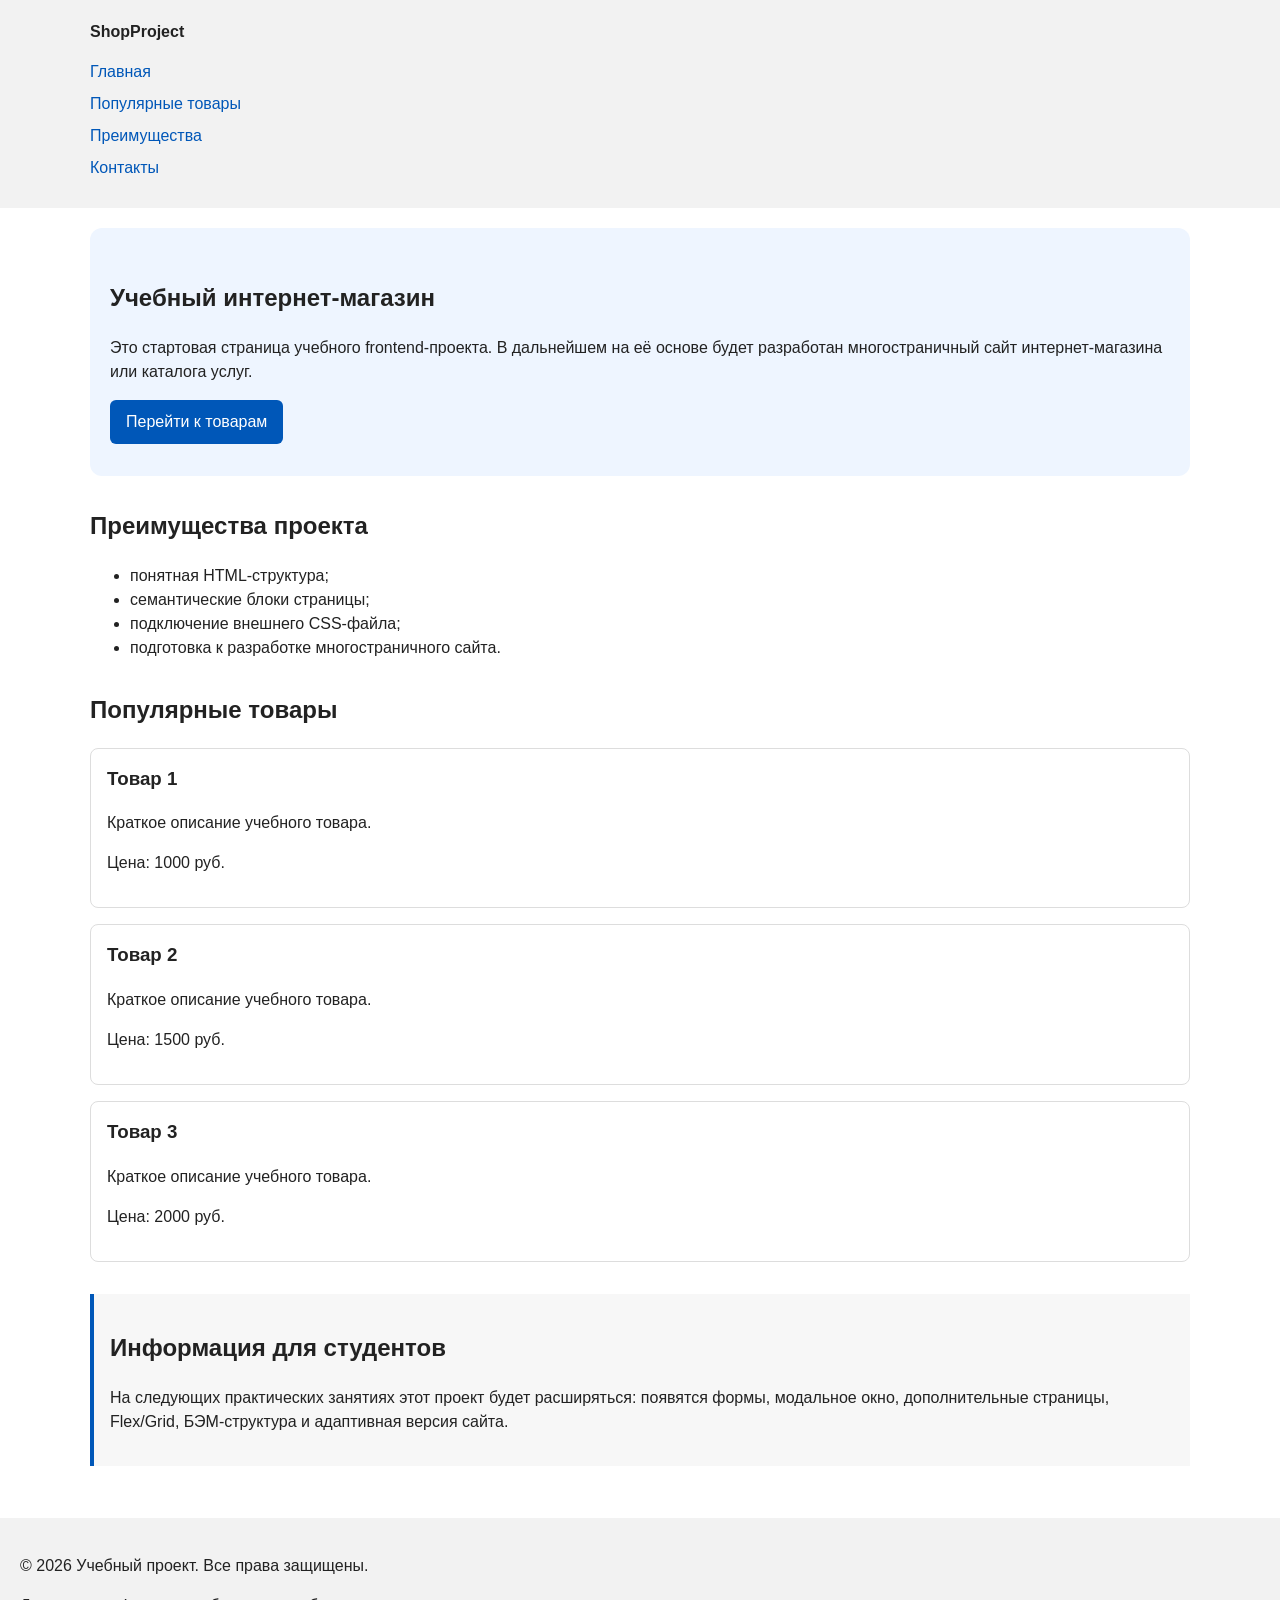
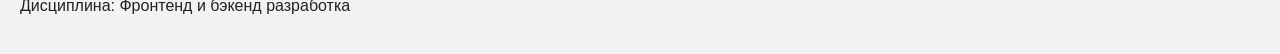
==== index.html @ 915a0108 "feat: add semantic HTML structure and base CSS styles" ====
<!DOCTYPE html>
<html lang="ru">
<head>
  <meta charset="UTF-8">
  <meta name="viewport" content="width=device-width, initial-scale=1.0">
  <title>Учебный интернет-магазин</title>
  <link rel="stylesheet" href="css/style.css">
</head>
<body>
    <header>
  <div class="site-header">
    <a class="site-logo" href="index.html">ShopProject</a>

    <nav class="site-nav" aria-label="Основная навигация">
      <ul class="site-nav__list">
        <li><a href="index.html">Главная</a></li>
        <li><a href="#popular">Популярные товары</a></li>
        <li><a href="#advantages">Преимущества</a></li>
        <li><a href="#contacts">Контакты</a></li>
      </ul>
    </nav>
  </div>
</header>

</body>
<main>
  <!-- Основное содержимое страницы -->
   <section class="hero">
  <h1>Учебный интернет-магазин</h1>
  <p>
    Это стартовая страница учебного frontend-проекта.
    В дальнейшем на её основе будет разработан многостраничный сайт
    интернет-магазина или каталога услуг.
  </p>
  <a class="button" href="#popular">Перейти к товарам</a>
</section>
<section class="section" id="advantages">
  <h2>Преимущества проекта</h2>

  <ul class="advantages-list">
    <li>понятная HTML-структура;</li>
    <li>семантические блоки страницы;</li>
    <li>подключение внешнего CSS-файла;</li>
    <li>подготовка к разработке многостраничного сайта.</li>
  </ul>
</section>
<section class="section" id="popular">
  <h2>Популярные товары</h2>

  <article class="product-card">
    <h3>Товар 1</h3>
    <p>Краткое описание учебного товара.</p>
    <p>Цена: 1000 руб.</p>
  </article>

  <article class="product-card">
    <h3>Товар 2</h3>
    <p>Краткое описание учебного товара.</p>
    <p>Цена: 1500 руб.</p>
  </article>

  <article class="product-card">
    <h3>Товар 3</h3>
    <p>Краткое описание учебного товара.</p>
    <p>Цена: 2000 руб.</p>
  </article>
</section>
<aside class="aside-info">
  <h2>Информация для студентов</h2>
  <p>
    На следующих практических занятиях этот проект будет расширяться:
    появятся формы, модальное окно, дополнительные страницы, Flex/Grid,
    БЭМ-структура и адаптивная версия сайта.
  </p>
</aside>

</main>
<footer id="contacts">
  <p>&copy; 2026 Учебный проект. Все права защищены.</p>
  <p>Дисциплина: Фронтенд и бэкенд разработка</p>
</footer>


</html>
---- css/style.css ----
/* 
  Универсальное правило для всех элементов.
  border-box делает расчёт размеров более понятным:
  width включает content, padding и border.
*/
* {
  box-sizing: border-box;
}

/*
  Убираем стандартный внешний отступ браузера у body.
  Без этого вокруг страницы может появиться белая рамка.
*/
body {
  margin: 0;
  font-family: Arial, sans-serif;
  line-height: 1.5;
  color: #222222;
  background-color: #ffffff;
}
/*
  Задаём внутренние отступы для основных областей страницы.
  Это делает содержимое визуально отделённым от краёв окна браузера.
*/
header,
main,
footer {
  padding: 20px;
}

/*
  Оформляем шапку страницы.
  Пока используется простой светло-серый фон.
*/
header {
  background-color: #f2f2f2;
}

/*
  Оформляем подвал страницы тем же фоном,
  чтобы визуально отделить его от основного содержимого.
*/
footer {
  background-color: #f2f2f2;
}
/*
  Ограничиваем ширину содержимого шапки,
  чтобы оно не растягивалось слишком сильно на широких экранах.
*/
.site-header {
  max-width: 1100px;
  margin: 0 auto;
}

/*
  Оформляем текстовый логотип.
*/
.site-logo {
  font-weight: bold;
  text-decoration: none;
  color: #222222;
}

/*
  Убираем стандартные отступы и маркеры списка навигации.
*/
.site-nav__list {
  padding: 0;
  margin: 16px 0 0;
  list-style: none;
}

/*
  Добавляем расстояние между пунктами меню.
*/
.site-nav__list li {
  margin-bottom: 8px;
}

/*
  Оформляем ссылки меню.
*/
.site-nav__list a {
  color: #0057b8;
  text-decoration: none;
}

/*
  При наведении мыши подчёркиваем ссылку.
  Подробно состояния интерфейса будут рассмотрены в практической работе 1.7.
*/
.site-nav__list a:hover {
  text-decoration: underline;
}
/*
  Hero-блок — первый крупный блок страницы.
  Он визуально отделяется от остальных разделов фоном и отступами.
*/
.hero {
  max-width: 1100px;
  margin: 0 auto 32px;
  padding: 32px 20px;
  background-color: #eef5ff;
  border-radius: 12px;
}

/*
  Общий класс для разделов страницы.
*/
.section {
  max-width: 1100px;
  margin: 0 auto 32px;
}

/*
  Убираем лишний верхний отступ у заголовков разделов.
*/
.section h2 {
  margin-top: 0;
}
/*
  Карточка товара — самостоятельный блок.
  На следующих занятиях карточки будут доработаны и выстроены в сетку.
*/
.product-card {
  margin-bottom: 16px;
  padding: 16px;
  border: 1px solid #dddddd;
  border-radius: 8px;
  background-color: #ffffff;
}

/*
  Убираем лишний верхний отступ у заголовка карточки.
*/
.product-card h3 {
  margin-top: 0;
}
/*
  Пока это обычная ссылка, но визуально она оформляется как кнопка.
*/
.button {
  display: inline-block;
  padding: 10px 16px;
  color: #ffffff;
  background-color: #0057b8;
  text-decoration: none;
  border-radius: 6px;
}

/*
  Простое состояние наведения для кнопки.
*/
.button:hover {
  background-color: #003f86;
}

/*
  Дополнительный информационный блок.
*/
.aside-info {
  max-width: 1100px;
  margin: 0 auto 32px;
  padding: 16px;
  border-left: 4px solid #0057b8;
  background-color: #f7f7f7;
}
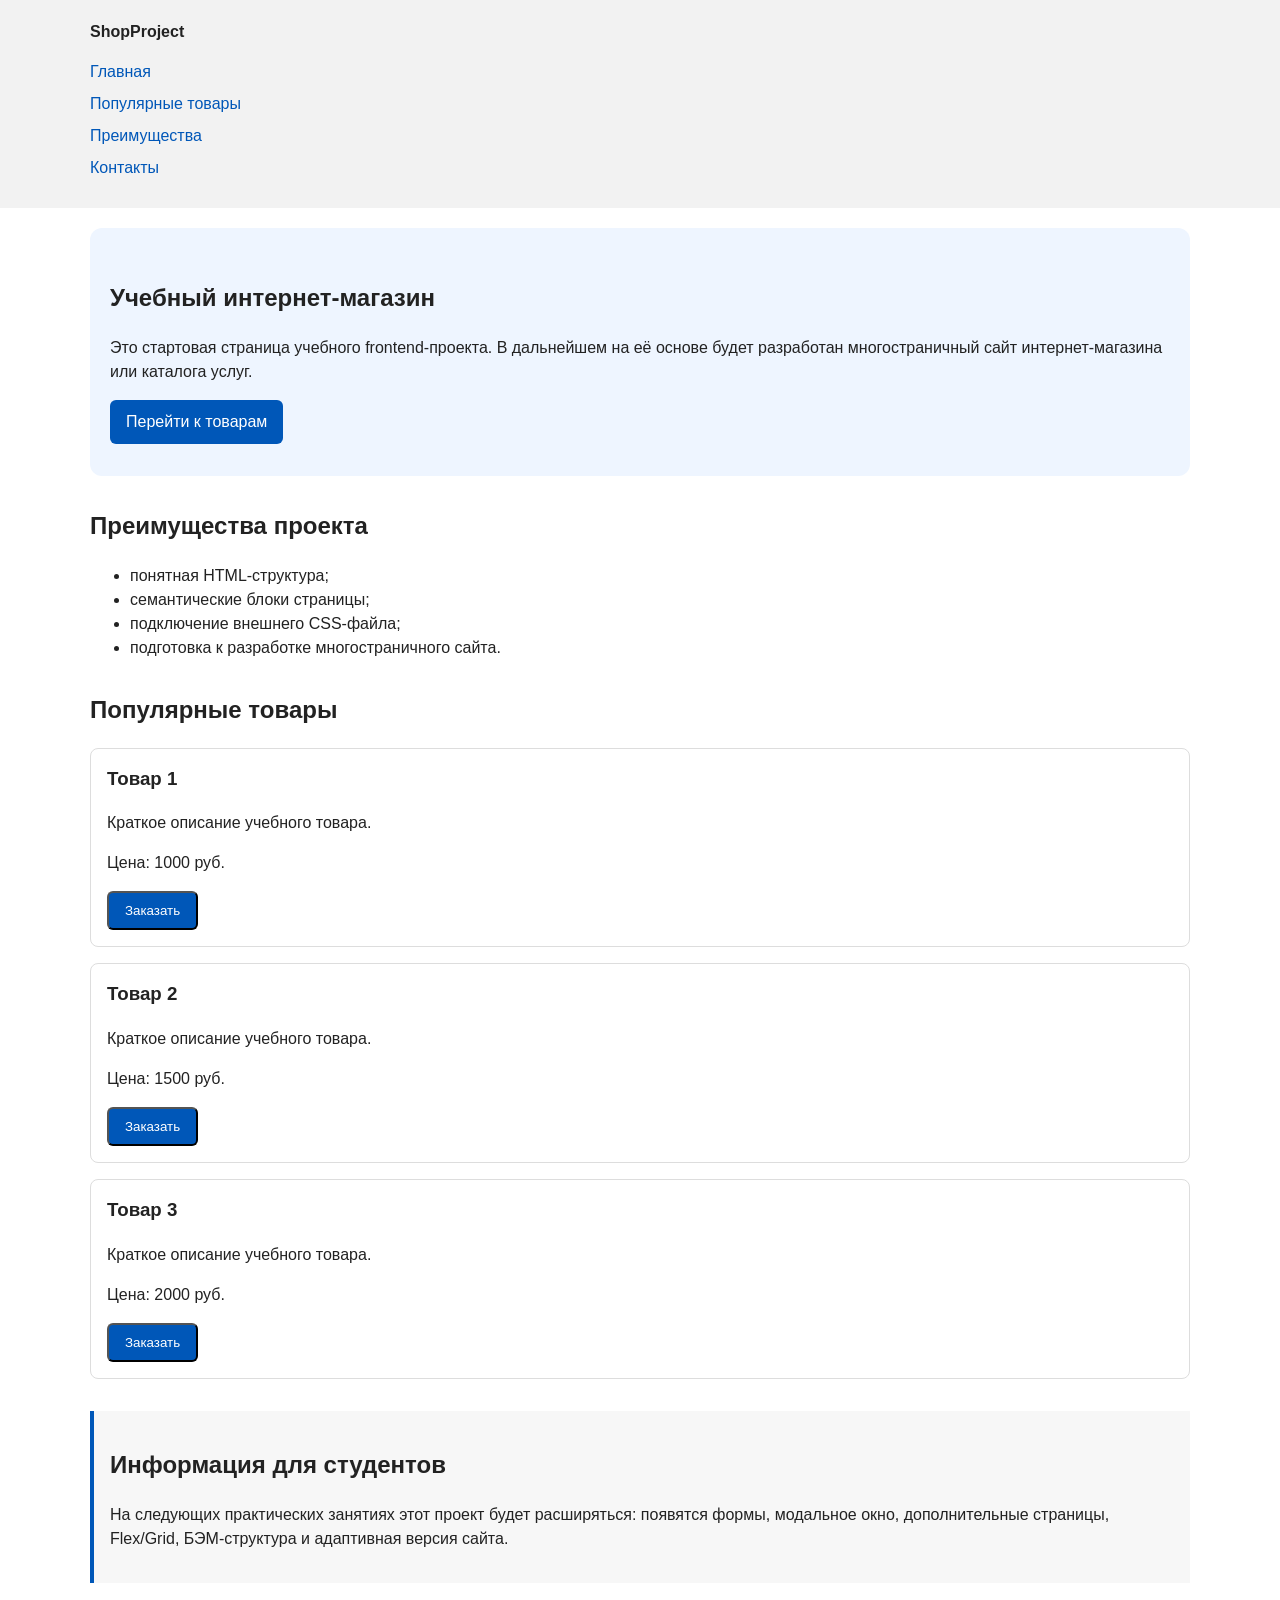
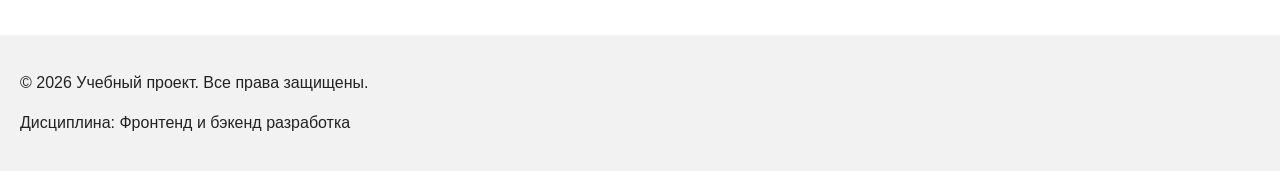
==== commit a51f990f: "feat: add order form modal and validation" ====
--- a/index.html
+++ b/index.html
@@ -5,6 +5,7 @@
   <meta name="viewport" content="width=device-width, initial-scale=1.0">
   <title>Учебный интернет-магазин</title>
   <link rel="stylesheet" href="css/style.css">
+  <script src="js/main.js" defer></script>
 </head>
 <body>
     <header>
@@ -21,6 +22,102 @@
     </nav>
   </div>
 </header>
+<dialog class="order-dialog" id="order-dialog" aria-labelledby="order-dialog-title">
+  <h2 id="order-dialog-title">Оформление заявки</h2>
+
+  <form class="order-form" id="order-form" action="#" method="post" novalidate>
+    <input id="selected-product" name="selected-product" type="hidden">
+
+    <div class="form-field">
+      <label for="order-name">Имя</label>
+      <input
+        id="order-name"
+        name="name"
+        type="text"
+        placeholder="Введите ваше имя"
+        minlength="2"
+        autocomplete="given-name"
+        required
+      >
+    </div>
+
+    <div class="form-field">
+      <label for="order-email">E-mail</label>
+      <input
+        id="order-email"
+        name="email"
+        type="email"
+        placeholder="example@mail.ru"
+        autocomplete="email"
+        required
+      >
+    </div>
+
+    <div class="form-field">
+      <label for="order-phone">Телефон</label>
+      <input
+        id="order-phone"
+        name="phone"
+        type="tel"
+        inputmode="tel"
+        placeholder="+7 (900) 000-00-00"
+        pattern="^\+7 \(\d{3}\) \d{3}-\d{2}-\d{2}$"
+        required
+      >
+      <small>Формат: +7 (900) 000-00-00</small>
+    </div>
+
+    <div class="form-field">
+      <label for="order-date">Дата связи</label>
+      <input
+        id="order-date"
+        name="date"
+        type="date"
+      >
+    </div>
+
+    <div class="form-field">
+      <label for="order-topic">Тема заявки</label>
+      <select id="order-topic" name="topic" required>
+        <option value="">Выберите тему</option>
+        <option value="product">Заказ товара</option>
+        <option value="consultation">Консультация</option>
+        <option value="delivery">Доставка</option>
+      </select>
+    </div>
+
+    <div class="form-field">
+      <label for="order-comment">Комментарий</label>
+      <textarea
+        id="order-comment"
+        name="comment"
+        rows="4"
+        placeholder="Укажите дополнительную информацию"
+      ></textarea>
+    </div>
+
+    <div class="form-field form-field--checkbox">
+      <label>
+        <input
+          id="order-agreement"
+          name="agreement"
+          type="checkbox"
+          required
+        >
+        Я согласен на обработку данных
+      </label>
+    </div>
+
+    <div class="form-actions">
+      <button type="button" id="close-order-dialog">Закрыть</button>
+      <button type="submit">Отправить заявку</button>
+    </div>
+  </form>
+</dialog>
+
+<p class="success-message" id="success-message" hidden>
+  Форма успешно отправлена!
+</p>
 
 </body>
 <main>
@@ -51,18 +148,30 @@
     <h3>Товар 1</h3>
     <p>Краткое описание учебного товара.</p>
     <p>Цена: 1000 руб.</p>
+    <button class="button product-card__button" type="button" data-product="Товар 1">
+  Заказать
+</button>
+
   </article>
 
   <article class="product-card">
     <h3>Товар 2</h3>
     <p>Краткое описание учебного товара.</p>
     <p>Цена: 1500 руб.</p>
+    <button class="button product-card__button" type="button" data-product="Товар 1">
+  Заказать
+</button>
+
   </article>
 
   <article class="product-card">
     <h3>Товар 3</h3>
     <p>Краткое описание учебного товара.</p>
     <p>Цена: 2000 руб.</p>
+    <button class="button product-card__button" type="button" data-product="Товар 1">
+  Заказать
+</button>
+
   </article>
 </section>
 <aside class="aside-info">
--- a/css/style.css
+++ b/css/style.css
@@ -165,3 +165,104 @@
   border-left: 4px solid #0057b8;
   background-color: #f7f7f7;
 }
+/*
+  Модальное окно.
+  Элемент dialog сам умеет открываться поверх страницы.
+*/
+.order-dialog {
+  width: min(100% - 32px, 560px);
+  padding: 24px;
+  border: none;
+  border-radius: 12px;
+}
+
+/*
+  Затемнение фона за модальным окном.
+*/
+.order-dialog::backdrop {
+  background-color: rgba(0, 0, 0, 0.5);
+}
+
+/*
+  Поле формы.
+  Каждый блок получает нижний отступ.
+*/
+.form-field {
+  margin-bottom: 16px;
+}
+
+/*
+  Подпись поля.
+*/
+.form-field label {
+  display: block;
+  margin-bottom: 6px;
+}
+
+/*
+  Основные поля формы.
+*/
+.form-field input,
+.form-field select,
+.form-field textarea {
+  width: 100%;
+  padding: 10px 12px;
+  border: 1px solid #cccccc;
+  border-radius: 6px;
+  font: inherit;
+}
+
+/*
+  Checkbox не должен занимать всю ширину.
+*/
+.form-field input[type="checkbox"] {
+  width: auto;
+}
+
+/*
+  Подсказка под полем телефона.
+*/
+.form-field small {
+  display: block;
+  margin-top: 4px;
+  color: #666666;
+}
+
+/*
+  Видимый фокус для клавиатурной навигации.
+*/
+.form-field input:focus-visible,
+.form-field select:focus-visible,
+.form-field textarea:focus-visible,
+.form-actions button:focus-visible {
+  outline: 2px solid #0057b8;
+  outline-offset: 2px;
+}
+
+/*
+  Подсветка ошибочных полей.
+  Атрибут aria-invalid будет добавляться через JavaScript.
+*/
+[aria-invalid="true"] {
+  border-color: #b00020;
+}
+
+/*
+  Кнопки формы.
+*/
+.form-actions {
+  display: flex;
+  gap: 12px;
+  margin-top: 20px;
+}
+
+/*
+  Сообщение об успешной отправке.
+*/
+.success-message {
+  max-width: 1100px;
+  margin: 24px auto;
+  padding: 16px;
+  border-left: 4px solid #168a2f;
+  background-color: #eefaf0;
+}
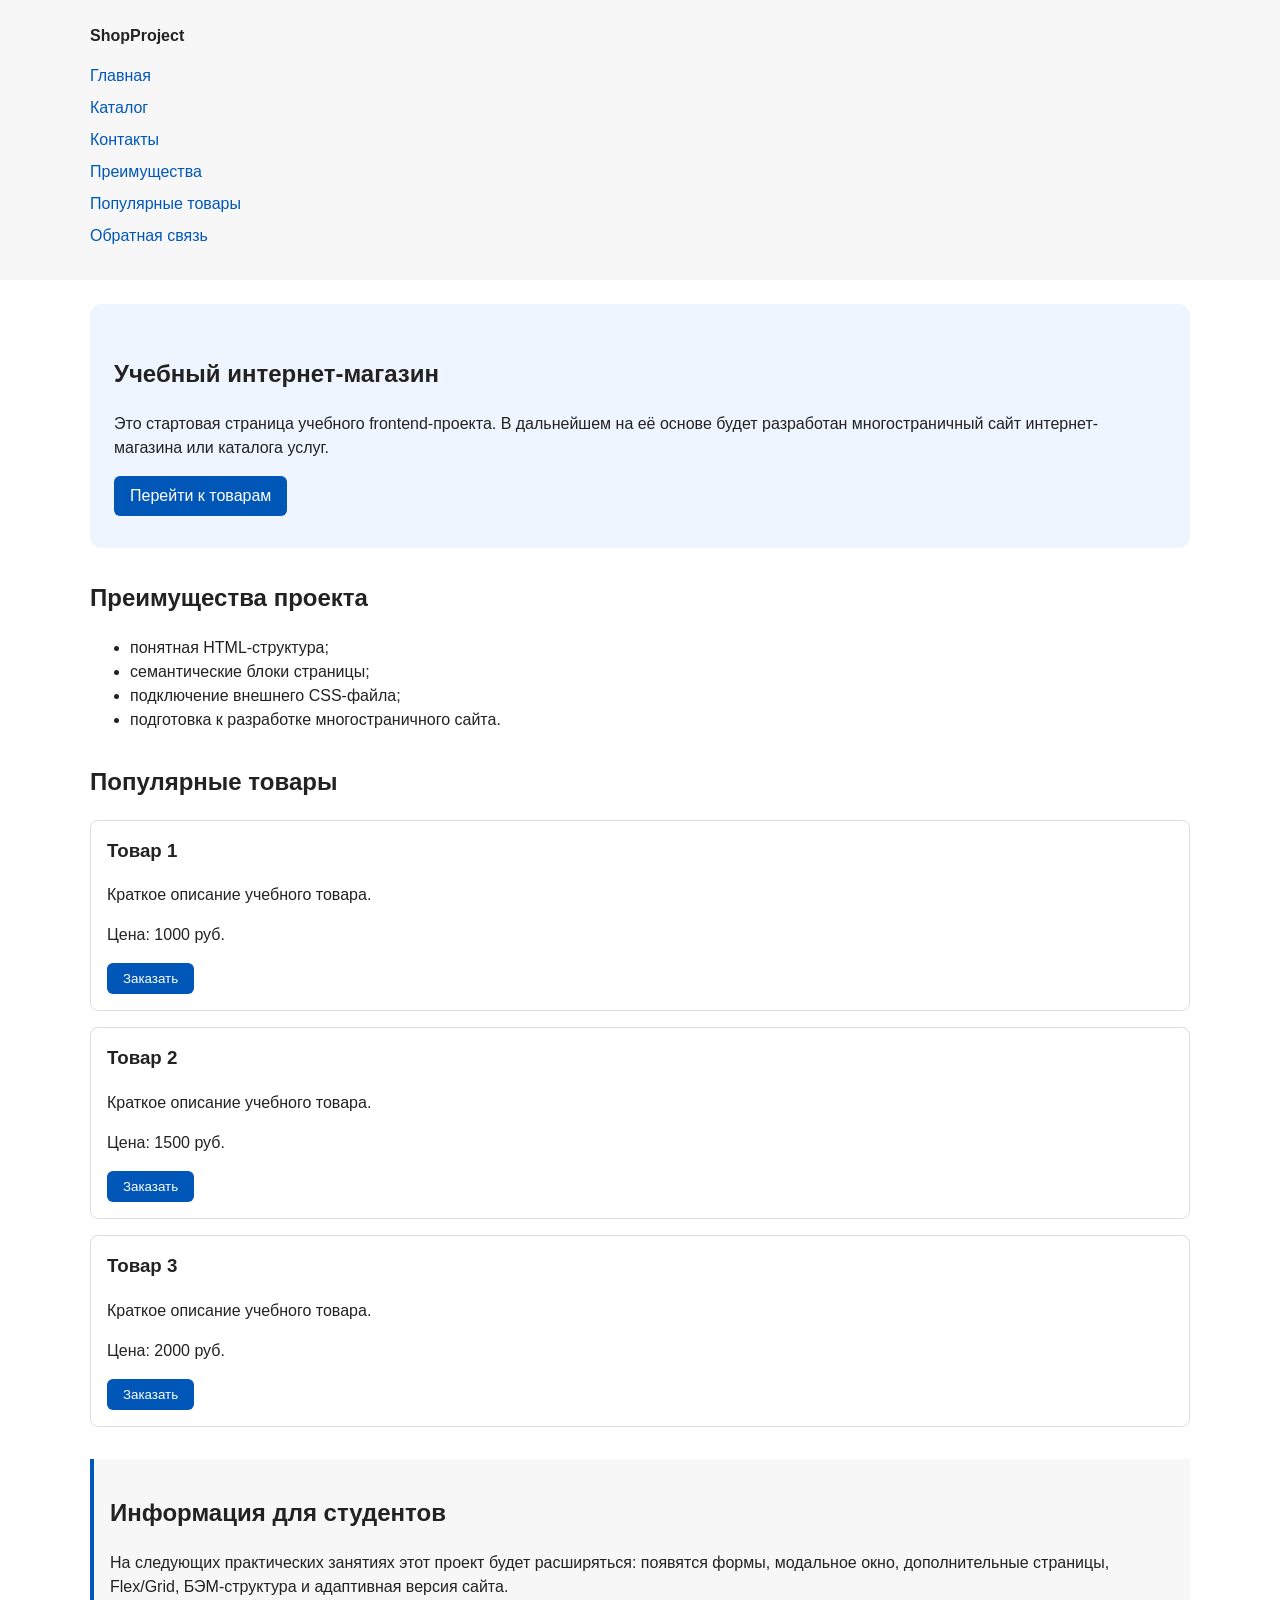
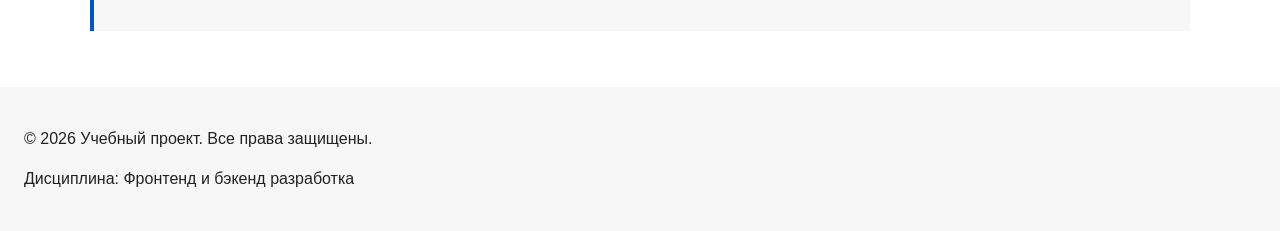
==== commit 9c80b2ff: "feat: add multi-page structure navigation and anchors" ====
--- a/index.html
+++ b/index.html
@@ -12,14 +12,17 @@
   <div class="site-header">
     <a class="site-logo" href="index.html">ShopProject</a>
 
-    <nav class="site-nav" aria-label="Основная навигация">
-      <ul class="site-nav__list">
-        <li><a href="index.html">Главная</a></li>
-        <li><a href="#popular">Популярные товары</a></li>
-        <li><a href="#advantages">Преимущества</a></li>
-        <li><a href="#contacts">Контакты</a></li>
-      </ul>
-    </nav>
+<nav class="site-nav" aria-label="Основная навигация">
+  <ul class="site-nav__list">
+    <li><a href="index.html">Главная</a></li>
+    <li><a href="catalog.html">Каталог</a></li>
+    <li><a href="contacts.html">Контакты</a></li>
+    <li><a href="index.html#advantages">Преимущества</a></li>
+    <li><a href="index.html#popular">Популярные товары</a></li>
+    <li><a href="index.html#contacts">Обратная связь</a></li>
+  </ul>
+</nav>
+
   </div>
 </header>
 <dialog class="order-dialog" id="order-dialog" aria-labelledby="order-dialog-title">
--- a/css/style.css
+++ b/css/style.css
@@ -1,23 +1,62 @@
+/* ===============================
+   1. Переменные проекта
+   =============================== */
+
+:root {
+  /* Основные цвета проекта */
+  --color-bg: #ffffff;
+  --color-text: #222222;
+  --color-muted: #666666;
+  --color-primary: #0057b8;
+  --color-primary-dark: #003f86;
+  --color-border: #dddddd;
+  --color-surface: #f7f7f7;
+  --color-surface-accent: #eef5ff;
+  --color-danger: #b00020;
+  --color-success: #168a2f;
+  --color-success-bg: #eefaf0;
+  --color-white: #ffffff;
+
+  /* Отступы */
+  --space-xs: 4px;
+  --space-sm: 8px;
+  --space-md: 16px;
+  --space-lg: 24px;
+  --space-xl: 32px;
+
+  /* Скругления */
+  --radius-sm: 6px;
+  --radius-md: 8px;
+  --radius-lg: 12px;
+
+  /* Размеры */
+  --container-width: 1100px;
+}
+
+
+
 /* 
   Универсальное правило для всех элементов.
   border-box делает расчёт размеров более понятным:
   width включает content, padding и border.
 */
+
+/* ===============================
+   2. Базовые стили
+   =============================== */
+
 * {
   box-sizing: border-box;
 }
 
-/*
-  Убираем стандартный внешний отступ браузера у body.
-  Без этого вокруг страницы может появиться белая рамка.
-*/
 body {
   margin: 0;
   font-family: Arial, sans-serif;
   line-height: 1.5;
-  color: #222222;
-  background-color: #ffffff;
-}
+  color: var(--color-text);
+  background-color: var(--color-bg);
+}
+
 /*
   Задаём внутренние отступы для основных областей страницы.
   Это делает содержимое визуально отделённым от краёв окна браузера.
@@ -25,24 +64,43 @@
 header,
 main,
 footer {
-  padding: 20px;
-}
+  padding: var(--space-lg);
+}
+
 
 /*
   Оформляем шапку страницы.
   Пока используется простой светло-серый фон.
 */
 header {
-  background-color: #f2f2f2;
-}
+  background-color: var(--color-surface);
+}
+
 
 /*
   Оформляем подвал страницы тем же фоном,
   чтобы визуально отделить его от основного содержимого.
 */
 footer {
-  background-color: #f2f2f2;
-}
+  background-color: var(--color-surface);
+}
+/* ===============================
+   3. Общие элементы интерфейса
+   =============================== */
+
+a {
+  color: var(--color-primary);
+}
+
+a:hover {
+  color: var(--color-primary-dark);
+}
+
+a:focus-visible {
+  outline: 2px solid var(--color-primary);
+  outline-offset: 3px;
+}
+
 /*
   Ограничиваем ширину содержимого шапки,
   чтобы оно не растягивалось слишком сильно на широких экранах.
@@ -96,156 +154,157 @@
   Hero-блок — первый крупный блок страницы.
   Он визуально отделяется от остальных разделов фоном и отступами.
 */
+/* ===============================
+   4. Компоненты страницы
+   =============================== */
+
 .hero {
-  max-width: 1100px;
-  margin: 0 auto 32px;
-  padding: 32px 20px;
-  background-color: #eef5ff;
-  border-radius: 12px;
-}
-
-/*
-  Общий класс для разделов страницы.
-*/
+  max-width: var(--container-width);
+  margin: 0 auto var(--space-xl);
+  padding: var(--space-xl) var(--space-lg);
+  background-color: var(--color-surface-accent);
+  border-radius: var(--radius-lg);
+}
+
 .section {
-  max-width: 1100px;
-  margin: 0 auto 32px;
-}
-
-/*
-  Убираем лишний верхний отступ у заголовков разделов.
-*/
+  max-width: var(--container-width);
+  margin: 0 auto var(--space-xl);
+}
+
 .section h2 {
   margin-top: 0;
 }
+
 /*
   Карточка товара — самостоятельный блок.
   На следующих занятиях карточки будут доработаны и выстроены в сетку.
 */
 .product-card {
-  margin-bottom: 16px;
-  padding: 16px;
-  border: 1px solid #dddddd;
-  border-radius: 8px;
-  background-color: #ffffff;
-}
-
-/*
-  Убираем лишний верхний отступ у заголовка карточки.
-*/
+  margin-bottom: var(--space-md);
+  padding: var(--space-md);
+  border: 1px solid var(--color-border);
+  border-radius: var(--radius-md);
+  background-color: var(--color-bg);
+}
+
+.product-card:hover {
+  border-color: var(--color-primary);
+}
+
 .product-card h3 {
   margin-top: 0;
 }
+
 /*
   Пока это обычная ссылка, но визуально она оформляется как кнопка.
 */
 .button {
   display: inline-block;
-  padding: 10px 16px;
-  color: #ffffff;
-  background-color: #0057b8;
+  padding: var(--space-sm) var(--space-md);
+  color: var(--color-white);
+  background-color: var(--color-primary);
   text-decoration: none;
-  border-radius: 6px;
-}
-
-/*
-  Простое состояние наведения для кнопки.
-*/
+  border: none;
+  border-radius: var(--radius-sm);
+  cursor: pointer;
+}
+
 .button:hover {
-  background-color: #003f86;
-}
+  background-color: var(--color-primary-dark);
+}
+
+.button:focus-visible {
+  outline: 2px solid var(--color-primary);
+  outline-offset: 3px;
+}
+
+.button:disabled {
+  opacity: 0.6;
+  cursor: not-allowed;
+}
+
 
 /*
   Дополнительный информационный блок.
 */
 .aside-info {
-  max-width: 1100px;
-  margin: 0 auto 32px;
-  padding: 16px;
-  border-left: 4px solid #0057b8;
-  background-color: #f7f7f7;
-}
+  max-width: var(--container-width);
+  margin: 0 auto var(--space-xl);
+  padding: var(--space-md);
+  border-left: 4px solid var(--color-primary);
+  background-color: var(--color-surface);
+}
+
 /*
   Модальное окно.
   Элемент dialog сам умеет открываться поверх страницы.
 */
+/* ===============================
+   5. Форма и модальное окно
+   =============================== */
+
 .order-dialog {
   width: min(100% - 32px, 560px);
-  padding: 24px;
+  padding: var(--space-lg);
   border: none;
-  border-radius: 12px;
-}
-
-/*
-  Затемнение фона за модальным окном.
-*/
+  border-radius: var(--radius-lg);
+}
+
 .order-dialog::backdrop {
   background-color: rgba(0, 0, 0, 0.5);
 }
 
-/*
-  Поле формы.
-  Каждый блок получает нижний отступ.
-*/
 .form-field {
-  margin-bottom: 16px;
-}
-
-/*
-  Подпись поля.
-*/
+  margin-bottom: var(--space-md);
+}
+
 .form-field label {
   display: block;
-  margin-bottom: 6px;
-}
-
-/*
-  Основные поля формы.
-*/
+  margin-bottom: var(--space-xs);
+}
+
 .form-field input,
 .form-field select,
 .form-field textarea {
   width: 100%;
   padding: 10px 12px;
-  border: 1px solid #cccccc;
-  border-radius: 6px;
+  border: 1px solid var(--color-border);
+  border-radius: var(--radius-sm);
   font: inherit;
 }
 
-/*
-  Checkbox не должен занимать всю ширину.
-*/
 .form-field input[type="checkbox"] {
   width: auto;
 }
 
-/*
-  Подсказка под полем телефона.
-*/
 .form-field small {
   display: block;
-  margin-top: 4px;
-  color: #666666;
-}
+  margin-top: var(--space-xs);
+  color: var(--color-muted);
+}
+
 
 /*
   Видимый фокус для клавиатурной навигации.
 */
+.form-field input:hover,
+.form-field select:hover,
+.form-field textarea:hover {
+  border-color: var(--color-primary);
+}
+
 .form-field input:focus-visible,
 .form-field select:focus-visible,
 .form-field textarea:focus-visible,
 .form-actions button:focus-visible {
-  outline: 2px solid #0057b8;
-  outline-offset: 2px;
-}
-
-/*
-  Подсветка ошибочных полей.
-  Атрибут aria-invalid будет добавляться через JavaScript.
-*/
+  outline: 2px solid var(--color-primary);
+  outline-offset: 3px;
+}
+
 [aria-invalid="true"] {
-  border-color: #b00020;
-}
+  border-color: var(--color-danger);
+}
+
 
 /*
   Кнопки формы.
@@ -260,9 +319,56 @@
   Сообщение об успешной отправке.
 */
 .success-message {
-  max-width: 1100px;
-  margin: 24px auto;
-  padding: 16px;
-  border-left: 4px solid #168a2f;
-  background-color: #eefaf0;
-}
+  max-width: var(--container-width);
+  margin: var(--space-lg) auto;
+  padding: var(--space-md);
+  border-left: 4px solid var(--color-success);
+  background-color: var(--color-success-bg);
+}
+
+
+/* ===============================
+   1. Переменные проекта
+   =============================== */
+
+/* ===============================
+   2. Базовые стили
+   =============================== */
+
+/* ===============================
+   3. Общие элементы интерфейса
+   =============================== */
+
+/* ===============================
+   4. Компоненты страницы
+   =============================== */
+
+/* ===============================
+   5. Форма и модальное окно
+   =============================== */
+
+.breadcrumbs {
+  max-width: var(--container-width);
+  margin: 0 auto var(--space-md);
+  font-size: 14px;
+  color: var(--color-muted);
+}
+
+.breadcrumbs a {
+  color: var(--color-primary);
+}
+
+.breadcrumbs span::before {
+  content: " / ";
+  color: var(--color-muted);
+}
+html {
+  scroll-behavior: smooth;
+}
+
+:target {
+  outline: 2px dashed var(--color-primary);
+  outline-offset: 4px;
+}
+
+
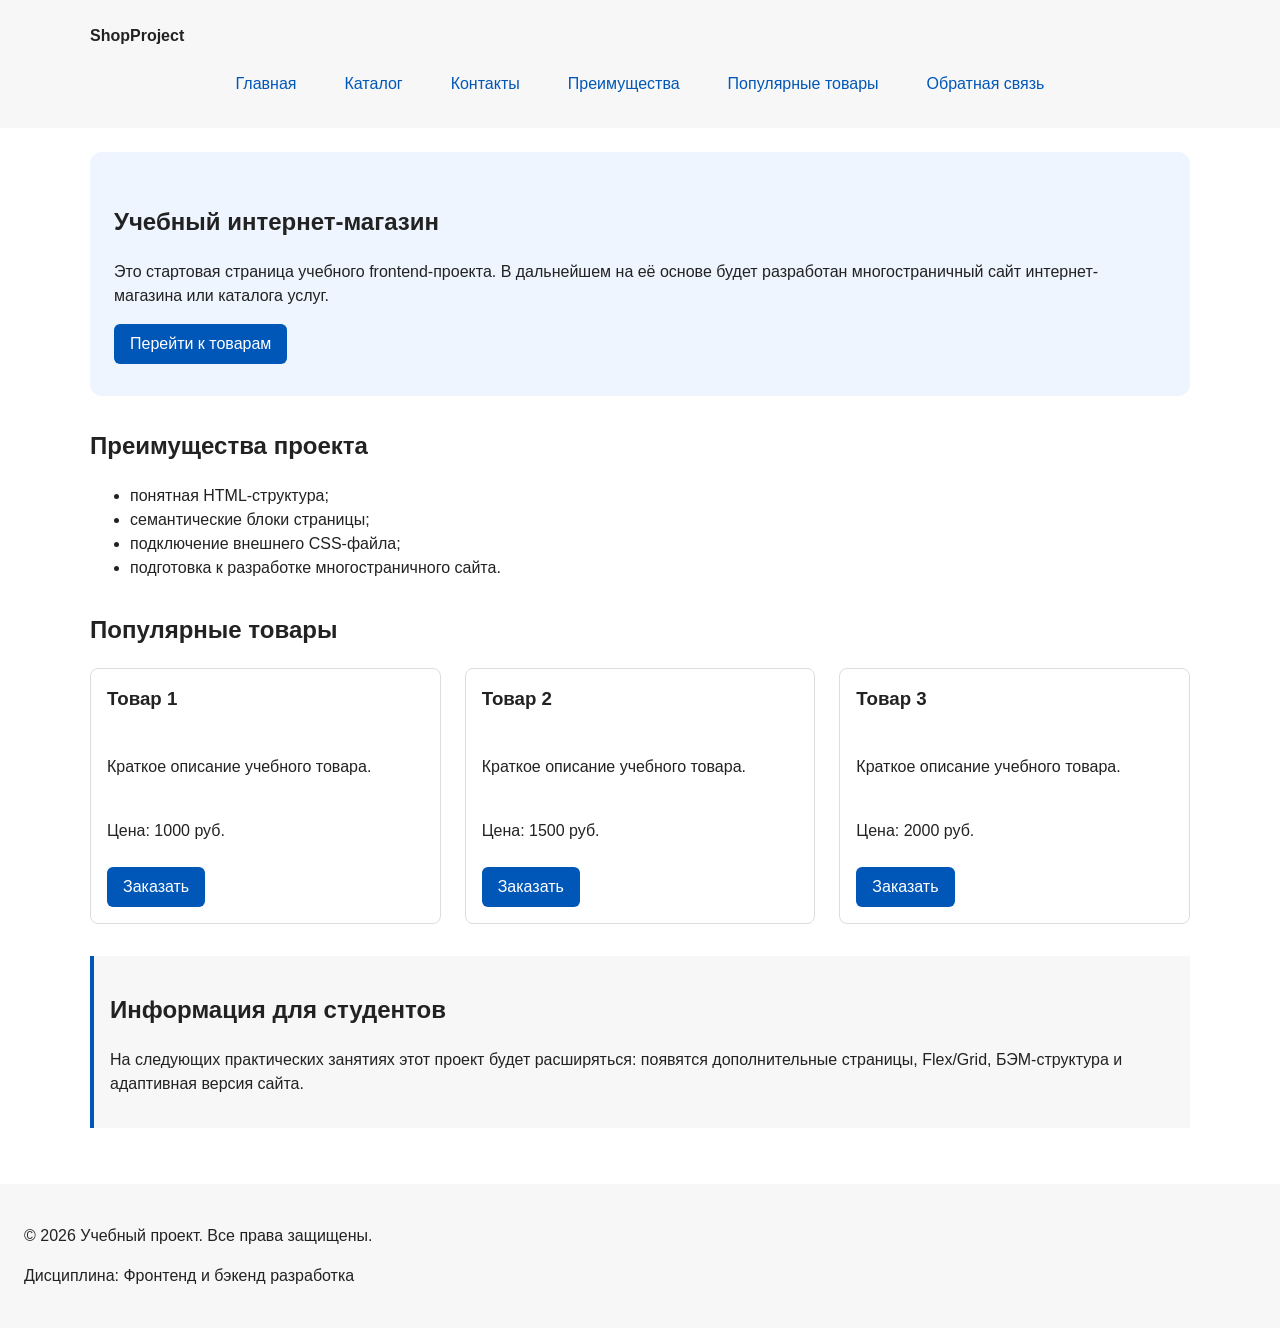
==== commit 2653b452: "feat: add flex navigation and grid catalog layout" ====
--- a/index.html
+++ b/index.html
@@ -3,194 +3,261 @@
 <head>
   <meta charset="UTF-8">
   <meta name="viewport" content="width=device-width, initial-scale=1.0">
+
+  <meta
+    name="description"
+    content="Главная страница учебного интернет-магазина."
+  >
+
   <title>Учебный интернет-магазин</title>
+
   <link rel="stylesheet" href="css/style.css">
   <script src="js/main.js" defer></script>
 </head>
+
 <body>
-    <header>
-  <div class="site-header">
-    <a class="site-logo" href="index.html">ShopProject</a>
-
-<nav class="site-nav" aria-label="Основная навигация">
-  <ul class="site-nav__list">
-    <li><a href="index.html">Главная</a></li>
-    <li><a href="catalog.html">Каталог</a></li>
-    <li><a href="contacts.html">Контакты</a></li>
-    <li><a href="index.html#advantages">Преимущества</a></li>
-    <li><a href="index.html#popular">Популярные товары</a></li>
-    <li><a href="index.html#contacts">Обратная связь</a></li>
-  </ul>
-</nav>
-
-  </div>
-</header>
-<dialog class="order-dialog" id="order-dialog" aria-labelledby="order-dialog-title">
-  <h2 id="order-dialog-title">Оформление заявки</h2>
-
-  <form class="order-form" id="order-form" action="#" method="post" novalidate>
-    <input id="selected-product" name="selected-product" type="hidden">
-
-    <div class="form-field">
-      <label for="order-name">Имя</label>
+
+  <header>
+    <div class="site-header">
+      <a class="site-logo" href="index.html">ShopProject</a>
+
+      <nav class="site-nav" aria-label="Основная навигация">
+        <ul class="site-nav__list">
+          <li><a href="index.html">Главная</a></li>
+          <li><a href="catalog.html">Каталог</a></li>
+          <li><a href="contacts.html">Контакты</a></li>
+          <li><a href="index.html#advantages">Преимущества</a></li>
+          <li><a href="index.html#popular">Популярные товары</a></li>
+          <li><a href="index.html#contacts">Обратная связь</a></li>
+        </ul>
+      </nav>
+    </div>
+  </header>
+
+  <main>
+
+    <section class="hero">
+      <h1>Учебный интернет-магазин</h1>
+
+      <p>
+        Это стартовая страница учебного frontend-проекта.
+        В дальнейшем на её основе будет разработан многостраничный сайт
+        интернет-магазина или каталога услуг.
+      </p>
+
+      <a class="button" href="#popular">Перейти к товарам</a>
+    </section>
+
+    <section class="section" id="advantages">
+      <h2>Преимущества проекта</h2>
+
+      <ul class="advantages-list">
+        <li>понятная HTML-структура;</li>
+        <li>семантические блоки страницы;</li>
+        <li>подключение внешнего CSS-файла;</li>
+        <li>подготовка к разработке многостраничного сайта.</li>
+      </ul>
+    </section>
+
+    <section class="section" id="popular">
+      <h2>Популярные товары</h2>
+
+      <div class="products-grid">
+
+        <article class="product-card">
+          <h3>Товар 1</h3>
+          <p>Краткое описание учебного товара.</p>
+          <p>Цена: 1000 руб.</p>
+
+          <button
+            class="button product-card__button"
+            type="button"
+            data-product="Товар 1"
+          >
+            Заказать
+          </button>
+        </article>
+
+        <article class="product-card">
+          <h3>Товар 2</h3>
+          <p>Краткое описание учебного товара.</p>
+          <p>Цена: 1500 руб.</p>
+
+          <button
+            class="button product-card__button"
+            type="button"
+            data-product="Товар 2"
+          >
+            Заказать
+          </button>
+        </article>
+
+        <article class="product-card">
+          <h3>Товар 3</h3>
+          <p>Краткое описание учебного товара.</p>
+          <p>Цена: 2000 руб.</p>
+
+          <button
+            class="button product-card__button"
+            type="button"
+            data-product="Товар 3"
+          >
+            Заказать
+          </button>
+        </article>
+
+      </div>
+    </section>
+
+    <aside class="aside-info">
+      <h2>Информация для студентов</h2>
+
+      <p>
+        На следующих практических занятиях этот проект будет расширяться:
+        появятся дополнительные страницы, Flex/Grid, БЭМ-структура
+        и адаптивная версия сайта.
+      </p>
+    </aside>
+
+  </main>
+
+  <dialog
+    class="order-dialog"
+    id="order-dialog"
+    aria-labelledby="order-dialog-title"
+  >
+    <h2 id="order-dialog-title">Оформление заявки</h2>
+
+    <form
+      class="order-form"
+      id="order-form"
+      action="#"
+      method="post"
+      novalidate
+    >
+
       <input
-        id="order-name"
-        name="name"
-        type="text"
-        placeholder="Введите ваше имя"
-        minlength="2"
-        autocomplete="given-name"
-        required
+        id="selected-product"
+        name="selected-product"
+        type="hidden"
       >
-    </div>
-
-    <div class="form-field">
-      <label for="order-email">E-mail</label>
-      <input
-        id="order-email"
-        name="email"
-        type="email"
-        placeholder="example@mail.ru"
-        autocomplete="email"
-        required
-      >
-    </div>
-
-    <div class="form-field">
-      <label for="order-phone">Телефон</label>
-      <input
-        id="order-phone"
-        name="phone"
-        type="tel"
-        inputmode="tel"
-        placeholder="+7 (900) 000-00-00"
-        pattern="^\+7 \(\d{3}\) \d{3}-\d{2}-\d{2}$"
-        required
-      >
-      <small>Формат: +7 (900) 000-00-00</small>
-    </div>
-
-    <div class="form-field">
-      <label for="order-date">Дата связи</label>
-      <input
-        id="order-date"
-        name="date"
-        type="date"
-      >
-    </div>
-
-    <div class="form-field">
-      <label for="order-topic">Тема заявки</label>
-      <select id="order-topic" name="topic" required>
-        <option value="">Выберите тему</option>
-        <option value="product">Заказ товара</option>
-        <option value="consultation">Консультация</option>
-        <option value="delivery">Доставка</option>
-      </select>
-    </div>
-
-    <div class="form-field">
-      <label for="order-comment">Комментарий</label>
-      <textarea
-        id="order-comment"
-        name="comment"
-        rows="4"
-        placeholder="Укажите дополнительную информацию"
-      ></textarea>
-    </div>
-
-    <div class="form-field form-field--checkbox">
-      <label>
-        <input
-          id="order-agreement"
-          name="agreement"
-          type="checkbox"
-          required
-        >
-        Я согласен на обработку данных
-      </label>
-    </div>
-
-    <div class="form-actions">
-      <button type="button" id="close-order-dialog">Закрыть</button>
-      <button type="submit">Отправить заявку</button>
-    </div>
-  </form>
-</dialog>
-
-<p class="success-message" id="success-message" hidden>
-  Форма успешно отправлена!
-</p>
+
+      <div class="form-field">
+        <label for="order-name">Имя</label>
+
+        <input
+          id="order-name"
+          name="name"
+          type="text"
+          placeholder="Введите ваше имя"
+          minlength="2"
+          autocomplete="given-name"
+          required
+        >
+      </div>
+
+      <div class="form-field">
+        <label for="order-email">E-mail</label>
+
+        <input
+          id="order-email"
+          name="email"
+          type="email"
+          placeholder="example@mail.ru"
+          autocomplete="email"
+          required
+        >
+      </div>
+
+      <div class="form-field">
+        <label for="order-phone">Телефон</label>
+
+        <input
+          id="order-phone"
+          name="phone"
+          type="tel"
+          inputmode="tel"
+          placeholder="+7 (900) 000-00-00"
+          pattern="^\+7 \(\d{3}\) \d{3}-\d{2}-\d{2}$"
+          required
+        >
+
+        <small>Формат: +7 (900) 000-00-00</small>
+      </div>
+
+      <div class="form-field">
+        <label for="order-date">Дата связи</label>
+
+        <input
+          id="order-date"
+          name="date"
+          type="date"
+        >
+      </div>
+
+      <div class="form-field">
+        <label for="order-topic">Тема заявки</label>
+
+        <select
+          id="order-topic"
+          name="topic"
+          required
+        >
+          <option value="">Выберите тему</option>
+          <option value="product">Заказ товара</option>
+          <option value="consultation">Консультация</option>
+          <option value="delivery">Доставка</option>
+        </select>
+      </div>
+
+      <div class="form-field">
+        <label for="order-comment">Комментарий</label>
+
+        <textarea
+          id="order-comment"
+          name="comment"
+          rows="4"
+          placeholder="Укажите дополнительную информацию"
+        ></textarea>
+      </div>
+
+      <div class="form-field form-field--checkbox">
+        <label>
+          <input
+            id="order-agreement"
+            name="agreement"
+            type="checkbox"
+            required
+          >
+          Я согласен на обработку данных
+        </label>
+      </div>
+
+      <div class="form-actions">
+        <button type="button" id="close-order-dialog">
+          Закрыть
+        </button>
+
+        <button type="submit">
+          Отправить заявку
+        </button>
+      </div>
+
+    </form>
+  </dialog>
+
+  <p
+    class="success-message"
+    id="success-message"
+    hidden
+  >
+    Форма успешно отправлена!
+  </p>
+
+  <footer id="contacts">
+    <p>&copy; 2026 Учебный проект. Все права защищены.</p>
+    <p>Дисциплина: Фронтенд и бэкенд разработка</p>
+  </footer>
 
 </body>
-<main>
-  <!-- Основное содержимое страницы -->
-   <section class="hero">
-  <h1>Учебный интернет-магазин</h1>
-  <p>
-    Это стартовая страница учебного frontend-проекта.
-    В дальнейшем на её основе будет разработан многостраничный сайт
-    интернет-магазина или каталога услуг.
-  </p>
-  <a class="button" href="#popular">Перейти к товарам</a>
-</section>
-<section class="section" id="advantages">
-  <h2>Преимущества проекта</h2>
-
-  <ul class="advantages-list">
-    <li>понятная HTML-структура;</li>
-    <li>семантические блоки страницы;</li>
-    <li>подключение внешнего CSS-файла;</li>
-    <li>подготовка к разработке многостраничного сайта.</li>
-  </ul>
-</section>
-<section class="section" id="popular">
-  <h2>Популярные товары</h2>
-
-  <article class="product-card">
-    <h3>Товар 1</h3>
-    <p>Краткое описание учебного товара.</p>
-    <p>Цена: 1000 руб.</p>
-    <button class="button product-card__button" type="button" data-product="Товар 1">
-  Заказать
-</button>
-
-  </article>
-
-  <article class="product-card">
-    <h3>Товар 2</h3>
-    <p>Краткое описание учебного товара.</p>
-    <p>Цена: 1500 руб.</p>
-    <button class="button product-card__button" type="button" data-product="Товар 1">
-  Заказать
-</button>
-
-  </article>
-
-  <article class="product-card">
-    <h3>Товар 3</h3>
-    <p>Краткое описание учебного товара.</p>
-    <p>Цена: 2000 руб.</p>
-    <button class="button product-card__button" type="button" data-product="Товар 1">
-  Заказать
-</button>
-
-  </article>
-</section>
-<aside class="aside-info">
-  <h2>Информация для студентов</h2>
-  <p>
-    На следующих практических занятиях этот проект будет расширяться:
-    появятся формы, модальное окно, дополнительные страницы, Flex/Grid,
-    БЭМ-структура и адаптивная версия сайта.
-  </p>
-</aside>
-
-</main>
-<footer id="contacts">
-  <p>&copy; 2026 Учебный проект. Все права защищены.</p>
-  <p>Дисциплина: Фронтенд и бэкенд разработка</p>
-</footer>
-
-
-</html>
+</html>
--- a/css/style.css
+++ b/css/style.css
@@ -34,19 +34,16 @@
 }
 
 
-
-/* 
-  Универсальное правило для всех элементов.
-  border-box делает расчёт размеров более понятным:
-  width включает content, padding и border.
-*/
-
 /* ===============================
    2. Базовые стили
    =============================== */
 
 * {
   box-sizing: border-box;
+}
+
+html {
+  scroll-behavior: smooth;
 }
 
 body {
@@ -57,33 +54,21 @@
   background-color: var(--color-bg);
 }
 
-/*
-  Задаём внутренние отступы для основных областей страницы.
-  Это делает содержимое визуально отделённым от краёв окна браузера.
-*/
 header,
 main,
 footer {
   padding: var(--space-lg);
 }
 
-
-/*
-  Оформляем шапку страницы.
-  Пока используется простой светло-серый фон.
-*/
 header {
   background-color: var(--color-surface);
 }
 
-
-/*
-  Оформляем подвал страницы тем же фоном,
-  чтобы визуально отделить его от основного содержимого.
-*/
 footer {
   background-color: var(--color-surface);
 }
+
+
 /* ===============================
    3. Общие элементы интерфейса
    =============================== */
@@ -101,67 +86,62 @@
   outline-offset: 3px;
 }
 
-/*
-  Ограничиваем ширину содержимого шапки,
-  чтобы оно не растягивалось слишком сильно на широких экранах.
-*/
+
+/* ===============================
+   4. Шапка и навигация
+   =============================== */
+
 .site-header {
-  max-width: 1100px;
+  max-width: var(--container-width);
   margin: 0 auto;
 }
 
-/*
-  Оформляем текстовый логотип.
-*/
 .site-logo {
   font-weight: bold;
+  color: var(--color-text);
   text-decoration: none;
-  color: #222222;
-}
-
-/*
-  Убираем стандартные отступы и маркеры списка навигации.
-*/
+}
+
 .site-nav__list {
+  display: flex;
+  flex-wrap: wrap;
+  justify-content: center;
+  align-items: center;
+  gap: var(--space-md);
+
+  margin: var(--space-md) 0 0;
   padding: 0;
-  margin: 16px 0 0;
+
   list-style: none;
 }
 
-/*
-  Добавляем расстояние между пунктами меню.
-*/
-.site-nav__list li {
-  margin-bottom: 8px;
-}
-
-/*
-  Оформляем ссылки меню.
-*/
 .site-nav__list a {
-  color: #0057b8;
+  display: inline-block;
+
+  padding: var(--space-sm) var(--space-md);
+
+  color: var(--color-primary);
   text-decoration: none;
-}
-
-/*
-  При наведении мыши подчёркиваем ссылку.
-  Подробно состояния интерфейса будут рассмотрены в практической работе 1.7.
-*/
+
+  border-radius: var(--radius-sm);
+}
+
 .site-nav__list a:hover {
-  text-decoration: underline;
-}
-/*
-  Hero-блок — первый крупный блок страницы.
-  Он визуально отделяется от остальных разделов фоном и отступами.
-*/
-/* ===============================
-   4. Компоненты страницы
+  color: var(--color-white);
+  background-color: var(--color-primary);
+}
+
+
+/* ===============================
+   5. Основные блоки страницы
    =============================== */
 
 .hero {
   max-width: var(--container-width);
+
   margin: 0 auto var(--space-xl);
   padding: var(--space-xl) var(--space-lg);
+
   background-color: var(--color-surface-accent);
   border-radius: var(--radius-lg);
 }
@@ -175,41 +155,40 @@
   margin-top: 0;
 }
 
-/*
-  Карточка товара — самостоятельный блок.
-  На следующих занятиях карточки будут доработаны и выстроены в сетку.
-*/
-.product-card {
-  margin-bottom: var(--space-md);
+.aside-info {
+  max-width: var(--container-width);
+
+  margin: 0 auto var(--space-xl);
   padding: var(--space-md);
-  border: 1px solid var(--color-border);
-  border-radius: var(--radius-md);
-  background-color: var(--color-bg);
-}
-
-.product-card:hover {
-  border-color: var(--color-primary);
-}
-
-.product-card h3 {
-  margin-top: 0;
-}
-
-/*
-  Пока это обычная ссылка, но визуально она оформляется как кнопка.
-*/
+
+  border-left: 4px solid var(--color-primary);
+  background-color: var(--color-surface);
+}
+
+
+/* ===============================
+   6. Кнопки
+   =============================== */
+
 .button {
   display: inline-block;
+
   padding: var(--space-sm) var(--space-md);
+
   color: var(--color-white);
   background-color: var(--color-primary);
+
+  border: none;
+  border-radius: var(--radius-sm);
+
+  font: inherit;
   text-decoration: none;
-  border: none;
-  border-radius: var(--radius-sm);
+
   cursor: pointer;
 }
 
 .button:hover {
+  color: var(--color-white);
   background-color: var(--color-primary-dark);
 }
 
@@ -224,34 +203,63 @@
 }
 
 
-/*
-  Дополнительный информационный блок.
-*/
-.aside-info {
-  max-width: var(--container-width);
-  margin: 0 auto var(--space-xl);
+/* ===============================
+   7. Карточки товаров
+   =============================== */
+
+.products-grid {
+  display: grid;
+  grid-template-columns: repeat(3, 1fr);
+  gap: var(--space-lg);
+}
+
+.product-card {
+  display: flex;
+  flex-direction: column;
+  gap: var(--space-sm);
+
+  margin: 0;
   padding: var(--space-md);
-  border-left: 4px solid var(--color-primary);
-  background-color: var(--color-surface);
-}
-
-/*
-  Модальное окно.
-  Элемент dialog сам умеет открываться поверх страницы.
-*/
-/* ===============================
-   5. Форма и модальное окно
+
+  border: 1px solid var(--color-border);
+  border-radius: var(--radius-md);
+
+  background-color: var(--color-bg);
+}
+
+.product-card:hover {
+  border-color: var(--color-primary);
+}
+
+.product-card h3 {
+  margin-top: 0;
+}
+
+.product-card .button {
+  align-self: flex-start;
+  margin-top: auto;
+}
+
+
+/* ===============================
+   8. Форма и модальное окно
    =============================== */
 
 .order-dialog {
   width: min(100% - 32px, 560px);
+
   padding: var(--space-lg);
+
   border: none;
   border-radius: var(--radius-lg);
 }
 
 .order-dialog::backdrop {
   background-color: rgba(0, 0, 0, 0.5);
+}
+
+.order-form {
+  margin: 0;
 }
 
 .form-field {
@@ -267,10 +275,17 @@
 .form-field select,
 .form-field textarea {
   width: 100%;
+
   padding: 10px 12px;
-  border: 1px solid var(--color-border);
-  border-radius: var(--radius-sm);
+
+  border: 1px solid var(--color-border);
+  border-radius: var(--radius-sm);
+
   font: inherit;
+}
+
+.form-field textarea {
+  resize: vertical;
 }
 
 .form-field input[type="checkbox"] {
@@ -279,14 +294,12 @@
 
 .form-field small {
   display: block;
+
   margin-top: var(--space-xs);
+
   color: var(--color-muted);
 }
 
-
-/*
-  Видимый фокус для клавиатурной навигации.
-*/
 .form-field input:hover,
 .form-field select:hover,
 .form-field textarea:hover {
@@ -295,61 +308,76 @@
 
 .form-field input:focus-visible,
 .form-field select:focus-visible,
-.form-field textarea:focus-visible,
+.form-field textarea:focus-visible {
+  outline: 2px solid var(--color-primary);
+  outline-offset: 3px;
+}
+
+[aria-invalid="true"] {
+  border-color: var(--color-danger);
+}
+
+.form-actions {
+  display: flex;
+  gap: var(--space-md);
+
+  margin-top: var(--space-lg);
+}
+
+.form-actions button {
+  padding: var(--space-sm) var(--space-md);
+
+  border: 1px solid var(--color-border);
+  border-radius: var(--radius-sm);
+
+  font: inherit;
+
+  cursor: pointer;
+}
+
+.form-actions button[type="submit"] {
+  color: var(--color-white);
+  background-color: var(--color-primary);
+  border-color: var(--color-primary);
+}
+
+.form-actions button[type="submit"]:hover {
+  background-color: var(--color-primary-dark);
+  border-color: var(--color-primary-dark);
+}
+
 .form-actions button:focus-visible {
   outline: 2px solid var(--color-primary);
   outline-offset: 3px;
 }
 
-[aria-invalid="true"] {
-  border-color: var(--color-danger);
-}
-
-
-/*
-  Кнопки формы.
-*/
-.form-actions {
-  display: flex;
-  gap: 12px;
-  margin-top: 20px;
-}
-
-/*
-  Сообщение об успешной отправке.
-*/
+.form-actions button:disabled {
+  opacity: 0.6;
+  cursor: not-allowed;
+}
+
 .success-message {
   max-width: var(--container-width);
+
   margin: var(--space-lg) auto;
   padding: var(--space-md);
+
+  color: var(--color-success);
+
   border-left: 4px solid var(--color-success);
   background-color: var(--color-success-bg);
 }
 
 
 /* ===============================
-   1. Переменные проекта
-   =============================== */
-
-/* ===============================
-   2. Базовые стили
-   =============================== */
-
-/* ===============================
-   3. Общие элементы интерфейса
-   =============================== */
-
-/* ===============================
-   4. Компоненты страницы
-   =============================== */
-
-/* ===============================
-   5. Форма и модальное окно
+   9. Хлебные крошки и якоря
    =============================== */
 
 .breadcrumbs {
   max-width: var(--container-width);
+
   margin: 0 auto var(--space-md);
+
   font-size: 14px;
   color: var(--color-muted);
 }
@@ -362,9 +390,6 @@
   content: " / ";
   color: var(--color-muted);
 }
-html {
-  scroll-behavior: smooth;
-}
 
 :target {
   outline: 2px dashed var(--color-primary);
@@ -372,3 +397,91 @@
 }
 
 
+/* ===============================
+   10. Grid-структура каталога
+   =============================== */
+
+.catalog-layout {
+  display: grid;
+
+  grid-template-columns: 260px 1fr;
+  grid-template-areas: "filters products";
+
+  gap: var(--space-lg);
+
+  max-width: var(--container-width);
+
+  margin: 0 auto var(--space-xl);
+}
+
+.catalog-filters {
+  grid-area: filters;
+
+  padding: var(--space-md);
+
+  border: 1px solid var(--color-border);
+  border-radius: var(--radius-md);
+
+  background-color: var(--color-surface);
+}
+
+.catalog-products {
+  grid-area: products;
+}
+
+.catalog-filters h2,
+.catalog-products h2 {
+  margin-top: 0;
+}
+
+
+/* ===============================
+   11. Фильтры каталога
+   =============================== */
+
+.filters-form {
+  display: grid;
+  gap: var(--space-md);
+}
+
+.filters-form fieldset {
+  margin: 0;
+  padding: var(--space-md);
+
+  border: 1px solid var(--color-border);
+  border-radius: var(--radius-sm);
+}
+
+.filters-form legend {
+  font-weight: bold;
+}
+
+.filters-form label {
+  display: block;
+  margin-bottom: var(--space-sm);
+}
+
+.filters-form input[type="checkbox"] {
+  width: auto;
+}
+
+.filters-form input[type="number"] {
+  width: 100%;
+
+  margin-bottom: var(--space-sm);
+  padding: 8px 10px;
+
+  border: 1px solid var(--color-border);
+  border-radius: var(--radius-sm);
+
+  font: inherit;
+}
+
+.filters-form input[type="number"]:hover {
+  border-color: var(--color-primary);
+}
+
+.filters-form input[type="number"]:focus-visible {
+  outline: 2px solid var(--color-primary);
+  outline-offset: 3px;
+}
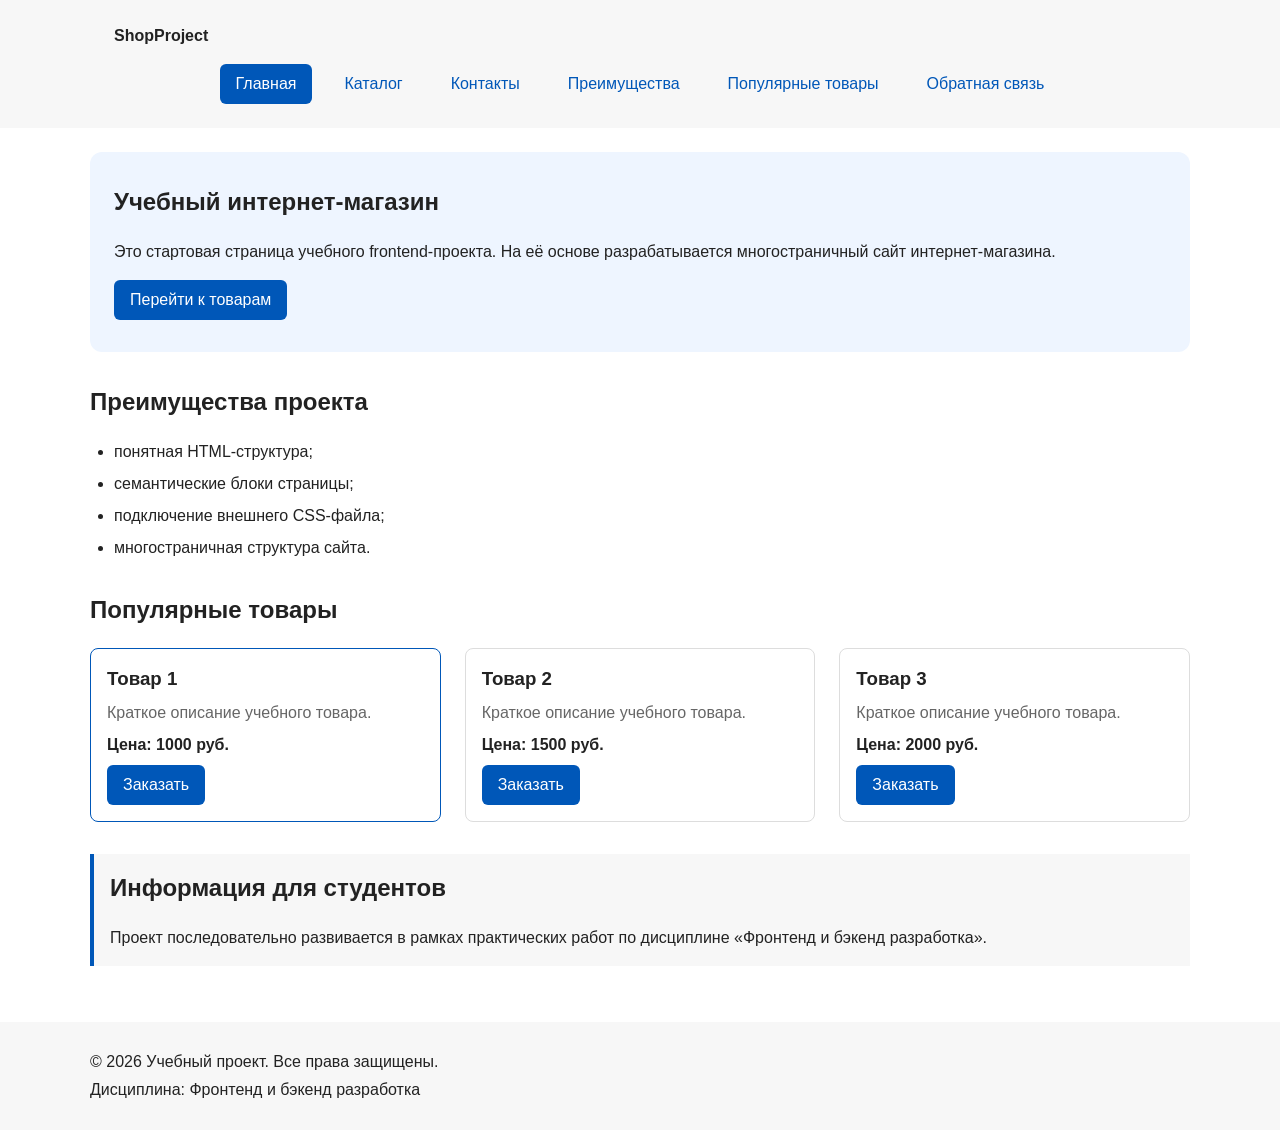
==== commit e617a242: "refactor: apply BEM naming to CSS classes" ====
--- a/index.html
+++ b/index.html
@@ -1,5 +1,6 @@
 <!DOCTYPE html>
 <html lang="ru">
+
 <head>
   <meta charset="UTF-8">
   <meta name="viewport" content="width=device-width, initial-scale=1.0">
@@ -17,116 +18,230 @@
 
 <body>
 
-  <header>
-    <div class="site-header">
-      <a class="site-logo" href="index.html">ShopProject</a>
+  <header class="site-header">
+    <div class="site-header__inner">
+
+      <a class="site-header__logo" href="index.html">
+        ShopProject
+      </a>
 
       <nav class="site-nav" aria-label="Основная навигация">
         <ul class="site-nav__list">
-          <li><a href="index.html">Главная</a></li>
-          <li><a href="catalog.html">Каталог</a></li>
-          <li><a href="contacts.html">Контакты</a></li>
-          <li><a href="index.html#advantages">Преимущества</a></li>
-          <li><a href="index.html#popular">Популярные товары</a></li>
-          <li><a href="index.html#contacts">Обратная связь</a></li>
+
+          <li class="site-nav__item">
+            <a
+              class="site-nav__link site-nav__link--active"
+              href="index.html"
+              aria-current="page"
+            >
+              Главная
+            </a>
+          </li>
+
+          <li class="site-nav__item">
+            <a class="site-nav__link" href="catalog.html">
+              Каталог
+            </a>
+          </li>
+
+          <li class="site-nav__item">
+            <a class="site-nav__link" href="contacts.html">
+              Контакты
+            </a>
+          </li>
+
+          <li class="site-nav__item">
+            <a class="site-nav__link" href="index.html#advantages">
+              Преимущества
+            </a>
+          </li>
+
+          <li class="site-nav__item">
+            <a class="site-nav__link" href="index.html#popular">
+              Популярные товары
+            </a>
+          </li>
+
+          <li class="site-nav__item">
+            <a class="site-nav__link" href="index.html#contacts">
+              Обратная связь
+            </a>
+          </li>
+
         </ul>
       </nav>
+
     </div>
   </header>
 
+
   <main>
 
     <section class="hero">
-      <h1>Учебный интернет-магазин</h1>
-
-      <p>
+
+      <h1 class="hero__title">
+        Учебный интернет-магазин
+      </h1>
+
+      <p class="hero__text">
         Это стартовая страница учебного frontend-проекта.
-        В дальнейшем на её основе будет разработан многостраничный сайт
-        интернет-магазина или каталога услуг.
+        На её основе разрабатывается многостраничный сайт
+        интернет-магазина.
       </p>
 
-      <a class="button" href="#popular">Перейти к товарам</a>
+      <a
+        class="button button--primary"
+        href="#popular"
+      >
+        Перейти к товарам
+      </a>
+
     </section>
 
+
     <section class="section" id="advantages">
-      <h2>Преимущества проекта</h2>
+
+      <h2 class="section__title">
+        Преимущества проекта
+      </h2>
 
       <ul class="advantages-list">
-        <li>понятная HTML-структура;</li>
-        <li>семантические блоки страницы;</li>
-        <li>подключение внешнего CSS-файла;</li>
-        <li>подготовка к разработке многостраничного сайта.</li>
+        <li class="advantages-list__item">
+          понятная HTML-структура;
+        </li>
+
+        <li class="advantages-list__item">
+          семантические блоки страницы;
+        </li>
+
+        <li class="advantages-list__item">
+          подключение внешнего CSS-файла;
+        </li>
+
+        <li class="advantages-list__item">
+          многостраничная структура сайта.
+        </li>
       </ul>
+
     </section>
 
+
     <section class="section" id="popular">
-      <h2>Популярные товары</h2>
+
+      <h2 class="section__title">
+        Популярные товары
+      </h2>
 
       <div class="products-grid">
 
-        <article class="product-card">
-          <h3>Товар 1</h3>
-          <p>Краткое описание учебного товара.</p>
-          <p>Цена: 1000 руб.</p>
+        <article class="product-card product-card--featured">
+
+          <h3 class="product-card__title">
+            Товар 1
+          </h3>
+
+          <p class="product-card__description">
+            Краткое описание учебного товара.
+          </p>
+
+          <p class="product-card__price">
+            Цена: 1000 руб.
+          </p>
 
           <button
-            class="button product-card__button"
+            class="button button--primary product-card__button"
             type="button"
             data-product="Товар 1"
           >
             Заказать
           </button>
+
         </article>
 
+
         <article class="product-card">
-          <h3>Товар 2</h3>
-          <p>Краткое описание учебного товара.</p>
-          <p>Цена: 1500 руб.</p>
+
+          <h3 class="product-card__title">
+            Товар 2
+          </h3>
+
+          <p class="product-card__description">
+            Краткое описание учебного товара.
+          </p>
+
+          <p class="product-card__price">
+            Цена: 1500 руб.
+          </p>
 
           <button
-            class="button product-card__button"
+            class="button button--primary product-card__button"
             type="button"
             data-product="Товар 2"
           >
             Заказать
           </button>
+
         </article>
 
+
         <article class="product-card">
-          <h3>Товар 3</h3>
-          <p>Краткое описание учебного товара.</p>
-          <p>Цена: 2000 руб.</p>
+
+          <h3 class="product-card__title">
+            Товар 3
+          </h3>
+
+          <p class="product-card__description">
+            Краткое описание учебного товара.
+          </p>
+
+          <p class="product-card__price">
+            Цена: 2000 руб.
+          </p>
 
           <button
-            class="button product-card__button"
+            class="button button--primary product-card__button"
             type="button"
             data-product="Товар 3"
           >
             Заказать
           </button>
+
         </article>
 
       </div>
+
     </section>
 
+
     <aside class="aside-info">
-      <h2>Информация для студентов</h2>
-
-      <p>
-        На следующих практических занятиях этот проект будет расширяться:
-        появятся дополнительные страницы, Flex/Grid, БЭМ-структура
-        и адаптивная версия сайта.
+
+      <h2 class="aside-info__title">
+        Информация для студентов
+      </h2>
+
+      <p class="aside-info__text">
+        Проект последовательно развивается в рамках практических
+        работ по дисциплине «Фронтенд и бэкенд разработка».
       </p>
+
     </aside>
 
   </main>
+
 
   <dialog
     class="order-dialog"
     id="order-dialog"
     aria-labelledby="order-dialog-title"
   >
-    <h2 id="order-dialog-title">Оформление заявки</h2>
+
+    <h2
+      class="order-dialog__title"
+      id="order-dialog-title"
+    >
+      Оформление заявки
+    </h2>
+
 
     <form
       class="order-form"
@@ -142,10 +257,18 @@
         type="hidden"
       >
 
-      <div class="form-field">
-        <label for="order-name">Имя</label>
+
+      <div class="order-form__field">
+
+        <label
+          class="order-form__label"
+          for="order-name"
+        >
+          Имя
+        </label>
 
         <input
+          class="order-form__input"
           id="order-name"
           name="name"
           type="text"
@@ -154,12 +277,21 @@
           autocomplete="given-name"
           required
         >
-      </div>
-
-      <div class="form-field">
-        <label for="order-email">E-mail</label>
+
+      </div>
+
+
+      <div class="order-form__field">
+
+        <label
+          class="order-form__label"
+          for="order-email"
+        >
+          E-mail
+        </label>
 
         <input
+          class="order-form__input"
           id="order-email"
           name="email"
           type="email"
@@ -167,12 +299,21 @@
           autocomplete="email"
           required
         >
-      </div>
-
-      <div class="form-field">
-        <label for="order-phone">Телефон</label>
+
+      </div>
+
+
+      <div class="order-form__field">
+
+        <label
+          class="order-form__label"
+          for="order-phone"
+        >
+          Телефон
+        </label>
 
         <input
+          class="order-form__input"
           id="order-phone"
           name="phone"
           type="tel"
@@ -182,69 +323,134 @@
           required
         >
 
-        <small>Формат: +7 (900) 000-00-00</small>
-      </div>
-
-      <div class="form-field">
-        <label for="order-date">Дата связи</label>
+        <small class="order-form__hint">
+          Формат: +7 (900) 000-00-00
+        </small>
+
+      </div>
+
+
+      <div class="order-form__field">
+
+        <label
+          class="order-form__label"
+          for="order-date"
+        >
+          Дата связи
+        </label>
 
         <input
+          class="order-form__input"
           id="order-date"
           name="date"
           type="date"
         >
-      </div>
-
-      <div class="form-field">
-        <label for="order-topic">Тема заявки</label>
+
+      </div>
+
+
+      <div class="order-form__field">
+
+        <label
+          class="order-form__label"
+          for="order-topic"
+        >
+          Тема заявки
+        </label>
 
         <select
+          class="order-form__select"
           id="order-topic"
           name="topic"
           required
         >
-          <option value="">Выберите тему</option>
-          <option value="product">Заказ товара</option>
-          <option value="consultation">Консультация</option>
-          <option value="delivery">Доставка</option>
+
+          <option value="">
+            Выберите тему
+          </option>
+
+          <option value="product">
+            Заказ товара
+          </option>
+
+          <option value="consultation">
+            Консультация
+          </option>
+
+          <option value="delivery">
+            Доставка
+          </option>
+
         </select>
-      </div>
-
-      <div class="form-field">
-        <label for="order-comment">Комментарий</label>
+
+      </div>
+
+
+      <div class="order-form__field">
+
+        <label
+          class="order-form__label"
+          for="order-comment"
+        >
+          Комментарий
+        </label>
 
         <textarea
+          class="order-form__textarea"
           id="order-comment"
           name="comment"
           rows="4"
           placeholder="Укажите дополнительную информацию"
         ></textarea>
-      </div>
-
-      <div class="form-field form-field--checkbox">
-        <label>
+
+      </div>
+
+
+      <div class="order-form__field order-form__field--checkbox">
+
+        <label
+          class="order-form__checkbox-label"
+          for="order-agreement"
+        >
+
           <input
+            class="order-form__checkbox"
             id="order-agreement"
             name="agreement"
             type="checkbox"
             required
           >
+
           Я согласен на обработку данных
-        </label>
-      </div>
-
-      <div class="form-actions">
-        <button type="button" id="close-order-dialog">
+
+        </label>
+
+      </div>
+
+
+      <div class="order-form__actions">
+
+        <button
+          class="button button--secondary"
+          type="button"
+          id="close-order-dialog"
+        >
           Закрыть
         </button>
 
-        <button type="submit">
+        <button
+          class="button button--primary"
+          type="submit"
+        >
           Отправить заявку
         </button>
+
       </div>
 
     </form>
+
   </dialog>
+
 
   <p
     class="success-message"
@@ -254,9 +460,21 @@
     Форма успешно отправлена!
   </p>
 
-  <footer id="contacts">
-    <p>&copy; 2026 Учебный проект. Все права защищены.</p>
-    <p>Дисциплина: Фронтенд и бэкенд разработка</p>
+
+  <footer class="site-footer" id="contacts">
+
+    <div class="site-footer__inner">
+
+      <p class="site-footer__text">
+        &copy; 2026 Учебный проект. Все права защищены.
+      </p>
+
+      <p class="site-footer__text">
+        Дисциплина: Фронтенд и бэкенд разработка
+      </p>
+
+    </div>
+
   </footer>
 
 </body>
--- a/css/style.css
+++ b/css/style.css
@@ -3,33 +3,35 @@
    =============================== */
 
 :root {
-  /* Основные цвета проекта */
   --color-bg: #ffffff;
   --color-text: #222222;
   --color-muted: #666666;
+
   --color-primary: #0057b8;
   --color-primary-dark: #003f86;
+
   --color-border: #dddddd;
+
   --color-surface: #f7f7f7;
   --color-surface-accent: #eef5ff;
+
   --color-danger: #b00020;
+
   --color-success: #168a2f;
   --color-success-bg: #eefaf0;
+
   --color-white: #ffffff;
 
-  /* Отступы */
   --space-xs: 4px;
   --space-sm: 8px;
   --space-md: 16px;
   --space-lg: 24px;
   --space-xl: 32px;
 
-  /* Скругления */
   --radius-sm: 6px;
   --radius-md: 8px;
   --radius-lg: 12px;
 
-  /* Размеры */
   --container-width: 1100px;
 }
 
@@ -48,30 +50,17 @@
 
 body {
   margin: 0;
+
   font-family: Arial, sans-serif;
   line-height: 1.5;
+
   color: var(--color-text);
   background-color: var(--color-bg);
 }
 
-header,
-main,
-footer {
+main {
   padding: var(--space-lg);
 }
-
-header {
-  background-color: var(--color-surface);
-}
-
-footer {
-  background-color: var(--color-surface);
-}
-
-
-/* ===============================
-   3. Общие элементы интерфейса
-   =============================== */
 
 a {
   color: var(--color-primary);
@@ -86,27 +75,47 @@
   outline-offset: 3px;
 }
 
-
-/* ===============================
-   4. Шапка и навигация
+:target {
+  outline: 2px dashed var(--color-primary);
+  outline-offset: 4px;
+}
+
+
+/* ===============================
+   3. Шапка сайта
    =============================== */
 
 .site-header {
-  max-width: var(--container-width);
+  background-color: var(--color-surface);
+}
+
+.site-header__inner {
+  max-width: var(--container-width);
+
   margin: 0 auto;
-}
-
-.site-logo {
-  font-weight: bold;
+  padding: var(--space-lg);
+}
+
+.site-header__logo {
+  font-weight: 700;
+
   color: var(--color-text);
+
   text-decoration: none;
 }
+
+
+/* ===============================
+   4. Навигация
+   =============================== */
 
 .site-nav__list {
   display: flex;
   flex-wrap: wrap;
+
   justify-content: center;
   align-items: center;
+
   gap: var(--space-md);
 
   margin: var(--space-md) 0 0;
@@ -115,59 +124,169 @@
   list-style: none;
 }
 
-.site-nav__list a {
+.site-nav__item {
+  margin: 0;
+}
+
+.site-nav__link {
   display: inline-block;
 
   padding: var(--space-sm) var(--space-md);
 
   color: var(--color-primary);
+
   text-decoration: none;
 
   border-radius: var(--radius-sm);
 }
 
-.site-nav__list a:hover {
+.site-nav__link:hover {
   color: var(--color-white);
   background-color: var(--color-primary);
 }
 
-
-/* ===============================
-   5. Основные блоки страницы
+.site-nav__link:focus-visible {
+  outline: 2px solid var(--color-primary);
+  outline-offset: 3px;
+}
+
+.site-nav__link--active {
+  color: var(--color-white);
+  background-color: var(--color-primary);
+}
+
+
+/* ===============================
+   5. Hero
    =============================== */
 
 .hero {
   max-width: var(--container-width);
 
   margin: 0 auto var(--space-xl);
+
   padding: var(--space-xl) var(--space-lg);
 
   background-color: var(--color-surface-accent);
+
   border-radius: var(--radius-lg);
 }
 
+.hero__title {
+  margin-top: 0;
+}
+
+.hero__text {
+  color: var(--color-text);
+}
+
+
+/* ===============================
+   6. Секции
+   =============================== */
+
 .section {
   max-width: var(--container-width);
+
   margin: 0 auto var(--space-xl);
 }
 
-.section h2 {
+.section__title {
   margin-top: 0;
 }
 
-.aside-info {
-  max-width: var(--container-width);
-
-  margin: 0 auto var(--space-xl);
+.section__text {
+  color: var(--color-text);
+}
+
+
+/* ===============================
+   7. Преимущества
+   =============================== */
+
+.advantages-list {
+  padding-left: var(--space-lg);
+}
+
+.advantages-list__item {
+  margin-bottom: var(--space-sm);
+}
+
+
+/* ===============================
+   8. Сетка товаров
+   =============================== */
+
+.products-grid {
+  display: grid;
+
+  grid-template-columns: repeat(3, 1fr);
+
+  gap: var(--space-lg);
+}
+
+
+/* ===============================
+   9. Карточка товара
+   =============================== */
+
+.product-card {
+  display: flex;
+  flex-direction: column;
+
+  gap: var(--space-sm);
+
   padding: var(--space-md);
 
-  border-left: 4px solid var(--color-primary);
-  background-color: var(--color-surface);
-}
-
-
-/* ===============================
-   6. Кнопки
+  border: 1px solid var(--color-border);
+  border-radius: var(--radius-md);
+
+  background-color: var(--color-bg);
+}
+
+.product-card:hover {
+  border-color: var(--color-primary);
+}
+
+.product-card--featured {
+  border-color: var(--color-primary);
+}
+
+.product-card--discount {
+  border-color: var(--color-danger);
+}
+
+.product-card__title {
+  margin: 0;
+
+  color: var(--color-text);
+}
+
+.product-card__description {
+  margin: 0;
+
+  color: var(--color-muted);
+}
+
+.product-card__price {
+  margin: 0;
+
+  font-weight: 700;
+}
+
+.product-card--discount .product-card__price {
+  color: var(--color-danger);
+}
+
+.product-card__button {
+  align-self: flex-start;
+
+  margin-top: auto;
+}
+
+
+/* ===============================
+   10. Кнопки
    =============================== */
 
 .button {
@@ -175,21 +294,37 @@
 
   padding: var(--space-sm) var(--space-md);
 
+  border: none;
+  border-radius: var(--radius-sm);
+
+  font: inherit;
+
+  text-decoration: none;
+
+  cursor: pointer;
+}
+
+.button--primary {
   color: var(--color-white);
   background-color: var(--color-primary);
-
-  border: none;
-  border-radius: var(--radius-sm);
-
-  font: inherit;
-  text-decoration: none;
-
-  cursor: pointer;
-}
-
-.button:hover {
+}
+
+.button--primary:hover {
   color: var(--color-white);
   background-color: var(--color-primary-dark);
+}
+
+.button--secondary {
+  color: var(--color-primary);
+
+  background-color: transparent;
+
+  border: 1px solid var(--color-primary);
+}
+
+.button--secondary:hover {
+  color: var(--color-white);
+  background-color: var(--color-primary);
 }
 
 .button:focus-visible {
@@ -197,52 +332,164 @@
   outline-offset: 3px;
 }
 
-.button:disabled {
+.button:disabled,
+.button--disabled {
   opacity: 0.6;
+
   cursor: not-allowed;
 }
 
 
 /* ===============================
-   7. Карточки товаров
-   =============================== */
-
-.products-grid {
+   11. Дополнительный блок
+   =============================== */
+
+.aside-info {
+  max-width: var(--container-width);
+
+  margin: 0 auto var(--space-xl);
+
+  padding: var(--space-md);
+
+  border-left: 4px solid var(--color-primary);
+
+  background-color: var(--color-surface);
+}
+
+.aside-info__title {
+  margin-top: 0;
+}
+
+.aside-info__text {
+  margin-bottom: 0;
+}
+
+
+/* ===============================
+   12. Хлебные крошки
+   =============================== */
+
+.breadcrumbs {
+  max-width: var(--container-width);
+
+  margin: 0 auto var(--space-md);
+
+  font-size: 14px;
+
+  color: var(--color-muted);
+}
+
+.breadcrumbs__link {
+  color: var(--color-primary);
+}
+
+.breadcrumbs__current::before {
+  content: " / ";
+
+  color: var(--color-muted);
+}
+
+
+/* ===============================
+   13. Каталог
+   =============================== */
+
+.catalog-layout {
   display: grid;
-  grid-template-columns: repeat(3, 1fr);
+
+  grid-template-columns: 260px 1fr;
+  grid-template-areas:
+    "filters products";
+
   gap: var(--space-lg);
-}
-
-.product-card {
-  display: flex;
-  flex-direction: column;
-  gap: var(--space-sm);
-
-  margin: 0;
+
+  max-width: var(--container-width);
+
+  margin: 0 auto var(--space-xl);
+}
+
+.catalog-filters {
+  grid-area: filters;
+
   padding: var(--space-md);
 
   border: 1px solid var(--color-border);
   border-radius: var(--radius-md);
 
-  background-color: var(--color-bg);
-}
-
-.product-card:hover {
+  background-color: var(--color-surface);
+}
+
+.catalog-filters__title {
+  margin-top: 0;
+}
+
+.catalog-products {
+  grid-area: products;
+}
+
+.catalog-products__title {
+  margin-top: 0;
+}
+
+
+/* ===============================
+   14. Фильтры каталога
+   =============================== */
+
+.filters-form {
+  display: grid;
+
+  gap: var(--space-md);
+}
+
+.filters-form__group {
+  margin: 0;
+
+  padding: var(--space-md);
+
+  border: 1px solid var(--color-border);
+  border-radius: var(--radius-sm);
+}
+
+.filters-form__legend {
+  font-weight: 700;
+}
+
+.filters-form__label {
+  display: block;
+
+  margin-bottom: var(--space-sm);
+}
+
+.filters-form__checkbox {
+  width: auto;
+}
+
+.filters-form__input {
+  width: 100%;
+
+  margin-bottom: var(--space-sm);
+
+  padding: 8px 10px;
+
+  border: 1px solid var(--color-border);
+  border-radius: var(--radius-sm);
+
+  font: inherit;
+}
+
+.filters-form__input:hover {
   border-color: var(--color-primary);
 }
 
-.product-card h3 {
-  margin-top: 0;
-}
-
-.product-card .button {
-  align-self: flex-start;
-  margin-top: auto;
-}
-
-
-/* ===============================
-   8. Форма и модальное окно
+.filters-form__input:focus-visible {
+  outline: 2px solid var(--color-primary);
+  outline-offset: 3px;
+}
+
+
+/* ===============================
+   15. Модальное окно
    =============================== */
 
 .order-dialog {
@@ -258,22 +505,28 @@
   background-color: rgba(0, 0, 0, 0.5);
 }
 
-.order-form {
-  margin: 0;
-}
-
-.form-field {
+.order-dialog__title {
+  margin-top: 0;
+}
+
+
+/* ===============================
+   16. Форма заявки
+   =============================== */
+
+.order-form__field {
   margin-bottom: var(--space-md);
 }
 
-.form-field label {
+.order-form__label {
   display: block;
+
   margin-bottom: var(--space-xs);
 }
 
-.form-field input,
-.form-field select,
-.form-field textarea {
+.order-form__input,
+.order-form__select,
+.order-form__textarea {
   width: 100%;
 
   padding: 10px 12px;
@@ -284,204 +537,104 @@
   font: inherit;
 }
 
-.form-field textarea {
+.order-form__textarea {
   resize: vertical;
 }
 
-.form-field input[type="checkbox"] {
-  width: auto;
-}
-
-.form-field small {
-  display: block;
-
-  margin-top: var(--space-xs);
-
-  color: var(--color-muted);
-}
-
-.form-field input:hover,
-.form-field select:hover,
-.form-field textarea:hover {
+.order-form__input:hover,
+.order-form__select:hover,
+.order-form__textarea:hover {
   border-color: var(--color-primary);
 }
 
-.form-field input:focus-visible,
-.form-field select:focus-visible,
-.form-field textarea:focus-visible {
+.order-form__input:focus-visible,
+.order-form__select:focus-visible,
+.order-form__textarea:focus-visible {
   outline: 2px solid var(--color-primary);
   outline-offset: 3px;
 }
 
+.order-form__hint {
+  display: block;
+
+  margin-top: var(--space-xs);
+
+  color: var(--color-muted);
+}
+
+.order-form__field--checkbox {
+  margin-bottom: var(--space-md);
+}
+
+.order-form__checkbox-label {
+  display: block;
+}
+
+.order-form__checkbox {
+  width: auto;
+}
+
+.order-form__actions {
+  display: flex;
+
+  gap: var(--space-md);
+
+  margin-top: var(--space-lg);
+}
+
 [aria-invalid="true"] {
   border-color: var(--color-danger);
 }
 
-.form-actions {
-  display: flex;
-  gap: var(--space-md);
-
-  margin-top: var(--space-lg);
-}
-
-.form-actions button {
-  padding: var(--space-sm) var(--space-md);
-
-  border: 1px solid var(--color-border);
-  border-radius: var(--radius-sm);
-
-  font: inherit;
-
-  cursor: pointer;
-}
-
-.form-actions button[type="submit"] {
-  color: var(--color-white);
-  background-color: var(--color-primary);
-  border-color: var(--color-primary);
-}
-
-.form-actions button[type="submit"]:hover {
-  background-color: var(--color-primary-dark);
-  border-color: var(--color-primary-dark);
-}
-
-.form-actions button:focus-visible {
-  outline: 2px solid var(--color-primary);
-  outline-offset: 3px;
-}
-
-.form-actions button:disabled {
-  opacity: 0.6;
-  cursor: not-allowed;
-}
+
+/* ===============================
+   17. Сообщение об отправке
+   =============================== */
 
 .success-message {
   max-width: var(--container-width);
 
   margin: var(--space-lg) auto;
+
   padding: var(--space-md);
 
   color: var(--color-success);
 
   border-left: 4px solid var(--color-success);
+
   background-color: var(--color-success-bg);
 }
 
 
 /* ===============================
-   9. Хлебные крошки и якоря
-   =============================== */
-
-.breadcrumbs {
-  max-width: var(--container-width);
-
-  margin: 0 auto var(--space-md);
-
-  font-size: 14px;
-  color: var(--color-muted);
-}
-
-.breadcrumbs a {
-  color: var(--color-primary);
-}
-
-.breadcrumbs span::before {
-  content: " / ";
-  color: var(--color-muted);
-}
-
-:target {
-  outline: 2px dashed var(--color-primary);
-  outline-offset: 4px;
-}
-
-
-/* ===============================
-   10. Grid-структура каталога
-   =============================== */
-
-.catalog-layout {
-  display: grid;
-
-  grid-template-columns: 260px 1fr;
-  grid-template-areas: "filters products";
-
-  gap: var(--space-lg);
-
-  max-width: var(--container-width);
-
-  margin: 0 auto var(--space-xl);
-}
-
-.catalog-filters {
-  grid-area: filters;
-
-  padding: var(--space-md);
-
-  border: 1px solid var(--color-border);
-  border-radius: var(--radius-md);
+   18. Контакты
+   =============================== */
+
+.contacts-list {
+  padding-left: var(--space-lg);
+}
+
+.contacts-list__item {
+  margin-bottom: var(--space-sm);
+}
+
+
+/* ===============================
+   19. Подвал
+   =============================== */
+
+.site-footer {
+  padding: var(--space-lg);
 
   background-color: var(--color-surface);
 }
 
-.catalog-products {
-  grid-area: products;
-}
-
-.catalog-filters h2,
-.catalog-products h2 {
-  margin-top: 0;
-}
-
-
-/* ===============================
-   11. Фильтры каталога
-   =============================== */
-
-.filters-form {
-  display: grid;
-  gap: var(--space-md);
-}
-
-.filters-form fieldset {
-  margin: 0;
-  padding: var(--space-md);
-
-  border: 1px solid var(--color-border);
-  border-radius: var(--radius-sm);
-}
-
-.filters-form legend {
-  font-weight: bold;
-}
-
-.filters-form label {
-  display: block;
-  margin-bottom: var(--space-sm);
-}
-
-.filters-form input[type="checkbox"] {
-  width: auto;
-}
-
-.filters-form input[type="number"] {
-  width: 100%;
-
-  margin-bottom: var(--space-sm);
-  padding: 8px 10px;
-
-  border: 1px solid var(--color-border);
-  border-radius: var(--radius-sm);
-
-  font: inherit;
-}
-
-.filters-form input[type="number"]:hover {
-  border-color: var(--color-primary);
-}
-
-.filters-form input[type="number"]:focus-visible {
-  outline: 2px solid var(--color-primary);
-  outline-offset: 3px;
+.site-footer__inner {
+  max-width: var(--container-width);
+
+  margin: 0 auto;
+}
+
+.site-footer__text {
+  margin: var(--space-xs) 0;
 }
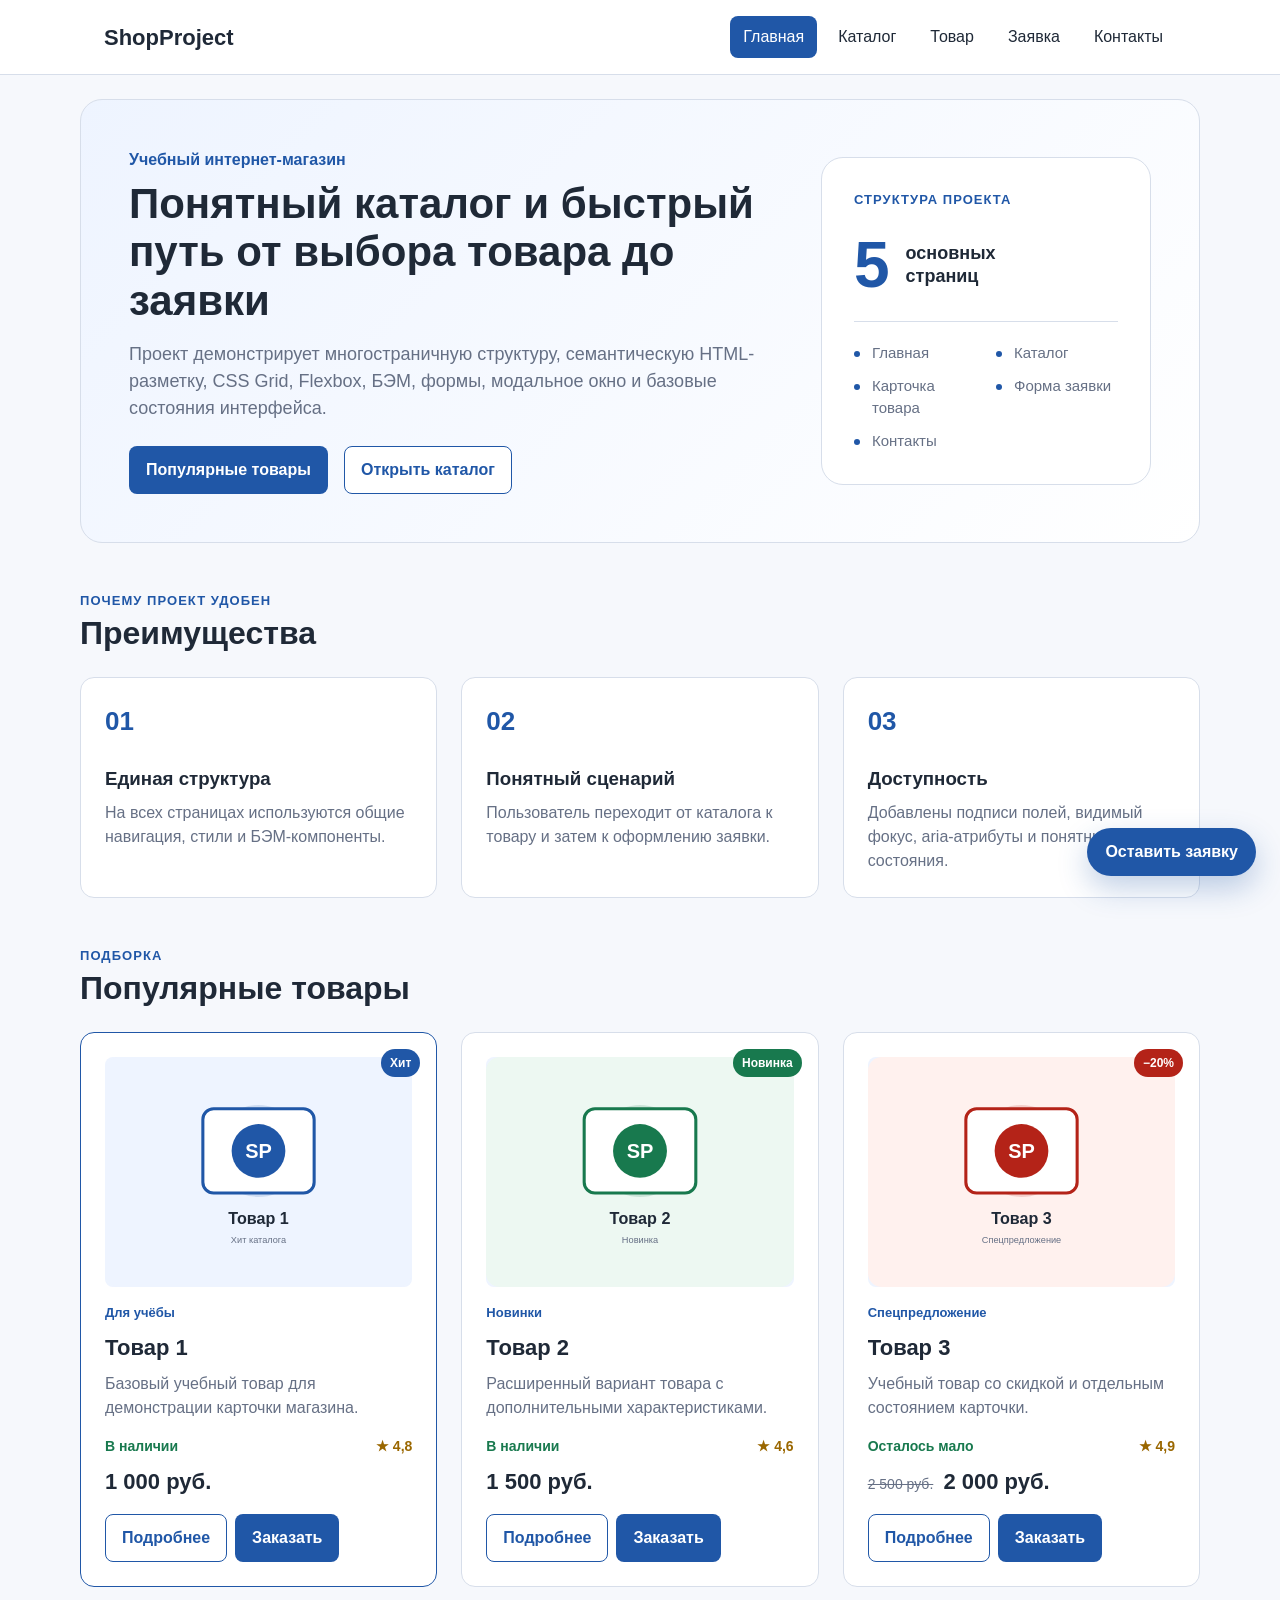
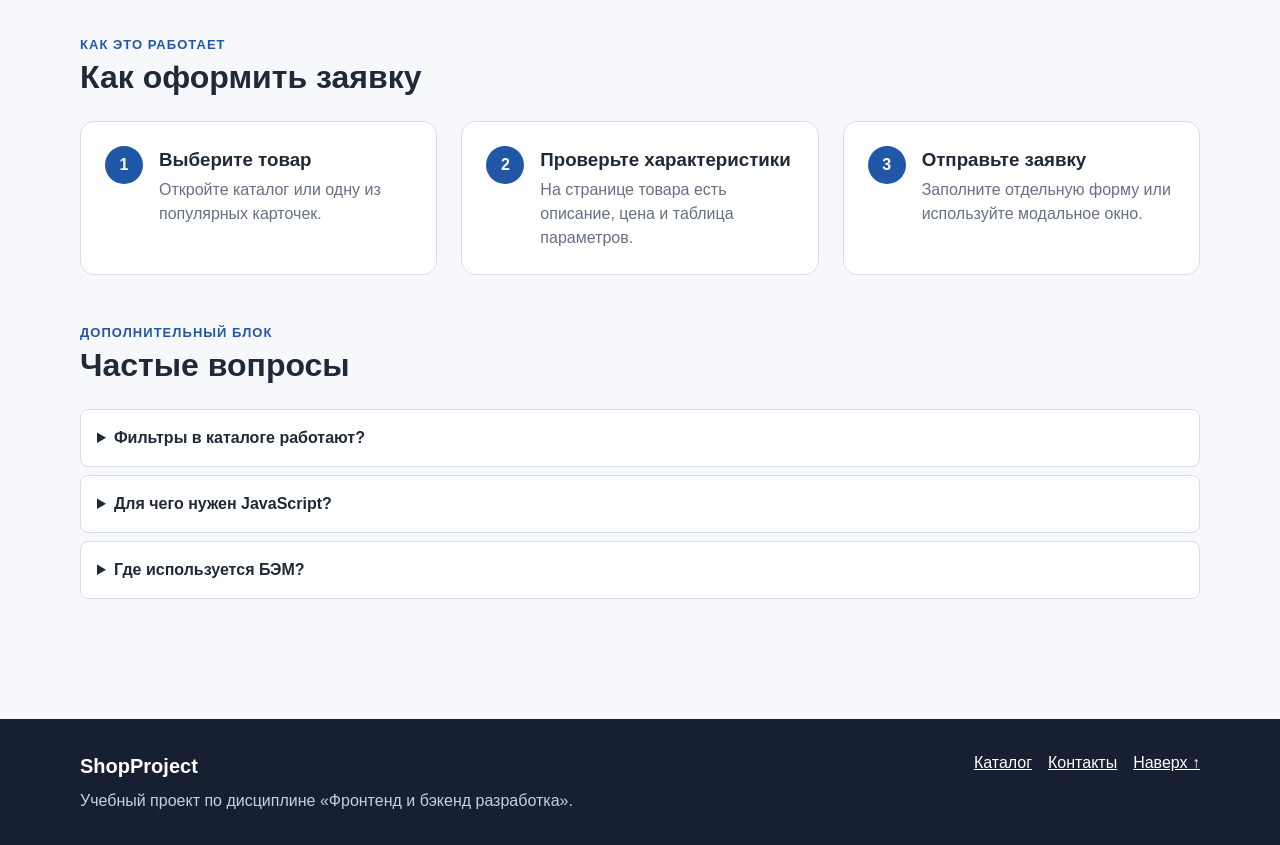
==== commit 4b1fb166: "fix: prepare HTML CSS project for submission" ====
--- a/index.html
+++ b/index.html
@@ -1,481 +1,293 @@
 <!DOCTYPE html>
 <html lang="ru">
-
 <head>
   <meta charset="UTF-8">
   <meta name="viewport" content="width=device-width, initial-scale=1.0">
-
-  <meta
-    name="description"
-    content="Главная страница учебного интернет-магазина."
-  >
-
-  <title>Учебный интернет-магазин</title>
-
+  <meta name="description" content="ShopProject — учебный многостраничный интернет-магазин: каталог, карточки товаров и оформление заявки.">
+  <title>ShopProject — учебный интернет-магазин</title>
   <link rel="stylesheet" href="css/style.css">
   <script src="js/main.js" defer></script>
 </head>
-
-<body>
+<body id="top">
+  <a class="skip-link" href="#main-content">Перейти к содержимому</a>
 
   <header class="site-header">
     <div class="site-header__inner">
-
-      <a class="site-header__logo" href="index.html">
-        ShopProject
-      </a>
-
+      <a class="site-header__logo" href="index.html">ShopProject</a>
       <nav class="site-nav" aria-label="Основная навигация">
         <ul class="site-nav__list">
-
-          <li class="site-nav__item">
-            <a
-              class="site-nav__link site-nav__link--active"
-              href="index.html"
-              aria-current="page"
-            >
-              Главная
-            </a>
-          </li>
-
-          <li class="site-nav__item">
-            <a class="site-nav__link" href="catalog.html">
-              Каталог
-            </a>
-          </li>
-
-          <li class="site-nav__item">
-            <a class="site-nav__link" href="contacts.html">
-              Контакты
-            </a>
-          </li>
-
-          <li class="site-nav__item">
-            <a class="site-nav__link" href="index.html#advantages">
-              Преимущества
-            </a>
-          </li>
-
-          <li class="site-nav__item">
-            <a class="site-nav__link" href="index.html#popular">
-              Популярные товары
-            </a>
-          </li>
-
-          <li class="site-nav__item">
-            <a class="site-nav__link" href="index.html#contacts">
-              Обратная связь
-            </a>
-          </li>
-
+          <li class="site-nav__item"><a class="site-nav__link site-nav__link--active" href="index.html" aria-current="page">Главная</a></li>
+          <li class="site-nav__item"><a class="site-nav__link" href="catalog.html">Каталог</a></li>
+          <li class="site-nav__item"><a class="site-nav__link" href="product.html">Товар</a></li>
+          <li class="site-nav__item"><a class="site-nav__link" href="order.html">Заявка</a></li>
+          <li class="site-nav__item"><a class="site-nav__link" href="contacts.html">Контакты</a></li>
         </ul>
       </nav>
-
     </div>
   </header>
 
-
-  <main>
-
+  <main id="main-content">
     <section class="hero">
-
-      <h1 class="hero__title">
-        Учебный интернет-магазин
-      </h1>
-
-      <p class="hero__text">
-        Это стартовая страница учебного frontend-проекта.
-        На её основе разрабатывается многостраничный сайт
-        интернет-магазина.
-      </p>
-
-      <a
-        class="button button--primary"
-        href="#popular"
-      >
-        Перейти к товарам
-      </a>
-
-    </section>
-
+      <div class="hero__content">
+        <p class="hero__eyebrow">Учебный интернет-магазин</p>
+        <h1 class="hero__title">Понятный каталог и быстрый путь от выбора товара до заявки</h1>
+        <p class="hero__text">
+          Проект демонстрирует многостраничную структуру, семантическую HTML-разметку,
+          CSS Grid, Flexbox, БЭМ, формы, модальное окно и базовые состояния интерфейса.
+        </p>
+        <div class="hero__actions">
+          <a class="button button--primary" href="#popular">Популярные товары</a>
+          <a class="button button--secondary" href="catalog.html">Открыть каталог</a>
+        </div>
+      </div>
+
+<aside class="hero__panel" aria-label="Структура проекта">
+
+  <p class="hero__panel-label">
+    Структура проекта
+  </p>
+
+  <div class="hero__panel-stat">
+    <span class="hero__panel-number">
+      5
+    </span>
+
+    <span class="hero__panel-caption">
+      основных<br>
+      страниц
+    </span>
+  </div>
+
+  <ul class="hero__panel-list">
+    <li class="hero__panel-item">
+      Главная
+    </li>
+
+    <li class="hero__panel-item">
+      Каталог
+    </li>
+
+    <li class="hero__panel-item">
+      Карточка товара
+    </li>
+
+    <li class="hero__panel-item">
+      Форма заявки
+    </li>
+
+    <li class="hero__panel-item">
+      Контакты
+    </li>
+  </ul>
+
+</aside>
+    </section>
 
     <section class="section" id="advantages">
-
-      <h2 class="section__title">
-        Преимущества проекта
-      </h2>
-
-      <ul class="advantages-list">
-        <li class="advantages-list__item">
-          понятная HTML-структура;
+      <div class="section__heading">
+        <p class="section__eyebrow">Почему проект удобен</p>
+        <h2 class="section__title">Преимущества</h2>
+      </div>
+
+      <div class="benefits-grid">
+        <article class="benefit-card">
+          <span class="benefit-card__number">01</span>
+          <h3 class="benefit-card__title">Единая структура</h3>
+          <p class="benefit-card__text">На всех страницах используются общие навигация, стили и БЭМ-компоненты.</p>
+        </article>
+        <article class="benefit-card">
+          <span class="benefit-card__number">02</span>
+          <h3 class="benefit-card__title">Понятный сценарий</h3>
+          <p class="benefit-card__text">Пользователь переходит от каталога к товару и затем к оформлению заявки.</p>
+        </article>
+        <article class="benefit-card">
+          <span class="benefit-card__number">03</span>
+          <h3 class="benefit-card__title">Доступность</h3>
+          <p class="benefit-card__text">Добавлены подписи полей, видимый фокус, aria-атрибуты и понятные состояния.</p>
+        </article>
+      </div>
+    </section>
+
+    <section class="section" id="popular">
+      <div class="section__heading">
+        <p class="section__eyebrow">Подборка</p>
+        <h2 class="section__title">Популярные товары</h2>
+      </div>
+
+      <div class="products-grid">
+        <article class="product-card product-card--featured">
+          <span class="product-card__badge product-card__badge--hit">Хит</span>
+          <img class="product-card__image" src="images/product-1.svg" alt="Иллюстрация товара 1">
+          <p class="product-card__category">Для учёбы</p>
+          <h3 class="product-card__title">Товар 1</h3>
+          <p class="product-card__description">Базовый учебный товар для демонстрации карточки магазина.</p>
+          <div class="product-card__meta">
+            <span class="product-card__availability">В наличии</span>
+            <span class="product-card__rating" aria-label="Рейтинг 4,8 из 5">★ 4,8</span>
+          </div>
+          <p class="product-card__price">1 000 руб.</p>
+          <div class="product-card__actions">
+            <a class="button button--secondary" href="product.html">Подробнее</a>
+            <button class="button button--primary product-card__button" type="button" data-product="Товар 1">Заказать</button>
+          </div>
+        </article>
+
+        <article class="product-card product-card--new">
+          <span class="product-card__badge product-card__badge--new">Новинка</span>
+          <img class="product-card__image" src="images/product-2.svg" alt="Иллюстрация товара 2">
+          <p class="product-card__category">Новинки</p>
+          <h3 class="product-card__title">Товар 2</h3>
+          <p class="product-card__description">Расширенный вариант товара с дополнительными характеристиками.</p>
+          <div class="product-card__meta">
+            <span class="product-card__availability">В наличии</span>
+            <span class="product-card__rating" aria-label="Рейтинг 4,6 из 5">★ 4,6</span>
+          </div>
+          <p class="product-card__price">1 500 руб.</p>
+          <div class="product-card__actions">
+            <a class="button button--secondary" href="product.html">Подробнее</a>
+            <button class="button button--primary product-card__button" type="button" data-product="Товар 2">Заказать</button>
+          </div>
+        </article>
+
+        <article class="product-card product-card--discount">
+          <span class="product-card__badge product-card__badge--discount">−20%</span>
+          <img class="product-card__image" src="images/product-3.svg" alt="Иллюстрация товара 3">
+          <p class="product-card__category">Спецпредложение</p>
+          <h3 class="product-card__title">Товар 3</h3>
+          <p class="product-card__description">Учебный товар со скидкой и отдельным состоянием карточки.</p>
+          <div class="product-card__meta">
+            <span class="product-card__availability">Осталось мало</span>
+            <span class="product-card__rating" aria-label="Рейтинг 4,9 из 5">★ 4,9</span>
+          </div>
+          <p class="product-card__price"><span class="product-card__old-price">2 500 руб.</span> 2 000 руб.</p>
+          <div class="product-card__actions">
+            <a class="button button--secondary" href="product.html">Подробнее</a>
+            <button class="button button--primary product-card__button" type="button" data-product="Товар 3">Заказать</button>
+          </div>
+        </article>
+      </div>
+    </section>
+
+    <section class="section" id="how-it-works">
+      <div class="section__heading">
+        <p class="section__eyebrow">Как это работает</p>
+        <h2 class="section__title">Как оформить заявку</h2>
+      </div>
+
+      <ol class="steps-list">
+        <li class="steps-list__item">
+          <span class="steps-list__number">1</span>
+          <div><h3 class="steps-list__title">Выберите товар</h3><p class="steps-list__text">Откройте каталог или одну из популярных карточек.</p></div>
         </li>
-
-        <li class="advantages-list__item">
-          семантические блоки страницы;
+        <li class="steps-list__item">
+          <span class="steps-list__number">2</span>
+          <div><h3 class="steps-list__title">Проверьте характеристики</h3><p class="steps-list__text">На странице товара есть описание, цена и таблица параметров.</p></div>
         </li>
-
-        <li class="advantages-list__item">
-          подключение внешнего CSS-файла;
+        <li class="steps-list__item">
+          <span class="steps-list__number">3</span>
+          <div><h3 class="steps-list__title">Отправьте заявку</h3><p class="steps-list__text">Заполните отдельную форму или используйте модальное окно.</p></div>
         </li>
-
-        <li class="advantages-list__item">
-          многостраничная структура сайта.
-        </li>
-      </ul>
-
-    </section>
-
-
-    <section class="section" id="popular">
-
-      <h2 class="section__title">
-        Популярные товары
-      </h2>
-
-      <div class="products-grid">
-
-        <article class="product-card product-card--featured">
-
-          <h3 class="product-card__title">
-            Товар 1
-          </h3>
-
-          <p class="product-card__description">
-            Краткое описание учебного товара.
-          </p>
-
-          <p class="product-card__price">
-            Цена: 1000 руб.
-          </p>
-
-          <button
-            class="button button--primary product-card__button"
-            type="button"
-            data-product="Товар 1"
-          >
-            Заказать
-          </button>
-
-        </article>
-
-
-        <article class="product-card">
-
-          <h3 class="product-card__title">
-            Товар 2
-          </h3>
-
-          <p class="product-card__description">
-            Краткое описание учебного товара.
-          </p>
-
-          <p class="product-card__price">
-            Цена: 1500 руб.
-          </p>
-
-          <button
-            class="button button--primary product-card__button"
-            type="button"
-            data-product="Товар 2"
-          >
-            Заказать
-          </button>
-
-        </article>
-
-
-        <article class="product-card">
-
-          <h3 class="product-card__title">
-            Товар 3
-          </h3>
-
-          <p class="product-card__description">
-            Краткое описание учебного товара.
-          </p>
-
-          <p class="product-card__price">
-            Цена: 2000 руб.
-          </p>
-
-          <button
-            class="button button--primary product-card__button"
-            type="button"
-            data-product="Товар 3"
-          >
-            Заказать
-          </button>
-
-        </article>
-
-      </div>
-
-    </section>
-
-
-    <aside class="aside-info">
-
-      <h2 class="aside-info__title">
-        Информация для студентов
-      </h2>
-
-      <p class="aside-info__text">
-        Проект последовательно развивается в рамках практических
-        работ по дисциплине «Фронтенд и бэкенд разработка».
-      </p>
-
-    </aside>
-
+      </ol>
+    </section>
+
+    <section class="section" id="faq">
+      <div class="section__heading">
+        <p class="section__eyebrow">Дополнительный блок</p>
+        <h2 class="section__title">Частые вопросы</h2>
+      </div>
+      <div class="faq-list">
+        <details class="faq-item">
+          <summary class="faq-item__question">Фильтры в каталоге работают?</summary>
+          <p class="faq-item__answer">В рамках КР №1 фильтры представлены как статическая HTML/CSS-разметка.</p>
+        </details>
+        <details class="faq-item">
+          <summary class="faq-item__question">Для чего нужен JavaScript?</summary>
+          <p class="faq-item__answer">Только для минимального открытия, закрытия и проверки модального окна заявки на главной странице.</p>
+        </details>
+        <details class="faq-item">
+          <summary class="faq-item__question">Где используется БЭМ?</summary>
+          <p class="faq-item__answer">В навигации, карточках, формах, хлебных крошках, секциях и других компонентах проекта.</p>
+        </details>
+      </div>
+    </section>
   </main>
 
-
-  <dialog
-    class="order-dialog"
-    id="order-dialog"
-    aria-labelledby="order-dialog-title"
-  >
-
-    <h2
-      class="order-dialog__title"
-      id="order-dialog-title"
-    >
-      Оформление заявки
-    </h2>
-
-
-    <form
-      class="order-form"
-      id="order-form"
-      action="#"
-      method="post"
-      novalidate
-    >
-
-      <input
-        id="selected-product"
-        name="selected-product"
-        type="hidden"
-      >
-
-
-      <div class="order-form__field">
-
-        <label
-          class="order-form__label"
-          for="order-name"
-        >
-          Имя
+  <dialog class="order-dialog" id="order-dialog" aria-labelledby="order-dialog-title">
+    <div class="order-dialog__header">
+      <div>
+        <p class="order-dialog__eyebrow">Быстрая заявка</p>
+        <h2 class="order-dialog__title" id="order-dialog-title">Оформление заявки</h2>
+      </div>
+      <button class="order-dialog__close" type="button" id="close-order-dialog" aria-label="Закрыть модальное окно">×</button>
+    </div>
+
+    <form class="order-form" id="order-form" action="#" method="post" novalidate>
+      <input id="selected-product" name="selected-product" type="hidden">
+      <p class="order-form__notice" id="selected-product-text">Выбранный товар будет указан автоматически.</p>
+
+      <div class="order-form__field">
+        <label class="order-form__label" for="order-name">Имя</label>
+        <input class="order-form__input" id="order-name" name="name" type="text" minlength="2" autocomplete="given-name" required>
+      </div>
+
+      <div class="order-form__field">
+        <label class="order-form__label" for="order-email">E-mail</label>
+        <input class="order-form__input" id="order-email" name="email" type="email" autocomplete="email" required>
+      </div>
+
+      <div class="order-form__field">
+        <label class="order-form__label" for="order-phone">Телефон</label>
+        <input class="order-form__input" id="order-phone" name="phone" type="tel" inputmode="tel"
+               placeholder="+7 (900) 000-00-00" pattern="^\+7 \(\d{3}\) \d{3}-\d{2}-\d{2}$"
+               aria-describedby="order-phone-hint" required>
+        <small class="order-form__hint" id="order-phone-hint">Формат: +7 (900) 000-00-00</small>
+      </div>
+
+      <div class="order-form__field">
+        <label class="order-form__label" for="order-topic">Тема заявки</label>
+        <select class="order-form__select" id="order-topic" name="topic" required>
+          <option value="">Выберите тему</option>
+          <option value="product">Заказ товара</option>
+          <option value="consultation">Консультация</option>
+          <option value="delivery">Доставка</option>
+        </select>
+      </div>
+
+      <div class="order-form__field">
+        <label class="order-form__label" for="order-comment">Комментарий</label>
+        <textarea class="order-form__textarea" id="order-comment" name="comment" rows="4"></textarea>
+      </div>
+
+      <div class="order-form__field order-form__field--checkbox">
+        <label class="order-form__checkbox-label" for="order-agreement">
+          <input class="order-form__checkbox" id="order-agreement" name="agreement" type="checkbox" required>
+          Я согласен на обработку данных
         </label>
-
-        <input
-          class="order-form__input"
-          id="order-name"
-          name="name"
-          type="text"
-          placeholder="Введите ваше имя"
-          minlength="2"
-          autocomplete="given-name"
-          required
-        >
-
-      </div>
-
-
-      <div class="order-form__field">
-
-        <label
-          class="order-form__label"
-          for="order-email"
-        >
-          E-mail
-        </label>
-
-        <input
-          class="order-form__input"
-          id="order-email"
-          name="email"
-          type="email"
-          placeholder="example@mail.ru"
-          autocomplete="email"
-          required
-        >
-
-      </div>
-
-
-      <div class="order-form__field">
-
-        <label
-          class="order-form__label"
-          for="order-phone"
-        >
-          Телефон
-        </label>
-
-        <input
-          class="order-form__input"
-          id="order-phone"
-          name="phone"
-          type="tel"
-          inputmode="tel"
-          placeholder="+7 (900) 000-00-00"
-          pattern="^\+7 \(\d{3}\) \d{3}-\d{2}-\d{2}$"
-          required
-        >
-
-        <small class="order-form__hint">
-          Формат: +7 (900) 000-00-00
-        </small>
-
-      </div>
-
-
-      <div class="order-form__field">
-
-        <label
-          class="order-form__label"
-          for="order-date"
-        >
-          Дата связи
-        </label>
-
-        <input
-          class="order-form__input"
-          id="order-date"
-          name="date"
-          type="date"
-        >
-
-      </div>
-
-
-      <div class="order-form__field">
-
-        <label
-          class="order-form__label"
-          for="order-topic"
-        >
-          Тема заявки
-        </label>
-
-        <select
-          class="order-form__select"
-          id="order-topic"
-          name="topic"
-          required
-        >
-
-          <option value="">
-            Выберите тему
-          </option>
-
-          <option value="product">
-            Заказ товара
-          </option>
-
-          <option value="consultation">
-            Консультация
-          </option>
-
-          <option value="delivery">
-            Доставка
-          </option>
-
-        </select>
-
-      </div>
-
-
-      <div class="order-form__field">
-
-        <label
-          class="order-form__label"
-          for="order-comment"
-        >
-          Комментарий
-        </label>
-
-        <textarea
-          class="order-form__textarea"
-          id="order-comment"
-          name="comment"
-          rows="4"
-          placeholder="Укажите дополнительную информацию"
-        ></textarea>
-
-      </div>
-
-
-      <div class="order-form__field order-form__field--checkbox">
-
-        <label
-          class="order-form__checkbox-label"
-          for="order-agreement"
-        >
-
-          <input
-            class="order-form__checkbox"
-            id="order-agreement"
-            name="agreement"
-            type="checkbox"
-            required
-          >
-
-          Я согласен на обработку данных
-
-        </label>
-
-      </div>
-
+      </div>
 
       <div class="order-form__actions">
-
-        <button
-          class="button button--secondary"
-          type="button"
-          id="close-order-dialog"
-        >
-          Закрыть
-        </button>
-
-        <button
-          class="button button--primary"
-          type="submit"
-        >
-          Отправить заявку
-        </button>
-
-      </div>
-
+        <button class="button button--secondary" type="button" id="cancel-order-dialog">Отмена</button>
+        <button class="button button--primary" type="submit">Отправить заявку</button>
+      </div>
     </form>
-
   </dialog>
 
-
-  <p
-    class="success-message"
-    id="success-message"
-    hidden
-  >
-    Форма успешно отправлена!
-  </p>
-
+  <p class="success-message" id="success-message" role="status" hidden>Заявка успешно заполнена. Спасибо!</p>
+
+  <a class="floating-action" href="order.html" aria-label="Перейти к оформлению заявки">Оставить заявку</a>
 
   <footer class="site-footer" id="contacts">
-
     <div class="site-footer__inner">
-
-      <p class="site-footer__text">
-        &copy; 2026 Учебный проект. Все права защищены.
-      </p>
-
-      <p class="site-footer__text">
-        Дисциплина: Фронтенд и бэкенд разработка
-      </p>
-
+      <div>
+        <strong class="site-footer__logo">ShopProject</strong>
+        <p class="site-footer__text">Учебный проект по дисциплине «Фронтенд и бэкенд разработка».</p>
+      </div>
+      <nav class="site-footer__nav" aria-label="Дополнительная навигация">
+        <a class="site-footer__link" href="catalog.html">Каталог</a>
+        <a class="site-footer__link" href="contacts.html">Контакты</a>
+        <a class="site-footer__link" href="#top">Наверх ↑</a>
+      </nav>
     </div>
-
   </footer>
-
 </body>
-</html>+</html>
--- a/css/style.css
+++ b/css/style.css
@@ -3,22 +3,27 @@
    =============================== */
 
 :root {
-  --color-bg: #ffffff;
-  --color-text: #222222;
-  --color-muted: #666666;
-
-  --color-primary: #0057b8;
-  --color-primary-dark: #003f86;
-
-  --color-border: #dddddd;
-
-  --color-surface: #f7f7f7;
-  --color-surface-accent: #eef5ff;
-
-  --color-danger: #b00020;
-
-  --color-success: #168a2f;
-  --color-success-bg: #eefaf0;
+  --color-bg: #f6f8fc;
+  --color-surface: #ffffff;
+  --color-surface-soft: #eef4ff;
+  --color-surface-strong: #e4ecf8;
+
+  --color-text: #1f2937;
+  --color-muted: #667085;
+
+  --color-primary: #2057a7;
+  --color-primary-dark: #173f7d;
+  --color-primary-soft: #dce9ff;
+
+  --color-border: #d7deea;
+
+  --color-success: #18794e;
+  --color-success-bg: #eaf8f1;
+
+  --color-warning: #9a6700;
+
+  --color-danger: #b42318;
+  --color-danger-bg: #fff0ee;
 
   --color-white: #ffffff;
 
@@ -27,12 +32,13 @@
   --space-md: 16px;
   --space-lg: 24px;
   --space-xl: 32px;
-
-  --radius-sm: 6px;
-  --radius-md: 8px;
-  --radius-lg: 12px;
-
-  --container-width: 1100px;
+  --space-2xl: 48px;
+
+  --radius-sm: 8px;
+  --radius-md: 14px;
+  --radius-lg: 22px;
+
+  --container-width: 1120px;
 }
 
 
@@ -58,6 +64,10 @@
   background-color: var(--color-bg);
 }
 
+img {
+  max-width: 100%;
+}
+
 main {
   padding: var(--space-lg);
 }
@@ -70,14 +80,38 @@
   color: var(--color-primary-dark);
 }
 
-a:focus-visible {
-  outline: 2px solid var(--color-primary);
+a:focus-visible,
+button:focus-visible,
+input:focus-visible,
+select:focus-visible,
+textarea:focus-visible,
+summary:focus-visible {
+  outline: 3px solid var(--color-primary);
   outline-offset: 3px;
 }
 
-:target {
-  outline: 2px dashed var(--color-primary);
-  outline-offset: 4px;
+.skip-link {
+  position: fixed;
+
+  top: var(--space-sm);
+  left: var(--space-sm);
+
+  z-index: 1000;
+
+  padding: var(--space-sm) var(--space-md);
+
+  color: var(--color-white);
+  background-color: var(--color-primary-dark);
+
+  border-radius: var(--radius-sm);
+
+  text-decoration: none;
+
+  transform: translateY(-160%);
+}
+
+.skip-link:focus {
+  transform: translateY(0);
 }
 
 
@@ -86,21 +120,38 @@
    =============================== */
 
 .site-header {
-  background-color: var(--color-surface);
+  position: sticky;
+
+  top: 0;
+
+  z-index: 100;
+
+  background-color: rgba(255, 255, 255, 0.96);
+
+  border-bottom: 1px solid var(--color-border);
 }
 
 .site-header__inner {
+  display: flex;
+
+  align-items: center;
+  justify-content: space-between;
+
+  gap: var(--space-lg);
+
   max-width: var(--container-width);
 
   margin: 0 auto;
-  padding: var(--space-lg);
+
+  padding: var(--space-md) var(--space-lg);
 }
 
 .site-header__logo {
-  font-weight: 700;
-
   color: var(--color-text);
 
+  font-size: 22px;
+  font-weight: 800;
+
   text-decoration: none;
 }
 
@@ -111,14 +162,13 @@
 
 .site-nav__list {
   display: flex;
+
   flex-wrap: wrap;
-
-  justify-content: center;
   align-items: center;
 
-  gap: var(--space-md);
-
-  margin: var(--space-md) 0 0;
+  gap: var(--space-sm);
+
+  margin: 0;
   padding: 0;
 
   list-style: none;
@@ -131,90 +181,343 @@
 .site-nav__link {
   display: inline-block;
 
-  padding: var(--space-sm) var(--space-md);
-
+  padding: 9px 13px;
+
+  color: var(--color-text);
+
+  text-decoration: none;
+
+  border-radius: var(--radius-sm);
+}
+
+.site-nav__link:hover {
   color: var(--color-primary);
 
-  text-decoration: none;
-
-  border-radius: var(--radius-sm);
-}
-
-.site-nav__link:hover {
-  color: var(--color-white);
-  background-color: var(--color-primary);
-}
-
-.site-nav__link:focus-visible {
-  outline: 2px solid var(--color-primary);
-  outline-offset: 3px;
+  background-color: var(--color-primary-soft);
 }
 
 .site-nav__link--active {
   color: var(--color-white);
+
   background-color: var(--color-primary);
 }
 
 
 /* ===============================
-   5. Hero
-   =============================== */
-
-.hero {
-  max-width: var(--container-width);
-
-  margin: 0 auto var(--space-xl);
-
-  padding: var(--space-xl) var(--space-lg);
-
-  background-color: var(--color-surface-accent);
-
-  border-radius: var(--radius-lg);
-}
-
-.hero__title {
-  margin-top: 0;
-}
-
-.hero__text {
-  color: var(--color-text);
-}
-
-
-/* ===============================
-   6. Секции
+   5. Общие секции
    =============================== */
 
 .section {
   max-width: var(--container-width);
 
-  margin: 0 auto var(--space-xl);
+  margin: 0 auto var(--space-2xl);
+}
+
+.section--compact {
+  margin-bottom: var(--space-xl);
+}
+
+.section__heading {
+  margin-bottom: var(--space-lg);
+}
+
+.section__eyebrow {
+  margin: 0 0 var(--space-xs);
+
+  color: var(--color-primary);
+
+  font-size: 13px;
+  font-weight: 800;
+
+  letter-spacing: 0.08em;
+
+  text-transform: uppercase;
 }
 
 .section__title {
-  margin-top: 0;
+  margin: 0;
+
+  font-size: 32px;
+  line-height: 1.2;
 }
 
 .section__text {
+  max-width: 760px;
+
+  margin: var(--space-sm) 0 0;
+
+  color: var(--color-muted);
+}
+
+
+/* ===============================
+   6. Hero-блок
+   =============================== */
+
+.hero {
+  display: grid;
+
+  grid-template-columns: 1.6fr 0.8fr;
+
+  align-items: center;
+
+  gap: var(--space-xl);
+
+  max-width: var(--container-width);
+
+  margin: 0 auto var(--space-2xl);
+
+  padding: var(--space-2xl);
+
+  background:
+    linear-gradient(
+      135deg,
+      var(--color-surface-soft),
+      var(--color-surface)
+    );
+
+  border: 1px solid var(--color-border);
+
+  border-radius: var(--radius-lg);
+}
+
+.hero__content {
+  align-self: center;
+}
+
+.hero__eyebrow {
+  margin: 0 0 var(--space-sm);
+
+  color: var(--color-primary);
+
+  font-weight: 800;
+}
+
+.hero__title {
+  margin: 0 0 var(--space-md);
+
+  font-size: 42px;
+  line-height: 1.15;
+}
+
+.hero__text {
+  max-width: 720px;
+
+  margin: 0 0 var(--space-lg);
+
+  color: var(--color-muted);
+
+  font-size: 18px;
+}
+
+.hero__actions {
+  display: flex;
+
+  flex-wrap: wrap;
+
+  gap: var(--space-md);
+}
+
+
+/* ===============================
+   7. Информационная карточка Hero
+   =============================== */
+
+.hero__panel {
+  align-self: center;
+
+  padding: 32px;
+
+  background-color: var(--color-white);
+
+  border: 1px solid var(--color-border);
+
+  border-radius: var(--radius-lg);
+}
+
+.hero__panel-label {
+  margin: 0 0 24px;
+
+  color: var(--color-primary);
+
+  font-size: 13px;
+  font-weight: 800;
+
+  letter-spacing: 0.08em;
+
+  text-transform: uppercase;
+}
+
+.hero__panel-stat {
+  display: flex;
+
+  align-items: center;
+
+  gap: 16px;
+
+  margin-bottom: 24px;
+}
+
+.hero__panel-number {
+  color: var(--color-primary);
+
+  font-size: 64px;
+  font-weight: 800;
+
+  line-height: 1;
+}
+
+.hero__panel-caption {
   color: var(--color-text);
-}
-
-
-/* ===============================
-   7. Преимущества
-   =============================== */
-
-.advantages-list {
-  padding-left: var(--space-lg);
-}
-
-.advantages-list__item {
-  margin-bottom: var(--space-sm);
-}
-
-
-/* ===============================
-   8. Сетка товаров
+
+  font-size: 18px;
+  font-weight: 700;
+
+  line-height: 1.3;
+}
+
+.hero__panel-list {
+  display: grid;
+
+  grid-template-columns: 1fr 1fr;
+
+  gap: 10px 20px;
+
+  margin: 0;
+  padding: 20px 0 0;
+
+  border-top: 1px solid var(--color-border);
+
+  list-style: none;
+}
+
+.hero__panel-item {
+  position: relative;
+
+  padding-left: 18px;
+
+  color: var(--color-muted);
+
+  font-size: 15px;
+}
+
+.hero__panel-item::before {
+  content: "";
+
+  position: absolute;
+
+  top: 9px;
+  left: 0;
+
+  width: 6px;
+  height: 6px;
+
+  background-color: var(--color-primary);
+
+  border-radius: 50%;
+}
+
+/* ===============================
+   8. Кнопки
+   =============================== */
+
+.button {
+  display: inline-block;
+
+  padding: 11px 16px;
+
+  border: 1px solid transparent;
+
+  border-radius: var(--radius-sm);
+
+  font: inherit;
+  font-weight: 700;
+
+  text-decoration: none;
+
+  cursor: pointer;
+}
+
+.button--primary {
+  color: var(--color-white);
+
+  background-color: var(--color-primary);
+}
+
+.button--primary:hover {
+  color: var(--color-white);
+
+  background-color: var(--color-primary-dark);
+}
+
+.button--secondary {
+  color: var(--color-primary);
+
+  background-color: var(--color-white);
+
+  border-color: var(--color-primary);
+}
+
+.button--secondary:hover {
+  color: var(--color-white);
+
+  background-color: var(--color-primary);
+}
+
+.button--disabled,
+.button:disabled {
+  opacity: 0.55;
+
+  cursor: not-allowed;
+}
+
+
+/* ===============================
+   9. Преимущества
+   =============================== */
+
+.benefits-grid {
+  display: grid;
+
+  grid-template-columns: repeat(3, 1fr);
+
+  gap: var(--space-lg);
+}
+
+.benefit-card {
+  padding: var(--space-lg);
+
+  background-color: var(--color-surface);
+
+  border: 1px solid var(--color-border);
+
+  border-radius: var(--radius-md);
+}
+
+.benefit-card__number {
+  display: inline-block;
+
+  margin-bottom: var(--space-lg);
+
+  color: var(--color-primary);
+
+  font-size: 26px;
+  font-weight: 800;
+}
+
+.benefit-card__title {
+  margin: 0 0 var(--space-sm);
+}
+
+.benefit-card__text {
+  margin: 0;
+
+  color: var(--color-muted);
+}
+
+
+/* ===============================
+   10. Карточки товаров
    =============================== */
 
 .products-grid {
@@ -225,23 +528,24 @@
   gap: var(--space-lg);
 }
 
-
-/* ===============================
-   9. Карточка товара
-   =============================== */
-
 .product-card {
-  display: flex;
+  position: relative;
+
+  display: flex;
+
   flex-direction: column;
 
   gap: var(--space-sm);
 
-  padding: var(--space-md);
+  min-width: 0;
+
+  padding: var(--space-lg);
+
+  background-color: var(--color-surface);
 
   border: 1px solid var(--color-border);
+
   border-radius: var(--radius-md);
-
-  background-color: var(--color-bg);
 }
 
 .product-card:hover {
@@ -252,14 +556,75 @@
   border-color: var(--color-primary);
 }
 
-.product-card--discount {
-  border-color: var(--color-danger);
+.product-card--unavailable {
+  opacity: 0.72;
+}
+
+.product-card__badge {
+  position: absolute;
+
+  top: var(--space-md);
+  right: var(--space-md);
+
+  z-index: 2;
+
+  padding: 5px 9px;
+
+  color: var(--color-white);
+
+  border-radius: 999px;
+
+  font-size: 12px;
+  font-weight: 800;
+}
+
+.product-card__badge--hit {
+  background-color: var(--color-primary);
+}
+
+.product-card__badge--new {
+  background-color: var(--color-success);
+}
+
+.product-card__badge--discount {
+  background-color: var(--color-danger);
+}
+
+.product-card__badge--muted {
+  color: var(--color-text);
+
+  background-color: var(--color-surface-strong);
+}
+
+.product-card__image {
+  display: block;
+
+  width: 100%;
+
+  aspect-ratio: 4 / 3;
+
+  object-fit: cover;
+
+  margin-bottom: var(--space-sm);
+
+  background-color: var(--color-surface-soft);
+
+  border-radius: var(--radius-sm);
+}
+
+.product-card__category {
+  margin: 0;
+
+  color: var(--color-primary);
+
+  font-size: 13px;
+  font-weight: 800;
 }
 
 .product-card__title {
   margin: 0;
 
-  color: var(--color-text);
+  font-size: 22px;
 }
 
 .product-card__description {
@@ -268,100 +633,126 @@
   color: var(--color-muted);
 }
 
+.product-card__meta {
+  display: flex;
+
+  justify-content: space-between;
+
+  gap: var(--space-sm);
+
+  margin-top: auto;
+
+  padding-top: var(--space-sm);
+}
+
+.product-card__availability {
+  color: var(--color-success);
+
+  font-size: 14px;
+  font-weight: 700;
+}
+
+.product-card__availability--muted {
+  color: var(--color-muted);
+}
+
+.product-card__rating {
+  color: var(--color-warning);
+
+  font-size: 14px;
+  font-weight: 700;
+}
+
 .product-card__price {
   margin: 0;
 
-  font-weight: 700;
-}
-
-.product-card--discount .product-card__price {
-  color: var(--color-danger);
+  font-size: 22px;
+  font-weight: 800;
+}
+
+.product-card__old-price {
+  margin-right: var(--space-xs);
+
+  color: var(--color-muted);
+
+  font-size: 14px;
+  font-weight: 400;
+
+  text-decoration: line-through;
+}
+
+.product-card__actions {
+  display: flex;
+
+  flex-wrap: wrap;
+
+  gap: var(--space-sm);
+
+  margin-top: var(--space-sm);
 }
 
 .product-card__button {
   align-self: flex-start;
-
-  margin-top: auto;
-}
-
-
-/* ===============================
-   10. Кнопки
-   =============================== */
-
-.button {
-  display: inline-block;
-
-  padding: var(--space-sm) var(--space-md);
-
-  border: none;
-  border-radius: var(--radius-sm);
-
-  font: inherit;
-
-  text-decoration: none;
-
-  cursor: pointer;
-}
-
-.button--primary {
+}
+
+
+/* ===============================
+   11. Блок этапов оформления
+   =============================== */
+
+.steps-list {
+  display: grid;
+
+  grid-template-columns: repeat(3, 1fr);
+
+  gap: var(--space-lg);
+
+  margin: 0;
+  padding: 0;
+
+  list-style: none;
+}
+
+.steps-list__item {
+  display: flex;
+
+  gap: var(--space-md);
+
+  padding: var(--space-lg);
+
+  background-color: var(--color-surface);
+
+  border: 1px solid var(--color-border);
+
+  border-radius: var(--radius-md);
+}
+
+.steps-list__number {
+  display: grid;
+
+  place-items: center;
+
+  flex: 0 0 38px;
+
+  height: 38px;
+
   color: var(--color-white);
+
   background-color: var(--color-primary);
-}
-
-.button--primary:hover {
-  color: var(--color-white);
-  background-color: var(--color-primary-dark);
-}
-
-.button--secondary {
-  color: var(--color-primary);
-
-  background-color: transparent;
-
-  border: 1px solid var(--color-primary);
-}
-
-.button--secondary:hover {
-  color: var(--color-white);
-  background-color: var(--color-primary);
-}
-
-.button:focus-visible {
-  outline: 2px solid var(--color-primary);
-  outline-offset: 3px;
-}
-
-.button:disabled,
-.button--disabled {
-  opacity: 0.6;
-
-  cursor: not-allowed;
-}
-
-
-/* ===============================
-   11. Дополнительный блок
-   =============================== */
-
-.aside-info {
-  max-width: var(--container-width);
-
-  margin: 0 auto var(--space-xl);
-
-  padding: var(--space-md);
-
-  border-left: 4px solid var(--color-primary);
-
-  background-color: var(--color-surface);
-}
-
-.aside-info__title {
-  margin-top: 0;
-}
-
-.aside-info__text {
-  margin-bottom: 0;
+
+  border-radius: 50%;
+
+  font-weight: 800;
+}
+
+.steps-list__title {
+  margin: 0 0 var(--space-xs);
+}
+
+.steps-list__text {
+  margin: 0;
+
+  color: var(--color-muted);
 }
 
 
@@ -372,17 +763,18 @@
 .breadcrumbs {
   max-width: var(--container-width);
 
-  margin: 0 auto var(--space-md);
+  margin: 0 auto var(--space-lg);
+
+  color: var(--color-muted);
 
   font-size: 14px;
-
-  color: var(--color-muted);
 }
 
 .breadcrumbs__link {
   color: var(--color-primary);
 }
 
+.breadcrumbs__link + .breadcrumbs__link::before,
 .breadcrumbs__current::before {
   content: " / ";
 
@@ -397,44 +789,60 @@
 .catalog-layout {
   display: grid;
 
-  grid-template-columns: 260px 1fr;
-  grid-template-areas:
-    "filters products";
-
-  gap: var(--space-lg);
+  grid-template-columns: 280px 1fr;
+
+  gap: var(--space-xl);
 
   max-width: var(--container-width);
 
-  margin: 0 auto var(--space-xl);
-}
+  margin: 0 auto var(--space-2xl);
+}
+
+.catalog-products__header {
+  display: flex;
+
+  align-items: center;
+  justify-content: space-between;
+
+  gap: var(--space-md);
+
+  margin-bottom: var(--space-lg);
+}
+
+.catalog-products__title {
+  margin: 0;
+}
+
+.catalog-products__count {
+  margin: 0;
+
+  color: var(--color-muted);
+}
+
+
+/* ===============================
+   14. Фильтры каталога
+   =============================== */
 
 .catalog-filters {
-  grid-area: filters;
-
-  padding: var(--space-md);
+  position: sticky;
+
+  top: 96px;
+
+  align-self: start;
+
+  padding: var(--space-lg);
+
+  background-color: var(--color-surface);
 
   border: 1px solid var(--color-border);
+
   border-radius: var(--radius-md);
-
-  background-color: var(--color-surface);
 }
 
 .catalog-filters__title {
-  margin-top: 0;
-}
-
-.catalog-products {
-  grid-area: products;
-}
-
-.catalog-products__title {
-  margin-top: 0;
-}
-
-
-/* ===============================
-   14. Фильтры каталога
-   =============================== */
+  margin: 0 0 var(--space-lg);
+}
 
 .filters-form {
   display: grid;
@@ -448,11 +856,14 @@
   padding: var(--space-md);
 
   border: 1px solid var(--color-border);
+
   border-radius: var(--radius-sm);
 }
 
 .filters-form__legend {
-  font-weight: 700;
+  padding: 0 var(--space-xs);
+
+  font-weight: 800;
 }
 
 .filters-form__label {
@@ -461,18 +872,15 @@
   margin-bottom: var(--space-sm);
 }
 
-.filters-form__checkbox {
-  width: auto;
-}
-
 .filters-form__input {
   width: 100%;
 
-  margin-bottom: var(--space-sm);
-
-  padding: 8px 10px;
+  margin: var(--space-xs) 0 var(--space-sm);
+
+  padding: 10px 12px;
 
   border: 1px solid var(--color-border);
+
   border-radius: var(--radius-sm);
 
   font: inherit;
@@ -482,37 +890,210 @@
   border-color: var(--color-primary);
 }
 
-.filters-form__input:focus-visible {
-  outline: 2px solid var(--color-primary);
-  outline-offset: 3px;
-}
-
-
-/* ===============================
-   15. Модальное окно
-   =============================== */
-
-.order-dialog {
-  width: min(100% - 32px, 560px);
+.filters-form__actions {
+  display: flex;
+
+  gap: var(--space-sm);
+}
+
+
+/* ===============================
+   15. Страница товара
+   =============================== */
+
+.product-details {
+  display: grid;
+
+  grid-template-columns: 1fr 1fr;
+
+  gap: var(--space-2xl);
+
+  max-width: var(--container-width);
+
+  margin: 0 auto var(--space-2xl);
+}
+
+.product-details__visual {
+  position: relative;
 
   padding: var(--space-lg);
 
-  border: none;
+  background-color: var(--color-surface);
+
+  border: 1px solid var(--color-border);
+
   border-radius: var(--radius-lg);
 }
 
-.order-dialog::backdrop {
-  background-color: rgba(0, 0, 0, 0.5);
-}
-
-.order-dialog__title {
-  margin-top: 0;
-}
-
-
-/* ===============================
-   16. Форма заявки
-   =============================== */
+.product-details__badge {
+  position: absolute;
+
+  top: var(--space-xl);
+  left: var(--space-xl);
+
+  z-index: 2;
+
+  padding: 6px 10px;
+
+  color: var(--color-white);
+
+  background-color: var(--color-primary);
+
+  border-radius: 999px;
+
+  font-weight: 800;
+}
+
+.product-details__image {
+  display: block;
+
+  width: 100%;
+
+  border-radius: var(--radius-md);
+}
+
+.product-details__content {
+  align-self: center;
+}
+
+.product-details__category {
+  margin: 0 0 var(--space-sm);
+
+  color: var(--color-primary);
+
+  font-weight: 800;
+}
+
+.product-details__title {
+  margin: 0 0 var(--space-md);
+
+  font-size: 40px;
+}
+
+.product-details__lead {
+  margin: 0 0 var(--space-lg);
+
+  color: var(--color-muted);
+
+  font-size: 18px;
+}
+
+.product-details__features {
+  margin: 0 0 var(--space-lg);
+
+  padding-left: var(--space-lg);
+}
+
+.product-details__feature {
+  margin-bottom: var(--space-sm);
+}
+
+.product-details__status-row {
+  display: flex;
+
+  align-items: center;
+
+  gap: var(--space-md);
+
+  margin-bottom: var(--space-md);
+}
+
+.product-details__rating {
+  color: var(--color-warning);
+
+  font-weight: 800;
+}
+
+.product-details__price {
+  margin: 0 0 var(--space-lg);
+
+  font-size: 30px;
+  font-weight: 800;
+}
+
+.product-details__actions {
+  display: flex;
+
+  flex-wrap: wrap;
+
+  gap: var(--space-md);
+}
+
+.status {
+  display: inline-block;
+
+  padding: var(--space-xs) var(--space-sm);
+
+  border-radius: 999px;
+
+  font-size: 14px;
+  font-weight: 800;
+}
+
+.status--success {
+  color: var(--color-success);
+
+  background-color: var(--color-success-bg);
+}
+
+
+/* ===============================
+   16. Таблица характеристик
+   =============================== */
+
+.table-wrapper {
+  overflow-x: auto;
+
+  background-color: var(--color-surface);
+
+  border: 1px solid var(--color-border);
+
+  border-radius: var(--radius-md);
+}
+
+.product-table {
+  width: 100%;
+
+  border-collapse: collapse;
+}
+
+.product-table__caption {
+  padding: var(--space-md);
+
+  font-weight: 800;
+
+  text-align: left;
+}
+
+.product-table th,
+.product-table td {
+  padding: 13px 15px;
+
+  border-top: 1px solid var(--color-border);
+
+  text-align: left;
+}
+
+.product-table__head {
+  background-color: var(--color-surface-soft);
+}
+
+
+/* ===============================
+   17. Форма заявки
+   =============================== */
+
+.order-form__notice {
+  margin: 0 0 var(--space-lg);
+
+  padding: var(--space-md);
+
+  color: var(--color-primary-dark);
+
+  background-color: var(--color-primary-soft);
+
+  border-radius: var(--radius-sm);
+}
 
 .order-form__field {
   margin-bottom: var(--space-md);
@@ -522,6 +1103,8 @@
   display: block;
 
   margin-bottom: var(--space-xs);
+
+  font-weight: 800;
 }
 
 .order-form__input,
@@ -529,16 +1112,17 @@
 .order-form__textarea {
   width: 100%;
 
-  padding: 10px 12px;
+  padding: 11px 12px;
+
+  color: var(--color-text);
+
+  background-color: var(--color-white);
 
   border: 1px solid var(--color-border);
+
   border-radius: var(--radius-sm);
 
   font: inherit;
-}
-
-.order-form__textarea {
-  resize: vertical;
 }
 
 .order-form__input:hover,
@@ -547,11 +1131,8 @@
   border-color: var(--color-primary);
 }
 
-.order-form__input:focus-visible,
-.order-form__select:focus-visible,
-.order-form__textarea:focus-visible {
-  outline: 2px solid var(--color-primary);
-  outline-offset: 3px;
+.order-form__textarea {
+  resize: vertical;
 }
 
 .order-form__hint {
@@ -562,20 +1143,18 @@
   color: var(--color-muted);
 }
 
-.order-form__field--checkbox {
-  margin-bottom: var(--space-md);
-}
-
 .order-form__checkbox-label {
-  display: block;
-}
-
-.order-form__checkbox {
-  width: auto;
+  display: flex;
+
+  align-items: flex-start;
+
+  gap: var(--space-sm);
 }
 
 .order-form__actions {
   display: flex;
+
+  flex-wrap: wrap;
 
   gap: var(--space-md);
 
@@ -584,12 +1163,74 @@
 
 [aria-invalid="true"] {
   border-color: var(--color-danger);
-}
-
-
-/* ===============================
-   17. Сообщение об отправке
-   =============================== */
+
+  background-color: var(--color-danger-bg);
+}
+
+
+/* ===============================
+   18. Модальное окно
+   =============================== */
+
+.order-dialog {
+  width: min(100% - 32px, 620px);
+
+  max-height: 90vh;
+
+  overflow: auto;
+
+  padding: var(--space-xl);
+
+  border: none;
+
+  border-radius: var(--radius-lg);
+}
+
+.order-dialog::backdrop {
+  background-color: rgba(15, 23, 42, 0.64);
+}
+
+.order-dialog__header {
+  display: flex;
+
+  justify-content: space-between;
+
+  gap: var(--space-md);
+
+  margin-bottom: var(--space-lg);
+}
+
+.order-dialog__eyebrow {
+  margin: 0 0 var(--space-xs);
+
+  color: var(--color-primary);
+
+  font-size: 13px;
+  font-weight: 800;
+
+  text-transform: uppercase;
+}
+
+.order-dialog__title {
+  margin: 0;
+}
+
+.order-dialog__close {
+  width: 40px;
+  height: 40px;
+
+  color: var(--color-text);
+
+  background-color: var(--color-surface);
+
+  border: 1px solid var(--color-border);
+
+  border-radius: 50%;
+
+  font-size: 24px;
+
+  cursor: pointer;
+}
 
 .success-message {
   max-width: var(--container-width);
@@ -600,41 +1241,340 @@
 
   color: var(--color-success);
 
+  background-color: var(--color-success-bg);
+
   border-left: 4px solid var(--color-success);
-
-  background-color: var(--color-success-bg);
-}
-
-
-/* ===============================
-   18. Контакты
-   =============================== */
-
-.contacts-list {
-  padding-left: var(--space-lg);
-}
-
-.contacts-list__item {
+}
+
+
+/* ===============================
+   19. Страница оформления заявки
+   =============================== */
+
+.order-layout {
+  display: grid;
+
+  grid-template-columns: 1.4fr 0.8fr;
+
+  gap: var(--space-xl);
+
+  max-width: var(--container-width);
+
+  margin: 0 auto var(--space-2xl);
+}
+
+.order-panel,
+.order-summary {
+  padding: var(--space-xl);
+
+  background-color: var(--color-surface);
+
+  border: 1px solid var(--color-border);
+
+  border-radius: var(--radius-lg);
+}
+
+.order-panel__title,
+.order-summary__title {
+  margin-top: 0;
+}
+
+.order-summary {
+  align-self: start;
+
+  color: var(--color-white);
+
+  background-color: var(--color-primary-dark);
+}
+
+.order-summary__eyebrow {
+  margin: 0 0 var(--space-xs);
+
+  color: #cfe0ff;
+
+  font-size: 13px;
+  font-weight: 800;
+
+  text-transform: uppercase;
+}
+
+.order-summary__list {
+  display: grid;
+
+  gap: var(--space-md);
+
+  margin: var(--space-lg) 0;
+  padding: 0;
+
+  list-style: none;
+}
+
+.order-summary__item {
+  display: flex;
+
+  align-items: center;
+
+  gap: var(--space-md);
+}
+
+.order-summary__number {
+  display: grid;
+
+  place-items: center;
+
+  flex: 0 0 34px;
+
+  height: 34px;
+
+  color: var(--color-primary-dark);
+
+  background-color: var(--color-white);
+
+  border-radius: 50%;
+
+  font-weight: 800;
+}
+
+.order-summary__notice {
+  padding: var(--space-md);
+
+  color: var(--color-text);
+
+  background-color: var(--color-white);
+
+  border-radius: var(--radius-sm);
+}
+
+.order-summary__notice p {
+  margin-bottom: 0;
+}
+
+
+/* ===============================
+   20. Контакты
+   =============================== */
+
+.contact-card__label {
+  display: block;
+
   margin-bottom: var(--space-sm);
-}
-
-
-/* ===============================
-   19. Подвал
+
+  color: var(--color-primary);
+
+  font-size: 13px;
+  font-weight: 800;
+
+  text-transform: uppercase;
+}
+
+.contact-card__value {
+  display: block;
+
+  margin-bottom: var(--space-sm);
+
+  color: var(--color-text);
+
+  font-size: 20px;
+  font-weight: 800;
+
+  text-decoration: none;
+}
+
+.contact-card__text {
+  margin: 0;
+
+  color: var(--color-muted);
+}
+
+.contact-action {
+  display: flex;
+
+  align-items: center;
+  justify-content: space-between;
+
+  gap: var(--space-xl);
+
+  padding: var(--space-xl);
+
+  background-color: var(--color-surface-soft);
+
+  border: 1px solid var(--color-border);
+
+  border-radius: var(--radius-lg);
+}
+
+.contact-action__title {
+  margin: 0 0 var(--space-xs);
+}
+
+.contact-action__text {
+  margin: 0;
+
+  color: var(--color-muted);
+}
+
+
+/* ===============================
+   21. FAQ
+   =============================== */
+
+.faq-list {
+  display: grid;
+
+  gap: var(--space-sm);
+}
+
+.faq-item {
+  background-color: var(--color-surface);
+
+  border: 1px solid var(--color-border);
+
+  border-radius: var(--radius-sm);
+}
+
+.faq-item__question {
+  padding: var(--space-md);
+
+  font-weight: 800;
+
+  cursor: pointer;
+}
+
+.faq-item__answer {
+  margin: 0;
+
+  padding:
+    0
+    var(--space-md)
+    var(--space-md);
+
+  color: var(--color-muted);
+}
+
+
+/* ===============================
+   22. Дополнительные блоки товара
+   =============================== */
+
+.feature-strip {
+  display: grid;
+
+  grid-template-columns: repeat(3, 1fr);
+
+  gap: var(--space-lg);
+}
+
+.feature-strip__item {
+  padding: var(--space-lg);
+
+  background-color: var(--color-surface);
+
+  border: 1px solid var(--color-border);
+
+  border-radius: var(--radius-md);
+}
+
+.feature-strip__title {
+  display: block;
+
+  margin-bottom: var(--space-sm);
+}
+
+.feature-strip__text {
+  margin: 0;
+
+  color: var(--color-muted);
+}
+
+
+/* ===============================
+   23. Фиксированная кнопка заявки
+   =============================== */
+
+.floating-action {
+  position: fixed;
+
+  right: var(--space-lg);
+  bottom: var(--space-lg);
+
+  z-index: 90;
+
+  padding: 12px 18px;
+
+  color: var(--color-white);
+
+  background-color: var(--color-primary);
+
+  border-radius: 999px;
+
+  font-weight: 800;
+
+  text-decoration: none;
+
+  box-shadow:
+    0 12px 30px rgba(32, 87, 167, 0.28);
+}
+
+.floating-action:hover {
+  color: var(--color-white);
+
+  background-color: var(--color-primary-dark);
+}
+
+
+/* ===============================
+   24. Подвал
    =============================== */
 
 .site-footer {
-  padding: var(--space-lg);
-
-  background-color: var(--color-surface);
+  margin-top: var(--space-2xl);
+
+  padding:
+    var(--space-xl)
+    var(--space-lg);
+
+  color: var(--color-white);
+
+  background-color: #172033;
 }
 
 .site-footer__inner {
+  display: flex;
+
+  align-items: flex-start;
+  justify-content: space-between;
+
+  gap: var(--space-xl);
+
   max-width: var(--container-width);
 
   margin: 0 auto;
 }
 
+.site-footer__logo {
+  font-size: 20px;
+}
+
 .site-footer__text {
-  margin: var(--space-xs) 0;
+  max-width: 620px;
+
+  margin: var(--space-sm) 0 0;
+
+  color: #c7d0df;
+}
+
+.site-footer__nav {
+  display: flex;
+
+  flex-wrap: wrap;
+
+  gap: var(--space-md);
+}
+
+.site-footer__link {
+  color: var(--color-white);
+}
+
+.site-footer__link:hover {
+  color: #cfe0ff;
 }
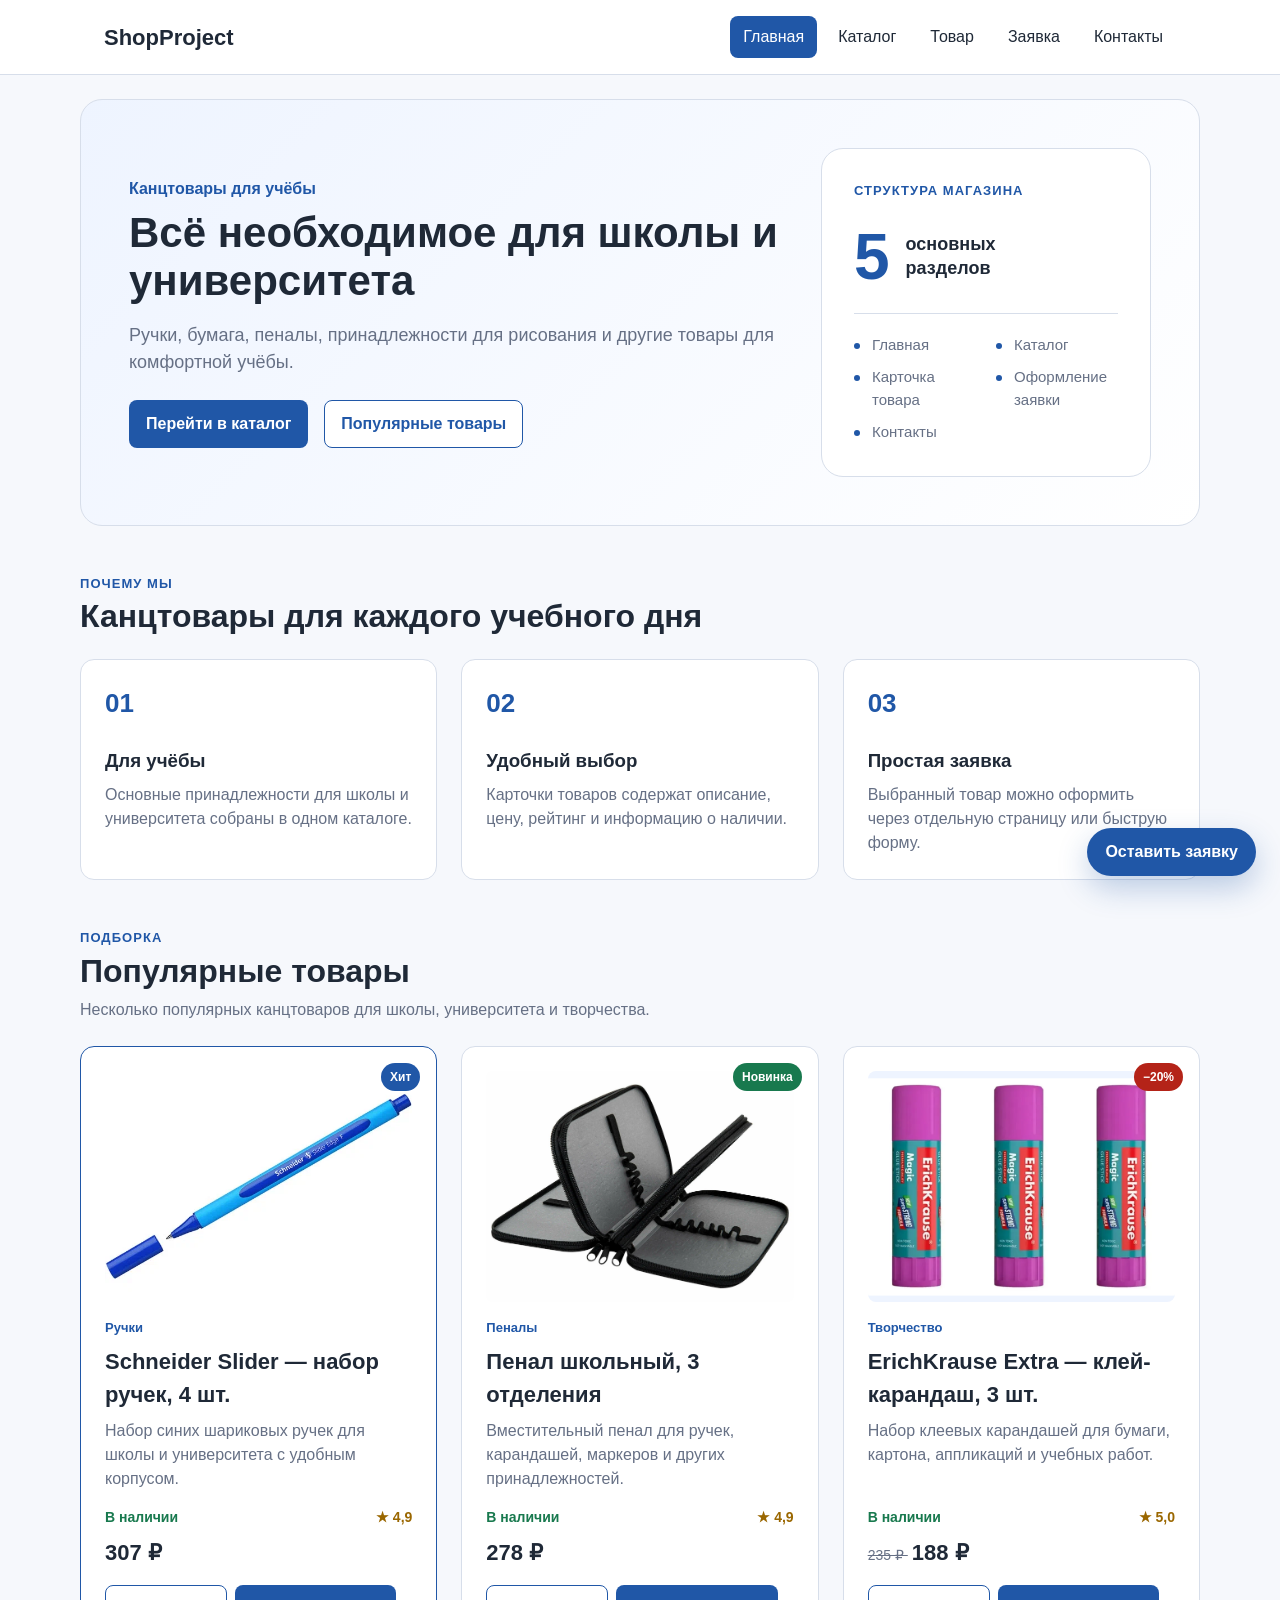
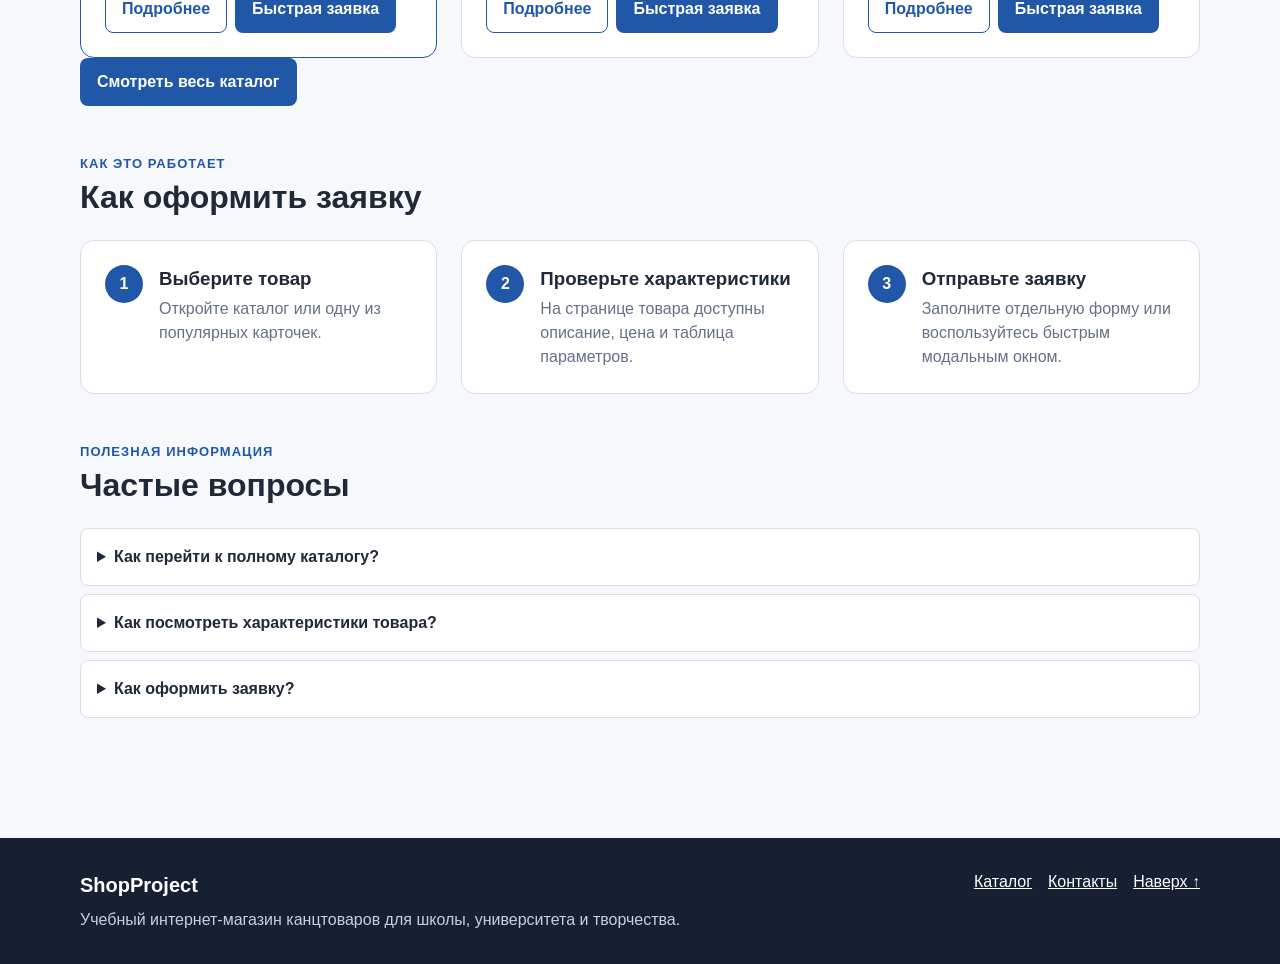
==== commit e8354aa5: "feat: add real stationery products to catalog" ====
--- a/index.html
+++ b/index.html
@@ -1,293 +1,1083 @@
 <!DOCTYPE html>
 <html lang="ru">
+
 <head>
   <meta charset="UTF-8">
-  <meta name="viewport" content="width=device-width, initial-scale=1.0">
-  <meta name="description" content="ShopProject — учебный многостраничный интернет-магазин: каталог, карточки товаров и оформление заявки.">
-  <title>ShopProject — учебный интернет-магазин</title>
-  <link rel="stylesheet" href="css/style.css">
-  <script src="js/main.js" defer></script>
+
+  <meta
+    name="viewport"
+    content="width=device-width, initial-scale=1.0"
+  >
+
+  <meta
+    name="description"
+    content="ShopProject — учебный интернет-магазин канцтоваров для школы и университета."
+  >
+
+  <title>ShopProject — канцтовары для учёбы</title>
+
+  <link
+    rel="stylesheet"
+    href="css/style.css"
+  >
+
+  <script
+    src="js/main.js"
+    defer
+  ></script>
 </head>
+
+
 <body id="top">
-  <a class="skip-link" href="#main-content">Перейти к содержимому</a>
+
+  <a
+    class="skip-link"
+    href="#main-content"
+  >
+    Перейти к содержимому
+  </a>
+
+
+  <!-- ===============================
+       Шапка сайта
+       =============================== -->
 
   <header class="site-header">
+
     <div class="site-header__inner">
-      <a class="site-header__logo" href="index.html">ShopProject</a>
-      <nav class="site-nav" aria-label="Основная навигация">
+
+      <a
+        class="site-header__logo"
+        href="index.html"
+      >
+        ShopProject
+      </a>
+
+
+      <nav
+        class="site-nav"
+        aria-label="Основная навигация"
+      >
+
         <ul class="site-nav__list">
-          <li class="site-nav__item"><a class="site-nav__link site-nav__link--active" href="index.html" aria-current="page">Главная</a></li>
-          <li class="site-nav__item"><a class="site-nav__link" href="catalog.html">Каталог</a></li>
-          <li class="site-nav__item"><a class="site-nav__link" href="product.html">Товар</a></li>
-          <li class="site-nav__item"><a class="site-nav__link" href="order.html">Заявка</a></li>
-          <li class="site-nav__item"><a class="site-nav__link" href="contacts.html">Контакты</a></li>
+
+          <li class="site-nav__item">
+            <a
+              class="site-nav__link site-nav__link--active"
+              href="index.html"
+              aria-current="page"
+            >
+              Главная
+            </a>
+          </li>
+
+          <li class="site-nav__item">
+            <a
+              class="site-nav__link"
+              href="catalog.html"
+            >
+              Каталог
+            </a>
+          </li>
+
+          <li class="site-nav__item">
+            <a
+              class="site-nav__link"
+              href="product.html"
+            >
+              Товар
+            </a>
+          </li>
+
+          <li class="site-nav__item">
+            <a
+              class="site-nav__link"
+              href="order.html"
+            >
+              Заявка
+            </a>
+          </li>
+
+          <li class="site-nav__item">
+            <a
+              class="site-nav__link"
+              href="contacts.html"
+            >
+              Контакты
+            </a>
+          </li>
+
         </ul>
+
       </nav>
+
     </div>
+
   </header>
 
+
+  <!-- ===============================
+       Основное содержимое
+       =============================== -->
+
   <main id="main-content">
+
+
+    <!-- ===============================
+         Hero-блок
+         =============================== -->
+
     <section class="hero">
+
       <div class="hero__content">
-        <p class="hero__eyebrow">Учебный интернет-магазин</p>
-        <h1 class="hero__title">Понятный каталог и быстрый путь от выбора товара до заявки</h1>
+
+        <p class="hero__eyebrow">
+          Канцтовары для учёбы
+        </p>
+
+        <h1 class="hero__title">
+          Всё необходимое для школы и университета
+        </h1>
+
         <p class="hero__text">
-          Проект демонстрирует многостраничную структуру, семантическую HTML-разметку,
-          CSS Grid, Flexbox, БЭМ, формы, модальное окно и базовые состояния интерфейса.
+          Ручки, бумага, пеналы, принадлежности
+          для рисования и другие товары
+          для комфортной учёбы.
         </p>
+
+
         <div class="hero__actions">
-          <a class="button button--primary" href="#popular">Популярные товары</a>
-          <a class="button button--secondary" href="catalog.html">Открыть каталог</a>
+
+          <a
+            class="button button--primary"
+            href="catalog.html"
+          >
+            Перейти в каталог
+          </a>
+
+          <a
+            class="button button--secondary"
+            href="#popular-products"
+          >
+            Популярные товары
+          </a>
+
         </div>
-      </div>
-
-<aside class="hero__panel" aria-label="Структура проекта">
-
-  <p class="hero__panel-label">
-    Структура проекта
+
+      </div>
+
+
+      <!-- Информационная карточка -->
+
+      <aside
+        class="hero__panel"
+        aria-label="Структура магазина"
+      >
+
+        <p class="hero__panel-label">
+          Структура магазина
+        </p>
+
+
+        <div class="hero__panel-stat">
+
+          <span class="hero__panel-number">
+            5
+          </span>
+
+          <span class="hero__panel-caption">
+            основных<br>
+            разделов
+          </span>
+
+        </div>
+
+
+        <ul class="hero__panel-list">
+
+          <li class="hero__panel-item">
+            Главная
+          </li>
+
+          <li class="hero__panel-item">
+            Каталог
+          </li>
+
+          <li class="hero__panel-item">
+            Карточка товара
+          </li>
+
+          <li class="hero__panel-item">
+            Оформление заявки
+          </li>
+
+          <li class="hero__panel-item">
+            Контакты
+          </li>
+
+        </ul>
+
+      </aside>
+
+    </section>
+
+
+    <!-- ===============================
+         Преимущества
+         =============================== -->
+
+    <section class="section">
+
+      <div class="section__heading">
+
+        <p class="section__eyebrow">
+          Почему мы
+        </p>
+
+        <h2 class="section__title">
+          Канцтовары для каждого учебного дня
+        </h2>
+
+      </div>
+
+
+      <div class="benefits-grid">
+
+        <article class="benefit-card">
+
+          <span class="benefit-card__number">
+            01
+          </span>
+
+          <h3 class="benefit-card__title">
+            Для учёбы
+          </h3>
+
+          <p class="benefit-card__text">
+            Основные принадлежности
+            для школы и университета
+            собраны в одном каталоге.
+          </p>
+
+        </article>
+
+
+        <article class="benefit-card">
+
+          <span class="benefit-card__number">
+            02
+          </span>
+
+          <h3 class="benefit-card__title">
+            Удобный выбор
+          </h3>
+
+          <p class="benefit-card__text">
+            Карточки товаров содержат
+            описание, цену, рейтинг
+            и информацию о наличии.
+          </p>
+
+        </article>
+
+
+        <article class="benefit-card">
+
+          <span class="benefit-card__number">
+            03
+          </span>
+
+          <h3 class="benefit-card__title">
+            Простая заявка
+          </h3>
+
+          <p class="benefit-card__text">
+            Выбранный товар можно оформить
+            через отдельную страницу
+            или быструю форму.
+          </p>
+
+        </article>
+
+      </div>
+
+    </section>
+
+
+    <!-- ===============================
+         Популярные товары
+         =============================== -->
+
+    <section
+      class="section"
+      id="popular-products"
+    >
+
+      <div class="section__heading">
+
+        <p class="section__eyebrow">
+          Подборка
+        </p>
+
+        <h2 class="section__title">
+          Популярные товары
+        </h2>
+
+        <p class="section__text">
+          Несколько популярных канцтоваров
+          для школы, университета и творчества.
+        </p>
+
+      </div>
+
+
+      <div class="products-grid">
+
+
+        <!-- ===============================
+             Товар 1
+             =============================== -->
+
+        <article
+          class="product-card product-card--featured"
+        >
+
+          <span
+            class="product-card__badge product-card__badge--hit"
+          >
+            Хит
+          </span>
+
+
+          <img
+            class="product-card__image"
+            src="images/product-1.jpg"
+            alt="Набор синих шариковых ручек Schneider Slider"
+          >
+
+
+          <p class="product-card__category">
+            Ручки
+          </p>
+
+
+          <h3 class="product-card__title">
+            Schneider Slider — набор ручек, 4 шт.
+          </h3>
+
+
+          <p class="product-card__description">
+            Набор синих шариковых ручек
+            для школы и университета
+            с удобным корпусом.
+          </p>
+
+
+          <div class="product-card__meta">
+
+            <span class="product-card__availability">
+              В наличии
+            </span>
+
+            <span class="product-card__rating">
+              ★ 4,9
+            </span>
+
+          </div>
+
+
+          <p class="product-card__price">
+            307 ₽
+          </p>
+
+
+          <div class="product-card__actions">
+
+            <a
+              class="button button--secondary"
+              href="product.html"
+            >
+              Подробнее
+            </a>
+
+            <button
+              class="button button--primary product-card__button"
+              type="button"
+              data-product="Schneider Slider — набор ручек, 4 шт."
+            >
+              Быстрая заявка
+            </button>
+
+          </div>
+
+        </article>
+
+
+        <!-- ===============================
+             Товар 2
+             =============================== -->
+
+        <article
+          class="product-card product-card--new"
+        >
+
+          <span
+            class="product-card__badge product-card__badge--new"
+          >
+            Новинка
+          </span>
+
+
+          <img
+            class="product-card__image"
+            src="images/product-2.jpg"
+            alt="Школьный пенал с тремя отделениями"
+          >
+
+
+          <p class="product-card__category">
+            Пеналы
+          </p>
+
+
+          <h3 class="product-card__title">
+            Пенал школьный, 3 отделения
+          </h3>
+
+
+          <p class="product-card__description">
+            Вместительный пенал
+            для ручек, карандашей,
+            маркеров и других принадлежностей.
+          </p>
+
+
+          <div class="product-card__meta">
+
+            <span class="product-card__availability">
+              В наличии
+            </span>
+
+            <span class="product-card__rating">
+              ★ 4,9
+            </span>
+
+          </div>
+
+
+          <p class="product-card__price">
+            278 ₽
+          </p>
+
+
+          <div class="product-card__actions">
+
+            <a
+              class="button button--secondary"
+              href="product.html"
+            >
+              Подробнее
+            </a>
+
+            <button
+              class="button button--primary product-card__button"
+              type="button"
+              data-product="Пенал школьный, 3 отделения"
+            >
+              Быстрая заявка
+            </button>
+
+          </div>
+
+        </article>
+
+
+        <!-- ===============================
+             Товар 3
+             =============================== -->
+
+        <article
+          class="product-card product-card--discount"
+        >
+
+          <span
+            class="product-card__badge product-card__badge--discount"
+          >
+            −20%
+          </span>
+
+
+          <img
+            class="product-card__image"
+            src="images/product-4.jpg"
+            alt="Набор клея-карандаша ErichKrause Extra"
+          >
+
+
+          <p class="product-card__category">
+            Творчество
+          </p>
+
+
+          <h3 class="product-card__title">
+            ErichKrause Extra — клей-карандаш, 3 шт.
+          </h3>
+
+
+          <p class="product-card__description">
+            Набор клеевых карандашей
+            для бумаги, картона,
+            аппликаций и учебных работ.
+          </p>
+
+
+          <div class="product-card__meta">
+
+            <span class="product-card__availability">
+              В наличии
+            </span>
+
+            <span class="product-card__rating">
+              ★ 5,0
+            </span>
+
+          </div>
+
+
+          <p class="product-card__price">
+
+            <span class="product-card__old-price">
+              235 ₽
+            </span>
+
+            188 ₽
+
+          </p>
+
+
+          <div class="product-card__actions">
+
+            <a
+              class="button button--secondary"
+              href="product.html"
+            >
+              Подробнее
+            </a>
+
+            <button
+              class="button button--primary product-card__button"
+              type="button"
+              data-product="ErichKrause Extra — клей-карандаш, 3 шт."
+            >
+              Быстрая заявка
+            </button>
+
+          </div>
+
+        </article>
+
+      </div>
+
+
+      <div class="hero__actions">
+
+        <a
+          class="button button--primary"
+          href="catalog.html"
+        >
+          Смотреть весь каталог
+        </a>
+
+      </div>
+
+    </section>
+
+
+    <!-- ===============================
+         Как оформить заявку
+         =============================== -->
+
+    <section class="section">
+
+      <div class="section__heading">
+
+        <p class="section__eyebrow">
+          Как это работает
+        </p>
+
+        <h2 class="section__title">
+          Как оформить заявку
+        </h2>
+
+      </div>
+
+
+      <ol class="steps-list">
+
+        <li class="steps-list__item">
+
+          <span class="steps-list__number">
+            1
+          </span>
+
+          <div>
+
+            <h3 class="steps-list__title">
+              Выберите товар
+            </h3>
+
+            <p class="steps-list__text">
+              Откройте каталог
+              или одну из популярных карточек.
+            </p>
+
+          </div>
+
+        </li>
+
+
+        <li class="steps-list__item">
+
+          <span class="steps-list__number">
+            2
+          </span>
+
+          <div>
+
+            <h3 class="steps-list__title">
+              Проверьте характеристики
+            </h3>
+
+            <p class="steps-list__text">
+              На странице товара доступны
+              описание, цена и таблица параметров.
+            </p>
+
+          </div>
+
+        </li>
+
+
+        <li class="steps-list__item">
+
+          <span class="steps-list__number">
+            3
+          </span>
+
+          <div>
+
+            <h3 class="steps-list__title">
+              Отправьте заявку
+            </h3>
+
+            <p class="steps-list__text">
+              Заполните отдельную форму
+              или воспользуйтесь
+              быстрым модальным окном.
+            </p>
+
+          </div>
+
+        </li>
+
+      </ol>
+
+    </section>
+
+
+    <!-- ===============================
+         Частые вопросы
+         =============================== -->
+
+    <section class="section">
+
+      <div class="section__heading">
+
+        <p class="section__eyebrow">
+          Полезная информация
+        </p>
+
+        <h2 class="section__title">
+          Частые вопросы
+        </h2>
+
+      </div>
+
+
+      <div class="faq-list">
+
+        <details class="faq-item">
+
+          <summary class="faq-item__question">
+            Как перейти к полному каталогу?
+          </summary>
+
+          <p class="faq-item__answer">
+            Используйте пункт «Каталог»
+            в верхнем меню
+            или кнопку «Смотреть весь каталог».
+          </p>
+
+        </details>
+
+
+        <details class="faq-item">
+
+          <summary class="faq-item__question">
+            Как посмотреть характеристики товара?
+          </summary>
+
+          <p class="faq-item__answer">
+            Откройте страницу товара
+            с помощью кнопки «Подробнее».
+            Там находится таблица характеристик.
+          </p>
+
+        </details>
+
+
+        <details class="faq-item">
+
+          <summary class="faq-item__question">
+            Как оформить заявку?
+          </summary>
+
+          <p class="faq-item__answer">
+            Можно перейти на страницу «Заявка»
+            или использовать кнопку
+            «Быстрая заявка» в карточке товара.
+          </p>
+
+        </details>
+
+      </div>
+
+    </section>
+
+  </main>
+
+
+  <!-- ===============================
+       Модальное окно быстрой заявки
+       =============================== -->
+
+  <dialog
+    class="order-dialog"
+    id="order-dialog"
+  >
+
+    <div class="order-dialog__header">
+
+      <div>
+
+        <p class="order-dialog__eyebrow">
+          Быстрая заявка
+        </p>
+
+        <h2 class="order-dialog__title">
+          Оформить товар
+        </h2>
+
+      </div>
+
+
+      <button
+        class="order-dialog__close"
+        id="close-order-dialog"
+        type="button"
+        aria-label="Закрыть окно"
+      >
+        ×
+      </button>
+
+    </div>
+
+
+    <form
+      class="order-form"
+      id="order-form"
+      action="#"
+      method="post"
+    >
+
+
+      <p
+        class="order-form__notice"
+        id="selected-product-text"
+      >
+        Выбранный товар будет указан автоматически.
+      </p>
+
+
+      <input
+        id="selected-product"
+        name="product"
+        type="hidden"
+      >
+
+
+      <!-- Имя -->
+
+      <div class="order-form__field">
+
+        <label
+          class="order-form__label"
+          for="order-name"
+        >
+          Имя *
+        </label>
+
+        <input
+          class="order-form__input"
+          id="order-name"
+          name="name"
+          type="text"
+          minlength="2"
+          autocomplete="given-name"
+          required
+        >
+
+      </div>
+
+
+      <!-- E-mail -->
+
+      <div class="order-form__field">
+
+        <label
+          class="order-form__label"
+          for="order-email"
+        >
+          E-mail *
+        </label>
+
+        <input
+          class="order-form__input"
+          id="order-email"
+          name="email"
+          type="email"
+          autocomplete="email"
+          required
+        >
+
+      </div>
+
+
+      <!-- Телефон -->
+
+      <div class="order-form__field">
+
+        <label
+          class="order-form__label"
+          for="order-phone"
+        >
+          Телефон *
+        </label>
+
+        <input
+          class="order-form__input"
+          id="order-phone"
+          name="phone"
+          type="tel"
+          placeholder="+7 (900) 000-00-00"
+          required
+        >
+
+      </div>
+
+
+      <!-- Тема -->
+
+      <div class="order-form__field">
+
+        <label
+          class="order-form__label"
+          for="order-topic"
+        >
+          Тема заявки *
+        </label>
+
+        <select
+          class="order-form__select"
+          id="order-topic"
+          name="topic"
+          required
+        >
+
+          <option value="">
+            Выберите тему
+          </option>
+
+          <option value="order">
+            Заказ товара
+          </option>
+
+          <option value="consultation">
+            Консультация
+          </option>
+
+          <option value="delivery">
+            Вопрос по доставке
+          </option>
+
+        </select>
+
+      </div>
+
+
+      <!-- Комментарий -->
+
+      <div class="order-form__field">
+
+        <label
+          class="order-form__label"
+          for="order-comment"
+        >
+          Комментарий
+        </label>
+
+        <textarea
+          class="order-form__textarea"
+          id="order-comment"
+          name="comment"
+          rows="4"
+          placeholder="Дополнительная информация"
+        ></textarea>
+
+      </div>
+
+
+      <!-- Согласие -->
+
+      <div
+        class="order-form__field order-form__field--checkbox"
+      >
+
+        <label
+          class="order-form__checkbox-label"
+          for="order-agreement"
+        >
+
+          <input
+            id="order-agreement"
+            name="agreement"
+            type="checkbox"
+            required
+          >
+
+          Я согласен на обработку персональных данных *
+
+        </label>
+
+      </div>
+
+
+      <!-- Кнопки -->
+
+      <div class="order-form__actions">
+
+        <button
+          class="button button--primary"
+          type="submit"
+        >
+          Отправить заявку
+        </button>
+
+        <button
+          class="button button--secondary"
+          id="cancel-order-dialog"
+          type="button"
+        >
+          Отмена
+        </button>
+
+      </div>
+
+    </form>
+
+  </dialog>
+
+
+  <!-- Сообщение после успешной заявки -->
+
+  <p
+    class="success-message"
+    id="success-message"
+    role="status"
+    hidden
+  >
+    ✓ Заявка успешно отправлена!
+    Спасибо, мы получили ваши данные.
   </p>
 
-  <div class="hero__panel-stat">
-    <span class="hero__panel-number">
-      5
-    </span>
-
-    <span class="hero__panel-caption">
-      основных<br>
-      страниц
-    </span>
-  </div>
-
-  <ul class="hero__panel-list">
-    <li class="hero__panel-item">
-      Главная
-    </li>
-
-    <li class="hero__panel-item">
-      Каталог
-    </li>
-
-    <li class="hero__panel-item">
-      Карточка товара
-    </li>
-
-    <li class="hero__panel-item">
-      Форма заявки
-    </li>
-
-    <li class="hero__panel-item">
-      Контакты
-    </li>
-  </ul>
-
-</aside>
-    </section>
-
-    <section class="section" id="advantages">
-      <div class="section__heading">
-        <p class="section__eyebrow">Почему проект удобен</p>
-        <h2 class="section__title">Преимущества</h2>
-      </div>
-
-      <div class="benefits-grid">
-        <article class="benefit-card">
-          <span class="benefit-card__number">01</span>
-          <h3 class="benefit-card__title">Единая структура</h3>
-          <p class="benefit-card__text">На всех страницах используются общие навигация, стили и БЭМ-компоненты.</p>
-        </article>
-        <article class="benefit-card">
-          <span class="benefit-card__number">02</span>
-          <h3 class="benefit-card__title">Понятный сценарий</h3>
-          <p class="benefit-card__text">Пользователь переходит от каталога к товару и затем к оформлению заявки.</p>
-        </article>
-        <article class="benefit-card">
-          <span class="benefit-card__number">03</span>
-          <h3 class="benefit-card__title">Доступность</h3>
-          <p class="benefit-card__text">Добавлены подписи полей, видимый фокус, aria-атрибуты и понятные состояния.</p>
-        </article>
-      </div>
-    </section>
-
-    <section class="section" id="popular">
-      <div class="section__heading">
-        <p class="section__eyebrow">Подборка</p>
-        <h2 class="section__title">Популярные товары</h2>
-      </div>
-
-      <div class="products-grid">
-        <article class="product-card product-card--featured">
-          <span class="product-card__badge product-card__badge--hit">Хит</span>
-          <img class="product-card__image" src="images/product-1.svg" alt="Иллюстрация товара 1">
-          <p class="product-card__category">Для учёбы</p>
-          <h3 class="product-card__title">Товар 1</h3>
-          <p class="product-card__description">Базовый учебный товар для демонстрации карточки магазина.</p>
-          <div class="product-card__meta">
-            <span class="product-card__availability">В наличии</span>
-            <span class="product-card__rating" aria-label="Рейтинг 4,8 из 5">★ 4,8</span>
-          </div>
-          <p class="product-card__price">1 000 руб.</p>
-          <div class="product-card__actions">
-            <a class="button button--secondary" href="product.html">Подробнее</a>
-            <button class="button button--primary product-card__button" type="button" data-product="Товар 1">Заказать</button>
-          </div>
-        </article>
-
-        <article class="product-card product-card--new">
-          <span class="product-card__badge product-card__badge--new">Новинка</span>
-          <img class="product-card__image" src="images/product-2.svg" alt="Иллюстрация товара 2">
-          <p class="product-card__category">Новинки</p>
-          <h3 class="product-card__title">Товар 2</h3>
-          <p class="product-card__description">Расширенный вариант товара с дополнительными характеристиками.</p>
-          <div class="product-card__meta">
-            <span class="product-card__availability">В наличии</span>
-            <span class="product-card__rating" aria-label="Рейтинг 4,6 из 5">★ 4,6</span>
-          </div>
-          <p class="product-card__price">1 500 руб.</p>
-          <div class="product-card__actions">
-            <a class="button button--secondary" href="product.html">Подробнее</a>
-            <button class="button button--primary product-card__button" type="button" data-product="Товар 2">Заказать</button>
-          </div>
-        </article>
-
-        <article class="product-card product-card--discount">
-          <span class="product-card__badge product-card__badge--discount">−20%</span>
-          <img class="product-card__image" src="images/product-3.svg" alt="Иллюстрация товара 3">
-          <p class="product-card__category">Спецпредложение</p>
-          <h3 class="product-card__title">Товар 3</h3>
-          <p class="product-card__description">Учебный товар со скидкой и отдельным состоянием карточки.</p>
-          <div class="product-card__meta">
-            <span class="product-card__availability">Осталось мало</span>
-            <span class="product-card__rating" aria-label="Рейтинг 4,9 из 5">★ 4,9</span>
-          </div>
-          <p class="product-card__price"><span class="product-card__old-price">2 500 руб.</span> 2 000 руб.</p>
-          <div class="product-card__actions">
-            <a class="button button--secondary" href="product.html">Подробнее</a>
-            <button class="button button--primary product-card__button" type="button" data-product="Товар 3">Заказать</button>
-          </div>
-        </article>
-      </div>
-    </section>
-
-    <section class="section" id="how-it-works">
-      <div class="section__heading">
-        <p class="section__eyebrow">Как это работает</p>
-        <h2 class="section__title">Как оформить заявку</h2>
-      </div>
-
-      <ol class="steps-list">
-        <li class="steps-list__item">
-          <span class="steps-list__number">1</span>
-          <div><h3 class="steps-list__title">Выберите товар</h3><p class="steps-list__text">Откройте каталог или одну из популярных карточек.</p></div>
-        </li>
-        <li class="steps-list__item">
-          <span class="steps-list__number">2</span>
-          <div><h3 class="steps-list__title">Проверьте характеристики</h3><p class="steps-list__text">На странице товара есть описание, цена и таблица параметров.</p></div>
-        </li>
-        <li class="steps-list__item">
-          <span class="steps-list__number">3</span>
-          <div><h3 class="steps-list__title">Отправьте заявку</h3><p class="steps-list__text">Заполните отдельную форму или используйте модальное окно.</p></div>
-        </li>
-      </ol>
-    </section>
-
-    <section class="section" id="faq">
-      <div class="section__heading">
-        <p class="section__eyebrow">Дополнительный блок</p>
-        <h2 class="section__title">Частые вопросы</h2>
-      </div>
-      <div class="faq-list">
-        <details class="faq-item">
-          <summary class="faq-item__question">Фильтры в каталоге работают?</summary>
-          <p class="faq-item__answer">В рамках КР №1 фильтры представлены как статическая HTML/CSS-разметка.</p>
-        </details>
-        <details class="faq-item">
-          <summary class="faq-item__question">Для чего нужен JavaScript?</summary>
-          <p class="faq-item__answer">Только для минимального открытия, закрытия и проверки модального окна заявки на главной странице.</p>
-        </details>
-        <details class="faq-item">
-          <summary class="faq-item__question">Где используется БЭМ?</summary>
-          <p class="faq-item__answer">В навигации, карточках, формах, хлебных крошках, секциях и других компонентах проекта.</p>
-        </details>
-      </div>
-    </section>
-  </main>
-
-  <dialog class="order-dialog" id="order-dialog" aria-labelledby="order-dialog-title">
-    <div class="order-dialog__header">
+
+  <!-- ===============================
+       Фиксированная кнопка
+       =============================== -->
+
+  <a
+    class="floating-action"
+    href="order.html"
+    aria-label="Перейти к оформлению заявки"
+  >
+    Оставить заявку
+  </a>
+
+
+  <!-- ===============================
+       Подвал
+       =============================== -->
+
+  <footer class="site-footer">
+
+    <div class="site-footer__inner">
+
       <div>
-        <p class="order-dialog__eyebrow">Быстрая заявка</p>
-        <h2 class="order-dialog__title" id="order-dialog-title">Оформление заявки</h2>
-      </div>
-      <button class="order-dialog__close" type="button" id="close-order-dialog" aria-label="Закрыть модальное окно">×</button>
+
+        <strong class="site-footer__logo">
+          ShopProject
+        </strong>
+
+        <p class="site-footer__text">
+          Учебный интернет-магазин канцтоваров
+          для школы, университета и творчества.
+        </p>
+
+      </div>
+
+
+      <nav
+        class="site-footer__nav"
+        aria-label="Дополнительная навигация"
+      >
+
+        <a
+          class="site-footer__link"
+          href="catalog.html"
+        >
+          Каталог
+        </a>
+
+        <a
+          class="site-footer__link"
+          href="contacts.html"
+        >
+          Контакты
+        </a>
+
+        <a
+          class="site-footer__link"
+          href="#top"
+        >
+          Наверх ↑
+        </a>
+
+      </nav>
+
     </div>
 
-    <form class="order-form" id="order-form" action="#" method="post" novalidate>
-      <input id="selected-product" name="selected-product" type="hidden">
-      <p class="order-form__notice" id="selected-product-text">Выбранный товар будет указан автоматически.</p>
-
-      <div class="order-form__field">
-        <label class="order-form__label" for="order-name">Имя</label>
-        <input class="order-form__input" id="order-name" name="name" type="text" minlength="2" autocomplete="given-name" required>
-      </div>
-
-      <div class="order-form__field">
-        <label class="order-form__label" for="order-email">E-mail</label>
-        <input class="order-form__input" id="order-email" name="email" type="email" autocomplete="email" required>
-      </div>
-
-      <div class="order-form__field">
-        <label class="order-form__label" for="order-phone">Телефон</label>
-        <input class="order-form__input" id="order-phone" name="phone" type="tel" inputmode="tel"
-               placeholder="+7 (900) 000-00-00" pattern="^\+7 \(\d{3}\) \d{3}-\d{2}-\d{2}$"
-               aria-describedby="order-phone-hint" required>
-        <small class="order-form__hint" id="order-phone-hint">Формат: +7 (900) 000-00-00</small>
-      </div>
-
-      <div class="order-form__field">
-        <label class="order-form__label" for="order-topic">Тема заявки</label>
-        <select class="order-form__select" id="order-topic" name="topic" required>
-          <option value="">Выберите тему</option>
-          <option value="product">Заказ товара</option>
-          <option value="consultation">Консультация</option>
-          <option value="delivery">Доставка</option>
-        </select>
-      </div>
-
-      <div class="order-form__field">
-        <label class="order-form__label" for="order-comment">Комментарий</label>
-        <textarea class="order-form__textarea" id="order-comment" name="comment" rows="4"></textarea>
-      </div>
-
-      <div class="order-form__field order-form__field--checkbox">
-        <label class="order-form__checkbox-label" for="order-agreement">
-          <input class="order-form__checkbox" id="order-agreement" name="agreement" type="checkbox" required>
-          Я согласен на обработку данных
-        </label>
-      </div>
-
-      <div class="order-form__actions">
-        <button class="button button--secondary" type="button" id="cancel-order-dialog">Отмена</button>
-        <button class="button button--primary" type="submit">Отправить заявку</button>
-      </div>
-    </form>
-  </dialog>
-
-  <p class="success-message" id="success-message" role="status" hidden>Заявка успешно заполнена. Спасибо!</p>
-
-  <a class="floating-action" href="order.html" aria-label="Перейти к оформлению заявки">Оставить заявку</a>
-
-  <footer class="site-footer" id="contacts">
-    <div class="site-footer__inner">
-      <div>
-        <strong class="site-footer__logo">ShopProject</strong>
-        <p class="site-footer__text">Учебный проект по дисциплине «Фронтенд и бэкенд разработка».</p>
-      </div>
-      <nav class="site-footer__nav" aria-label="Дополнительная навигация">
-        <a class="site-footer__link" href="catalog.html">Каталог</a>
-        <a class="site-footer__link" href="contacts.html">Контакты</a>
-        <a class="site-footer__link" href="#top">Наверх ↑</a>
-      </nav>
-    </div>
   </footer>
+
 </body>
-</html>
+
+</html>
--- a/css/style.css
+++ b/css/style.css
@@ -1354,6 +1354,26 @@
    20. Контакты
    =============================== */
 
+.contacts-grid {
+  display: grid;
+
+  grid-template-columns: repeat(3, 1fr);
+
+  gap: var(--space-lg);
+
+  margin-bottom: var(--space-xl);
+}
+
+.contact-card {
+  padding: var(--space-lg);
+
+  background-color: var(--color-white);
+
+  border: 1px solid var(--color-border);
+
+  border-radius: var(--radius-md);
+}
+
 .contact-card__label {
   display: block;
 
@@ -1381,33 +1401,6 @@
 }
 
 .contact-card__text {
-  margin: 0;
-
-  color: var(--color-muted);
-}
-
-.contact-action {
-  display: flex;
-
-  align-items: center;
-  justify-content: space-between;
-
-  gap: var(--space-xl);
-
-  padding: var(--space-xl);
-
-  background-color: var(--color-surface-soft);
-
-  border: 1px solid var(--color-border);
-
-  border-radius: var(--radius-lg);
-}
-
-.contact-action__title {
-  margin: 0 0 var(--space-xs);
-}
-
-.contact-action__text {
   margin: 0;
 
   color: var(--color-muted);
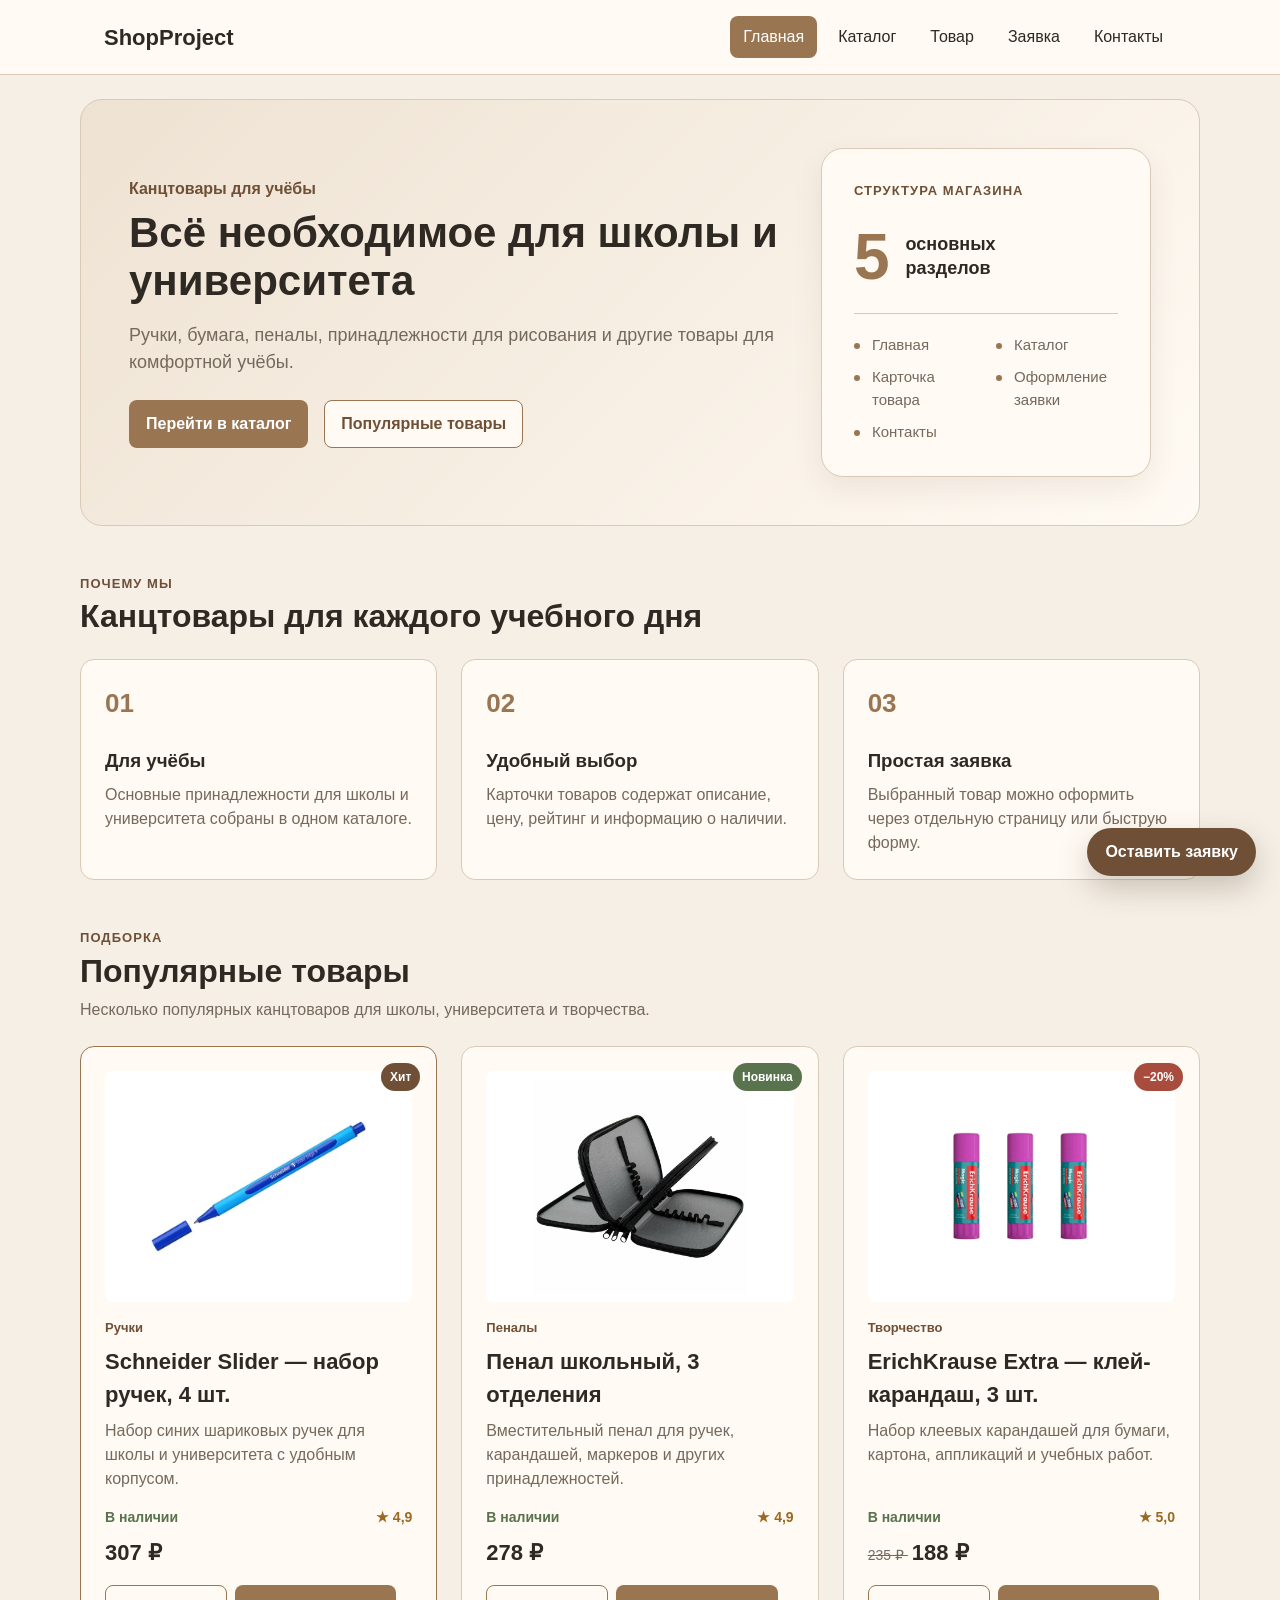
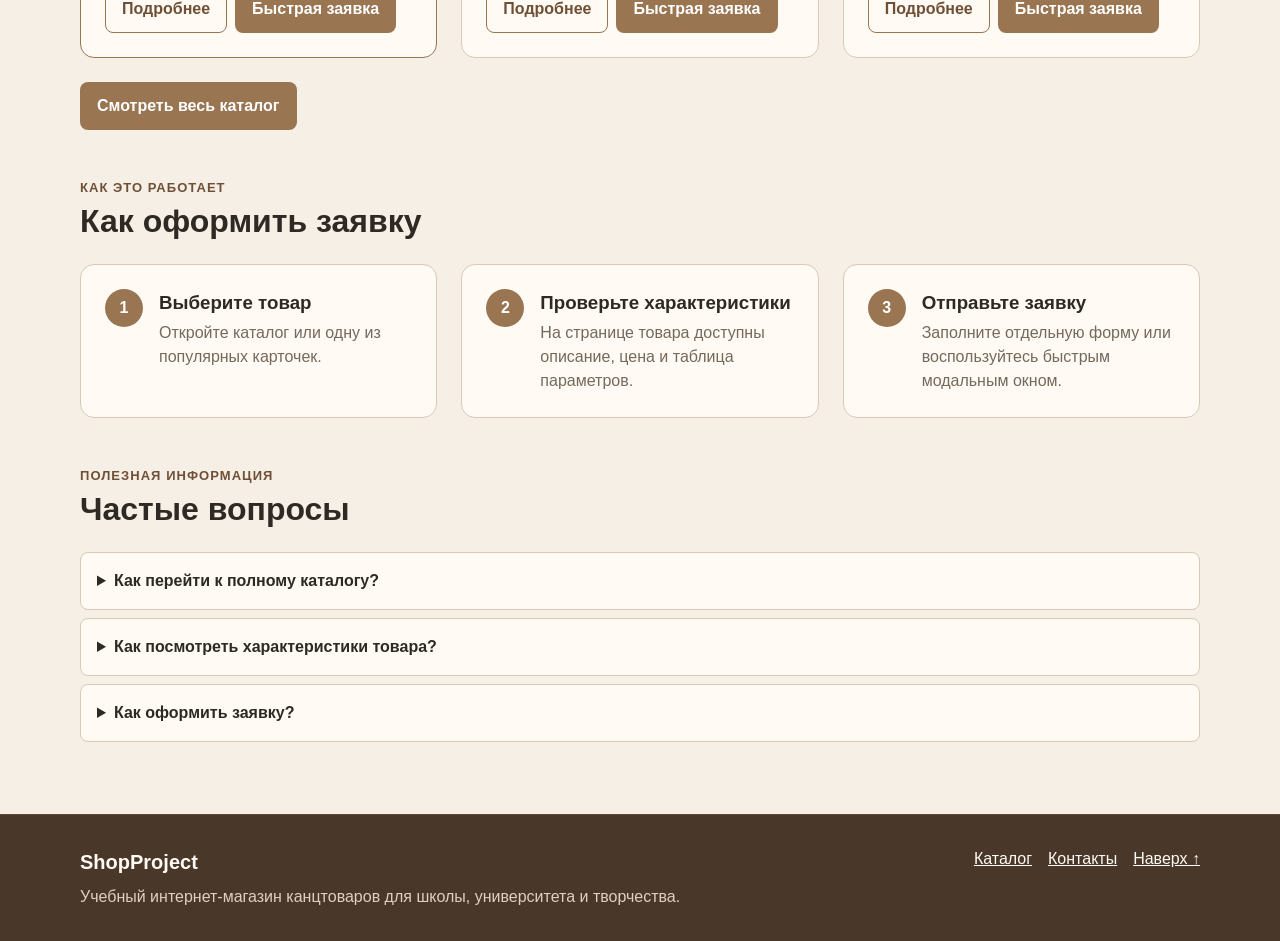
==== commit 46d9eaa2: "refactor: remove unnecessary CSS comments" ====
--- a/index.html
+++ b/index.html
@@ -38,9 +38,7 @@
   </a>
 
 
-  <!-- ===============================
-       Шапка сайта
-       =============================== -->
+
 
   <header class="site-header">
 
@@ -116,16 +114,10 @@
   </header>
 
 
-  <!-- ===============================
-       Основное содержимое
-       =============================== -->
+
 
   <main id="main-content">
 
-
-    <!-- ===============================
-         Hero-блок
-         =============================== -->
 
     <section class="hero">
 
@@ -167,7 +159,6 @@
       </div>
 
 
-      <!-- Информационная карточка -->
 
       <aside
         class="hero__panel"
@@ -222,9 +213,6 @@
     </section>
 
 
-    <!-- ===============================
-         Преимущества
-         =============================== -->
 
     <section class="section">
 
@@ -304,9 +292,6 @@
     </section>
 
 
-    <!-- ===============================
-         Популярные товары
-         =============================== -->
 
     <section
       class="section"
@@ -334,9 +319,6 @@
       <div class="products-grid">
 
 
-        <!-- ===============================
-             Товар 1
-             =============================== -->
 
         <article
           class="product-card product-card--featured"
@@ -413,9 +395,7 @@
         </article>
 
 
-        <!-- ===============================
-             Товар 2
-             =============================== -->
+
 
         <article
           class="product-card product-card--new"
@@ -492,9 +472,7 @@
         </article>
 
 
-        <!-- ===============================
-             Товар 3
-             =============================== -->
+
 
         <article
           class="product-card product-card--discount"
@@ -593,9 +571,7 @@
     </section>
 
 
-    <!-- ===============================
-         Как оформить заявку
-         =============================== -->
+
 
     <section class="section">
 
@@ -685,9 +661,7 @@
     </section>
 
 
-    <!-- ===============================
-         Частые вопросы
-         =============================== -->
+
 
     <section class="section">
 
@@ -757,9 +731,6 @@
   </main>
 
 
-  <!-- ===============================
-       Модальное окно быстрой заявки
-       =============================== -->
 
   <dialog
     class="order-dialog"
@@ -816,7 +787,6 @@
       >
 
 
-      <!-- Имя -->
 
       <div class="order-form__field">
 
@@ -840,7 +810,7 @@
       </div>
 
 
-      <!-- E-mail -->
+
 
       <div class="order-form__field">
 
@@ -863,7 +833,6 @@
       </div>
 
 
-      <!-- Телефон -->
 
       <div class="order-form__field">
 
@@ -886,7 +855,6 @@
       </div>
 
 
-      <!-- Тема -->
 
       <div class="order-form__field">
 
@@ -947,7 +915,6 @@
       </div>
 
 
-      <!-- Согласие -->
 
       <div
         class="order-form__field order-form__field--checkbox"
@@ -972,7 +939,6 @@
       </div>
 
 
-      <!-- Кнопки -->
 
       <div class="order-form__actions">
 
@@ -998,7 +964,6 @@
   </dialog>
 
 
-  <!-- Сообщение после успешной заявки -->
 
   <p
     class="success-message"
@@ -1011,9 +976,6 @@
   </p>
 
 
-  <!-- ===============================
-       Фиксированная кнопка
-       =============================== -->
 
   <a
     class="floating-action"
@@ -1024,10 +986,6 @@
   </a>
 
 
-  <!-- ===============================
-       Подвал
-       =============================== -->
-
   <footer class="site-footer">
 
     <div class="site-footer__inner">
--- a/css/style.css
+++ b/css/style.css
@@ -3,27 +3,27 @@
    =============================== */
 
 :root {
-  --color-bg: #f6f8fc;
-  --color-surface: #ffffff;
-  --color-surface-soft: #eef4ff;
-  --color-surface-strong: #e4ecf8;
-
-  --color-text: #1f2937;
-  --color-muted: #667085;
-
-  --color-primary: #2057a7;
-  --color-primary-dark: #173f7d;
-  --color-primary-soft: #dce9ff;
-
-  --color-border: #d7deea;
-
-  --color-success: #18794e;
-  --color-success-bg: #eaf8f1;
-
-  --color-warning: #9a6700;
-
-  --color-danger: #b42318;
-  --color-danger-bg: #fff0ee;
+  --color-bg: #f5efe6;
+  --color-surface: #fffaf3;
+  --color-surface-soft: #eee2d2;
+  --color-surface-strong: #e4d4c0;
+
+  --color-text: #2f2923;
+  --color-muted: #75695d;
+
+  --color-primary: #9a7552;
+  --color-primary-dark: #6f5036;
+  --color-primary-soft: #eadbc8;
+
+  --color-border: #d9c9b6;
+
+  --color-success: #58734d;
+  --color-success-bg: #edf3e9;
+
+  --color-warning: #9a6a20;
+
+  --color-danger: #a84c3d;
+  --color-danger-bg: #f9e9e5;
 
   --color-white: #ffffff;
 
@@ -51,10 +51,16 @@
 }
 
 html {
+  min-height: 100%;
   scroll-behavior: smooth;
 }
 
 body {
+  display: flex;
+  flex-direction: column;
+
+  min-height: 100vh;
+
   margin: 0;
 
   font-family: Arial, sans-serif;
@@ -64,20 +70,24 @@
   background-color: var(--color-bg);
 }
 
+main {
+  flex: 1 0 auto;
+
+  width: 100%;
+
+  padding: var(--space-lg);
+}
+
 img {
   max-width: 100%;
 }
 
-main {
-  padding: var(--space-lg);
-}
-
 a {
+  color: var(--color-primary-dark);
+}
+
+a:hover {
   color: var(--color-primary);
-}
-
-a:hover {
-  color: var(--color-primary-dark);
 }
 
 a:focus-visible,
@@ -90,6 +100,11 @@
   outline-offset: 3px;
 }
 
+
+/* ===============================
+   3. Ссылка пропуска навигации
+   =============================== */
+
 .skip-link {
   position: fixed;
 
@@ -116,7 +131,7 @@
 
 
 /* ===============================
-   3. Шапка сайта
+   4. Шапка сайта
    =============================== */
 
 .site-header {
@@ -126,7 +141,9 @@
 
   z-index: 100;
 
-  background-color: rgba(255, 255, 255, 0.96);
+  flex-shrink: 0;
+
+  background-color: rgba(255, 250, 243, 0.97);
 
   border-bottom: 1px solid var(--color-border);
 }
@@ -155,9 +172,13 @@
   text-decoration: none;
 }
 
-
-/* ===============================
-   4. Навигация
+.site-header__logo:hover {
+  color: var(--color-primary-dark);
+}
+
+
+/* ===============================
+   5. Навигация
    =============================== */
 
 .site-nav__list {
@@ -191,7 +212,7 @@
 }
 
 .site-nav__link:hover {
-  color: var(--color-primary);
+  color: var(--color-primary-dark);
 
   background-color: var(--color-primary-soft);
 }
@@ -202,9 +223,15 @@
   background-color: var(--color-primary);
 }
 
-
-/* ===============================
-   5. Общие секции
+.site-nav__link--active:hover {
+  color: var(--color-white);
+
+  background-color: var(--color-primary-dark);
+}
+
+
+/* ===============================
+   6. Общие секции
    =============================== */
 
 .section {
@@ -224,7 +251,7 @@
 .section__eyebrow {
   margin: 0 0 var(--space-xs);
 
-  color: var(--color-primary);
+  color: var(--color-primary-dark);
 
   font-size: 13px;
   font-weight: 800;
@@ -236,6 +263,8 @@
 
 .section__title {
   margin: 0;
+
+  color: var(--color-text);
 
   font-size: 32px;
   line-height: 1.2;
@@ -251,7 +280,7 @@
 
 
 /* ===============================
-   6. Hero-блок
+   7. Hero-блок
    =============================== */
 
 .hero {
@@ -288,7 +317,7 @@
 .hero__eyebrow {
   margin: 0 0 var(--space-sm);
 
-  color: var(--color-primary);
+  color: var(--color-primary-dark);
 
   font-weight: 800;
 }
@@ -296,6 +325,8 @@
 .hero__title {
   margin: 0 0 var(--space-md);
 
+  color: var(--color-text);
+
   font-size: 42px;
   line-height: 1.15;
 }
@@ -316,29 +347,36 @@
   flex-wrap: wrap;
 
   gap: var(--space-md);
-}
-
-
-/* ===============================
-   7. Информационная карточка Hero
+
+  margin-top: var(--space-lg);
+}
+
+
+/* ===============================
+   8. Информационная карточка Hero
    =============================== */
 
 .hero__panel {
   align-self: center;
 
+  width: 100%;
+
   padding: 32px;
 
-  background-color: var(--color-white);
+  background-color: var(--color-surface);
 
   border: 1px solid var(--color-border);
 
   border-radius: var(--radius-lg);
+
+  box-shadow:
+    0 12px 30px rgba(75, 55, 35, 0.08);
 }
 
 .hero__panel-label {
   margin: 0 0 24px;
 
-  color: var(--color-primary);
+  color: var(--color-primary-dark);
 
   font-size: 13px;
   font-weight: 800;
@@ -353,9 +391,9 @@
 
   align-items: center;
 
-  gap: 16px;
-
-  margin-bottom: 24px;
+  gap: var(--space-md);
+
+  margin-bottom: var(--space-lg);
 }
 
 .hero__panel-number {
@@ -417,8 +455,9 @@
   border-radius: 50%;
 }
 
-/* ===============================
-   8. Кнопки
+
+/* ===============================
+   9. Кнопки
    =============================== */
 
 .button {
@@ -433,6 +472,7 @@
   font: inherit;
   font-weight: 700;
 
+  text-align: center;
   text-decoration: none;
 
   cursor: pointer;
@@ -451,9 +491,9 @@
 }
 
 .button--secondary {
-  color: var(--color-primary);
-
-  background-color: var(--color-white);
+  color: var(--color-primary-dark);
+
+  background-color: var(--color-surface);
 
   border-color: var(--color-primary);
 }
@@ -473,7 +513,7 @@
 
 
 /* ===============================
-   9. Преимущества
+   10. Преимущества
    =============================== */
 
 .benefits-grid {
@@ -517,7 +557,7 @@
 
 
 /* ===============================
-   10. Карточки товаров
+   11. Карточки товаров
    =============================== */
 
 .products-grid {
@@ -532,7 +572,6 @@
   position: relative;
 
   display: flex;
-
   flex-direction: column;
 
   gap: var(--space-sm);
@@ -546,10 +585,20 @@
   border: 1px solid var(--color-border);
 
   border-radius: var(--radius-md);
+
+  transition:
+    border-color 0.2s ease,
+    box-shadow 0.2s ease,
+    transform 0.2s ease;
 }
 
 .product-card:hover {
   border-color: var(--color-primary);
+
+  box-shadow:
+    0 10px 24px rgba(75, 55, 35, 0.09);
+
+  transform: translateY(-2px);
 }
 
 .product-card--featured {
@@ -579,7 +628,7 @@
 }
 
 .product-card__badge--hit {
-  background-color: var(--color-primary);
+  background-color: var(--color-primary-dark);
 }
 
 .product-card__badge--new {
@@ -603,11 +652,13 @@
 
   aspect-ratio: 4 / 3;
 
-  object-fit: cover;
+  object-fit: contain;
 
   margin-bottom: var(--space-sm);
 
-  background-color: var(--color-surface-soft);
+  padding: var(--space-sm);
+
+  background-color: var(--color-white);
 
   border-radius: var(--radius-sm);
 }
@@ -615,7 +666,7 @@
 .product-card__category {
   margin: 0;
 
-  color: var(--color-primary);
+  color: var(--color-primary-dark);
 
   font-size: 13px;
   font-weight: 800;
@@ -623,6 +674,8 @@
 
 .product-card__title {
   margin: 0;
+
+  color: var(--color-text);
 
   font-size: 22px;
 }
@@ -666,6 +719,8 @@
 .product-card__price {
   margin: 0;
 
+  color: var(--color-text);
+
   font-size: 22px;
   font-weight: 800;
 }
@@ -697,7 +752,7 @@
 
 
 /* ===============================
-   11. Блок этапов оформления
+   12. Этапы оформления заявки
    =============================== */
 
 .steps-list {
@@ -757,7 +812,7 @@
 
 
 /* ===============================
-   12. Хлебные крошки
+   13. Хлебные крошки
    =============================== */
 
 .breadcrumbs {
@@ -771,7 +826,7 @@
 }
 
 .breadcrumbs__link {
-  color: var(--color-primary);
+  color: var(--color-primary-dark);
 }
 
 .breadcrumbs__link + .breadcrumbs__link::before,
@@ -783,7 +838,7 @@
 
 
 /* ===============================
-   13. Каталог
+   14. Каталог
    =============================== */
 
 .catalog-layout {
@@ -821,7 +876,7 @@
 
 
 /* ===============================
-   14. Фильтры каталога
+   15. Фильтры каталога
    =============================== */
 
 .catalog-filters {
@@ -863,6 +918,8 @@
 .filters-form__legend {
   padding: 0 var(--space-xs);
 
+  color: var(--color-text);
+
   font-weight: 800;
 }
 
@@ -879,6 +936,9 @@
 
   padding: 10px 12px;
 
+  color: var(--color-text);
+  background-color: var(--color-white);
+
   border: 1px solid var(--color-border);
 
   border-radius: var(--radius-sm);
@@ -898,7 +958,7 @@
 
 
 /* ===============================
-   15. Страница товара
+   16. Страница товара
    =============================== */
 
 .product-details {
@@ -916,6 +976,13 @@
 .product-details__visual {
   position: relative;
 
+  display: flex;
+
+  align-items: center;
+  justify-content: center;
+
+  min-height: 420px;
+
   padding: var(--space-lg);
 
   background-color: var(--color-surface);
@@ -937,7 +1004,7 @@
 
   color: var(--color-white);
 
-  background-color: var(--color-primary);
+  background-color: var(--color-primary-dark);
 
   border-radius: 999px;
 
@@ -948,6 +1015,9 @@
   display: block;
 
   width: 100%;
+  max-height: 420px;
+
+  object-fit: contain;
 
   border-radius: var(--radius-md);
 }
@@ -959,7 +1029,7 @@
 .product-details__category {
   margin: 0 0 var(--space-sm);
 
-  color: var(--color-primary);
+  color: var(--color-primary-dark);
 
   font-weight: 800;
 }
@@ -967,6 +1037,8 @@
 .product-details__title {
   margin: 0 0 var(--space-md);
 
+  color: var(--color-text);
+
   font-size: 40px;
 }
 
@@ -1007,6 +1079,8 @@
 .product-details__price {
   margin: 0 0 var(--space-lg);
 
+  color: var(--color-text);
+
   font-size: 30px;
   font-weight: 800;
 }
@@ -1038,7 +1112,7 @@
 
 
 /* ===============================
-   16. Таблица характеристик
+   17. Таблица характеристик
    =============================== */
 
 .table-wrapper {
@@ -1059,6 +1133,8 @@
 
 .product-table__caption {
   padding: var(--space-md);
+
+  color: var(--color-text);
 
   font-weight: 800;
 
@@ -1075,12 +1151,12 @@
 }
 
 .product-table__head {
-  background-color: var(--color-surface-soft);
-}
-
-
-/* ===============================
-   17. Форма заявки
+  background-color: var(--color-primary-soft);
+}
+
+
+/* ===============================
+   18. Формы
    =============================== */
 
 .order-form__notice {
@@ -1103,6 +1179,8 @@
   display: block;
 
   margin-bottom: var(--space-xs);
+
+  color: var(--color-text);
 
   font-weight: 800;
 }
@@ -1169,7 +1247,7 @@
 
 
 /* ===============================
-   18. Модальное окно
+   19. Модальное окно
    =============================== */
 
 .order-dialog {
@@ -1181,13 +1259,17 @@
 
   padding: var(--space-xl);
 
+  color: var(--color-text);
+
+  background-color: var(--color-surface);
+
   border: none;
 
   border-radius: var(--radius-lg);
 }
 
 .order-dialog::backdrop {
-  background-color: rgba(15, 23, 42, 0.64);
+  background-color: rgba(47, 41, 35, 0.68);
 }
 
 .order-dialog__header {
@@ -1203,7 +1285,7 @@
 .order-dialog__eyebrow {
   margin: 0 0 var(--space-xs);
 
-  color: var(--color-primary);
+  color: var(--color-primary-dark);
 
   font-size: 13px;
   font-weight: 800;
@@ -1221,7 +1303,7 @@
 
   color: var(--color-text);
 
-  background-color: var(--color-surface);
+  background-color: var(--color-surface-soft);
 
   border: 1px solid var(--color-border);
 
@@ -1244,11 +1326,13 @@
   background-color: var(--color-success-bg);
 
   border-left: 4px solid var(--color-success);
-}
-
-
-/* ===============================
-   19. Страница оформления заявки
+
+  border-radius: var(--radius-sm);
+}
+
+
+/* ===============================
+   20. Страница заявки
    =============================== */
 
 .order-layout {
@@ -1290,7 +1374,7 @@
 .order-summary__eyebrow {
   margin: 0 0 var(--space-xs);
 
-  color: #cfe0ff;
+  color: #eadbc8;
 
   font-size: 13px;
   font-weight: 800;
@@ -1328,7 +1412,7 @@
 
   color: var(--color-primary-dark);
 
-  background-color: var(--color-white);
+  background-color: var(--color-surface);
 
   border-radius: 50%;
 
@@ -1340,7 +1424,7 @@
 
   color: var(--color-text);
 
-  background-color: var(--color-white);
+  background-color: var(--color-surface);
 
   border-radius: var(--radius-sm);
 }
@@ -1351,7 +1435,7 @@
 
 
 /* ===============================
-   20. Контакты
+   21. Контакты
    =============================== */
 
 .contacts-grid {
@@ -1361,13 +1445,15 @@
 
   gap: var(--space-lg);
 
-  margin-bottom: var(--space-xl);
+  max-width: var(--container-width);
+
+  margin: 0 auto var(--space-xl);
 }
 
 .contact-card {
   padding: var(--space-lg);
 
-  background-color: var(--color-white);
+  background-color: var(--color-surface);
 
   border: 1px solid var(--color-border);
 
@@ -1379,7 +1465,7 @@
 
   margin-bottom: var(--space-sm);
 
-  color: var(--color-primary);
+  color: var(--color-primary-dark);
 
   font-size: 13px;
   font-weight: 800;
@@ -1400,15 +1486,46 @@
   text-decoration: none;
 }
 
+.contact-card__value:hover {
+  color: var(--color-primary);
+}
+
 .contact-card__text {
   margin: 0;
 
   color: var(--color-muted);
 }
 
-
-/* ===============================
-   21. FAQ
+.contact-action {
+  display: flex;
+
+  align-items: center;
+  justify-content: space-between;
+
+  gap: var(--space-xl);
+
+  padding: var(--space-xl);
+
+  background-color: var(--color-primary-soft);
+
+  border: 1px solid var(--color-border);
+
+  border-radius: var(--radius-lg);
+}
+
+.contact-action__title {
+  margin: 0 0 var(--space-xs);
+}
+
+.contact-action__text {
+  margin: 0;
+
+  color: var(--color-muted);
+}
+
+
+/* ===============================
+   22. FAQ
    =============================== */
 
 .faq-list {
@@ -1427,6 +1544,8 @@
 
 .faq-item__question {
   padding: var(--space-md);
+
+  color: var(--color-text);
 
   font-weight: 800;
 
@@ -1446,7 +1565,7 @@
 
 
 /* ===============================
-   22. Дополнительные блоки товара
+   23. Дополнительные блоки товара
    =============================== */
 
 .feature-strip {
@@ -1481,7 +1600,7 @@
 
 
 /* ===============================
-   23. Фиксированная кнопка заявки
+   24. Фиксированная кнопка
    =============================== */
 
 .floating-action {
@@ -1496,7 +1615,7 @@
 
   color: var(--color-white);
 
-  background-color: var(--color-primary);
+  background-color: var(--color-primary-dark);
 
   border-radius: 999px;
 
@@ -1505,30 +1624,36 @@
   text-decoration: none;
 
   box-shadow:
-    0 12px 30px rgba(32, 87, 167, 0.28);
+    0 12px 30px rgba(75, 55, 35, 0.25);
 }
 
 .floating-action:hover {
   color: var(--color-white);
 
-  background-color: var(--color-primary-dark);
-}
-
-
-/* ===============================
-   24. Подвал
+  background-color: var(--color-primary);
+}
+
+
+/* ===============================
+   25. Подвал сайта
    =============================== */
 
 .site-footer {
-  margin-top: var(--space-2xl);
+  flex-shrink: 0;
+
+  width: 100%;
+
+  margin-top: auto;
 
   padding:
     var(--space-xl)
     var(--space-lg);
 
-  color: var(--color-white);
-
-  background-color: #172033;
+  color: #f8f1e8;
+
+  background-color: #49372a;
+
+  border-top: 1px solid #5f4938;
 }
 
 .site-footer__inner {
@@ -1545,6 +1670,8 @@
 }
 
 .site-footer__logo {
+  color: #fffaf3;
+
   font-size: 20px;
 }
 
@@ -1553,7 +1680,7 @@
 
   margin: var(--space-sm) 0 0;
 
-  color: #c7d0df;
+  color: #dfd0bf;
 }
 
 .site-footer__nav {
@@ -1565,9 +1692,9 @@
 }
 
 .site-footer__link {
-  color: var(--color-white);
+  color: #fffaf3;
 }
 
 .site-footer__link:hover {
-  color: #cfe0ff;
+  color: #d9c1a6;
 }
